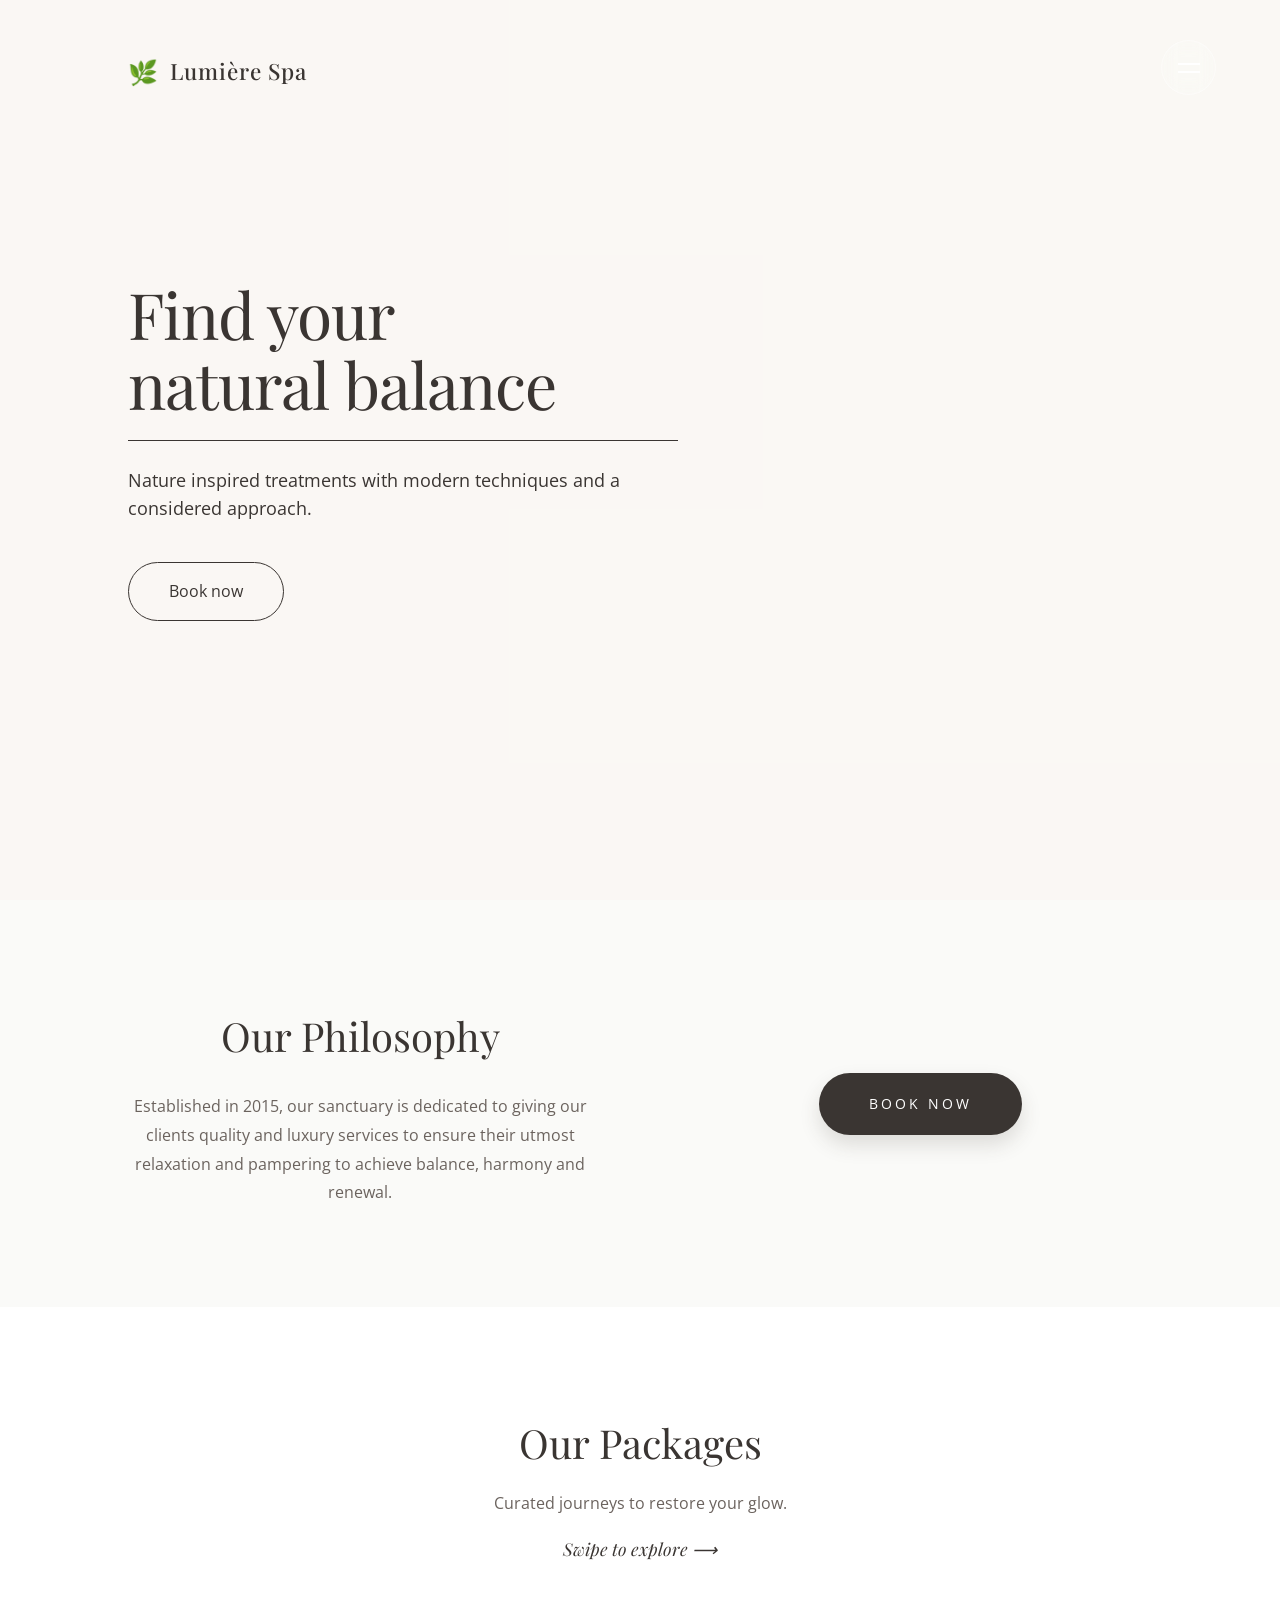
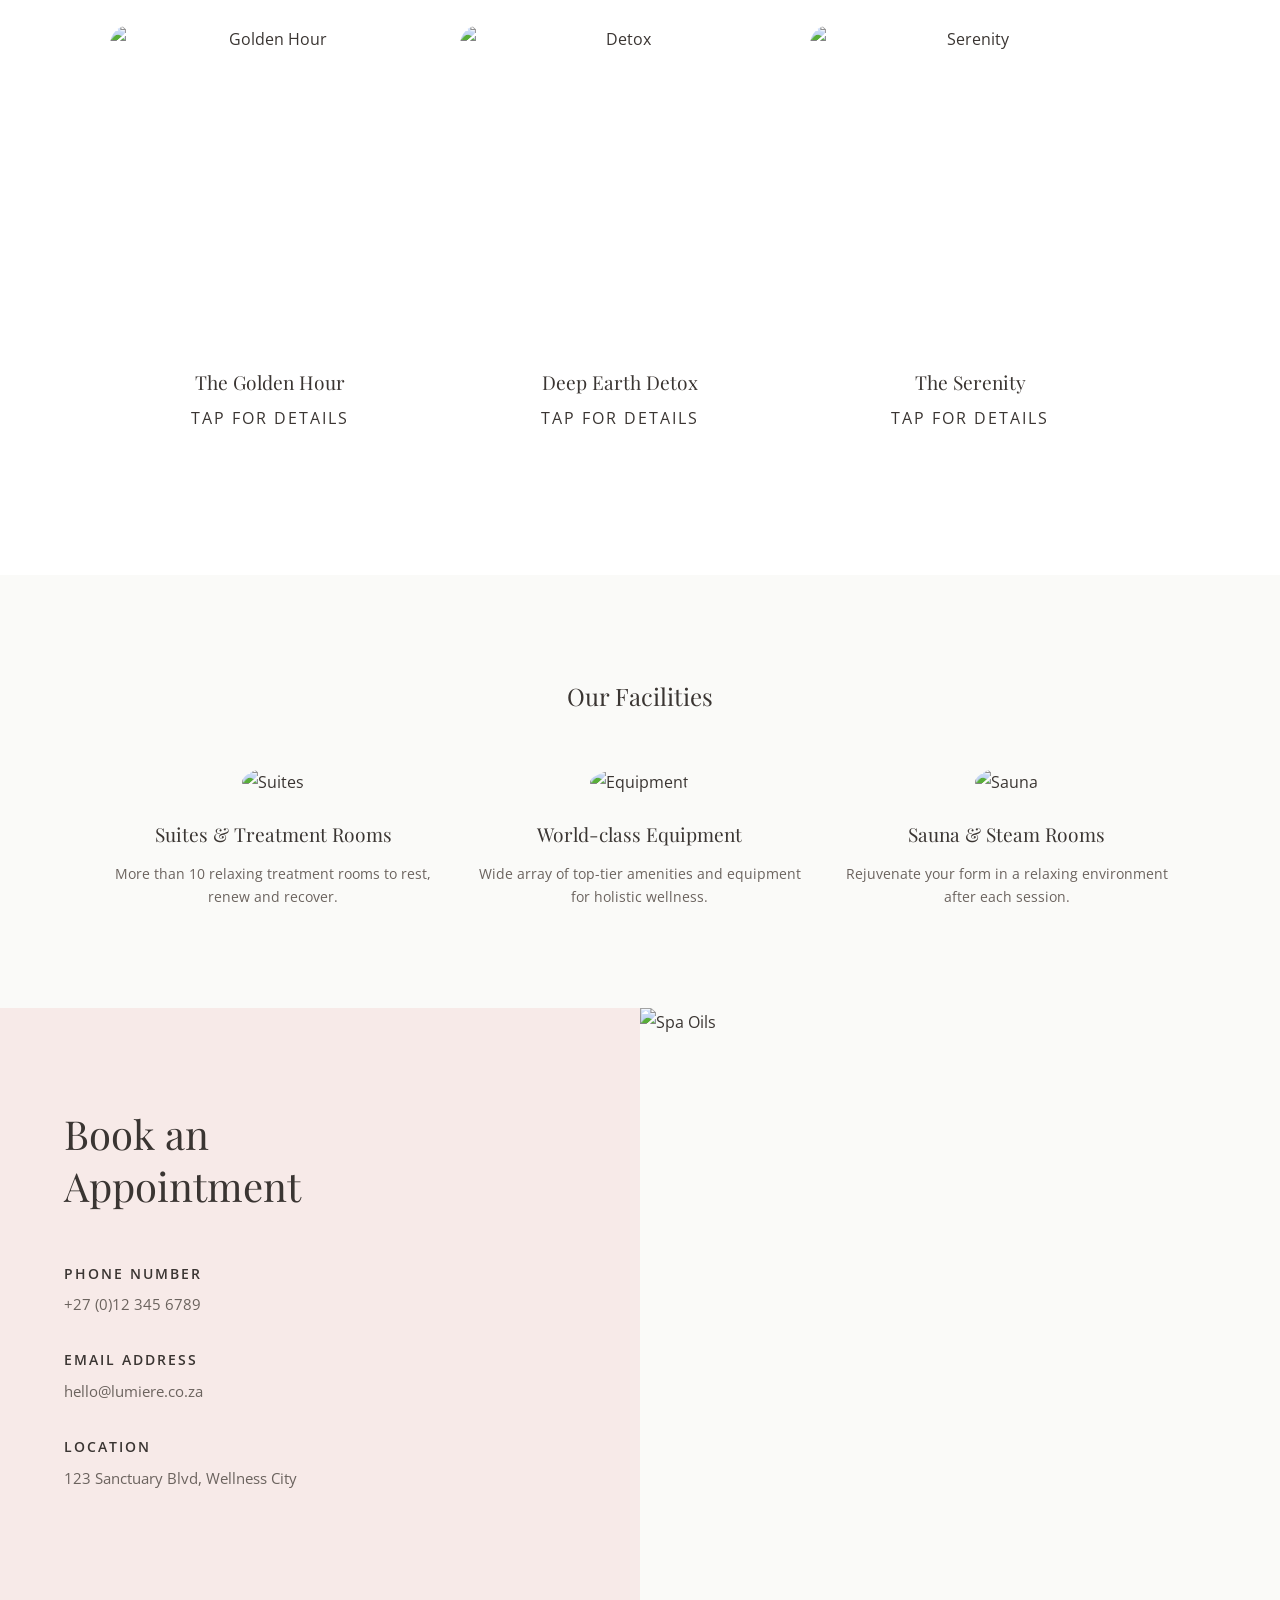
==== index.html @ f1520d2d "Update index.html" ====
<!DOCTYPE html>
<html lang="en">
<head>
    <meta charset="UTF-8">
    <meta name="viewport" content="width=device-width, initial-scale=1.0">
    <title>Modern Spa | Welcome</title>
    <link rel="stylesheet" href="globals.css">
</head>
<body>

    <button class="menu-toggle" id="menuToggle" aria-label="Open Menu">
        <span class="hamburger-line"></span>
        <span class="hamburger-line"></span>
    </button>

    <nav class="glass-sidebar" id="glassSidebar">
        <button class="close-menu" id="closeMenu" aria-label="Close Menu">&times;</button>
        
        <ul class="nav-links">
            <li><a href="index.html">Home</a></li>
            <li><a href="about.html">About</a></li>
            <li><a href="rituals.html">Rituals</a></li>
            <li><a href="rewards.html">Rewards</a></li>
            <li><a href="press.html">Press</a></li>
        </ul>
        
        <div class="sidebar-footer">
            <a href="#book" class="btn-pill" style="padding: 12px 30px; font-size: 0.8rem;">Book Now</a>
        </div>
    </nav>

    <header class="hero">
        <div class="hero-nav reveal-up">
            <span class="logo-icon">🌿</span>
            <span class="logo-text">Lumière Spa</span>
        </div>
        
        <div class="hero-content">
            <h1 class="reveal-up">Find your<br>natural balance</h1>
            <hr class="hero-divider reveal-up" style="transition-delay: 0.1s;">
            <p class="hero-subtext reveal-up" style="transition-delay: 0.2s;">Nature inspired treatments with modern techniques and a considered approach.</p>
            <a href="#book" class="btn-outline reveal-up" style="transition-delay: 0.3s;">Book now</a>
        </div>
    </header>

    <section class="philosophy">
        <div class="container philosophy-grid">
            <div class="philosophy-text reveal-up">
                <h2>Our Philosophy</h2>
                <p>Established in 2015, our sanctuary is dedicated to giving our clients quality and luxury services to ensure their utmost relaxation and pampering to achieve balance, harmony and renewal.</p>
            </div>
            <div class="philosophy-action reveal-up">
                <a href="#book" class="btn-pill">Book Now</a>
            </div>
        </div>
    </section>

    <section class="packages">
        <div class="container text-center">
            <h2 class="reveal-up">Our Packages</h2>
            <p class="subtitle reveal-up">Curated journeys to restore your glow.</p>
            
            <div class="scroll-indicator reveal-up">Swipe to explore <span>⟶</span></div>

            <div class="horizontal-scroll reveal-up">
                
                <div class="package-card" 
                     data-title="The Golden Hour" 
                     data-items="45 Min Back, Neck & Shoulder Massage|45 Min Luminous Glow Facial|Warm Foot Paraffin Dip|Spa Lunch & Herbal Tea" 
                     data-time="2 Hours 30 Mins" 
                     data-price="R 1,850">
                    <div class="image-wrapper">
                        <img src="https://vafzjdqepmuunwqhzunz.supabase.co/storage/v1/object/public/branding/Theme%20Image%20Website%202.jpg" alt="Golden Hour" class="square-img">
                    </div>
                    <h3>The Golden Hour</h3>
                    <p class="view-details">Tap for details</p>
                </div>

                <div class="package-card" 
                     data-title="Deep Earth Detox" 
                     data-items="60 Min Deep Tissue Massage|Himalayan Salt Scrub|Detoxifying Mud Wrap|Cold-Pressed Green Juice" 
                     data-time="2 Hours 15 Mins" 
                     data-price="R 1,600">
                    <div class="image-wrapper">
                        <img src="https://vafzjdqepmuunwqhzunz.supabase.co/storage/v1/object/public/branding/Theme%20Image%201.png" alt="Detox" class="square-img">
                    </div>
                    <h3>Deep Earth Detox</h3>
                    <p class="view-details">Tap for details</p>
                </div>

                <div class="package-card" 
                     data-title="The Serenity Escape" 
                     data-items="90 Min Aromatherapy Massage|30 Min Reflexology|Scalp Tension Release" 
                     data-time="2 Hours" 
                     data-price="R 1,450">
                    <div class="image-wrapper">
                        <img src="https://vafzjdqepmuunwqhzunz.supabase.co/storage/v1/object/public/branding/Social%20Media%204.png" alt="Serenity" class="square-img">
                    </div>
                    <h3>The Serenity</h3>
                    <p class="view-details">Tap for details</p>
                </div>

            </div>
        </div>
    </section>

    <section class="facilities">
        <div class="container text-center">
            <h2 class="reveal-up">Our Facilities</h2>

            <div class="grid-3">
                <div class="grid-item reveal-up">
                    <img src="https://vafzjdqepmuunwqhzunz.supabase.co/storage/v1/object/public/branding/Theme%20Image%20Website%202.jpg" alt="Suites" class="circle-img">
                    <h3>Suites & Treatment Rooms</h3>
                    <p>More than 10 relaxing treatment rooms to rest, renew and recover.</p>
                </div>
                <div class="grid-item reveal-up">
                    <img src="https://vafzjdqepmuunwqhzunz.supabase.co/storage/v1/object/public/branding/Spa%20image%203.png" alt="Equipment" class="circle-img">
                    <h3>World-class Equipment</h3>
                    <p>Wide array of top-tier amenities and equipment for holistic wellness.</p>
                </div>
                <div class="grid-item reveal-up">
                    <img src="https://vafzjdqepmuunwqhzunz.supabase.co/storage/v1/object/public/branding/Theme%20Image%201.png" alt="Sauna" class="circle-img">
                    <h3>Sauna & Steam Rooms</h3>
                    <p>Rejuvenate your form in a relaxing environment after each session.</p>
                </div>
            </div>
        </div>
    </section>

    <footer id="book" class="split-footer">
        <div class="footer-left reveal-up">
            <h2>Book an<br>Appointment</h2>

            <div class="contact-block">
                <h4>Phone Number</h4>
                <p>+27 (0)12 345 6789</p>
            </div>

            <div class="contact-block">
                <h4>Email Address</h4>
                <p>hello@lumiere.co.za</p>
            </div>

            <div class="contact-block">
                <h4>Location</h4>
                <p>123 Sanctuary Blvd, Wellness City</p>
            </div>
        </div>
        <div class="footer-right">
            <img src="https://vafzjdqepmuunwqhzunz.supabase.co/storage/v1/object/public/branding/Spa%20image%203.png" alt="Spa Oils">
        </div>
    </footer>

    <div class="dossier-modal" id="dossierModal">
        <div class="dossier-content">
            <button class="close-dossier" id="closeDossier">&times;</button>
            
            <h2 id="modalTitle">Package Name</h2>
            
            <ul class="dossier-list" id="modalList">
                </ul>
            
            <div class="dossier-meta">
                <span class="dossier-time" id="modalTime">Time</span>
                <span class="dossier-price" id="modalPrice">Price</span>
            </div>
            
            <div class="dossier-action">
                <a href="#book" class="btn-pill" onclick="document.getElementById('dossierModal').classList.remove('active');">Book Treatment</a>
            </div>
        </div>
    </div>

    <script>
        document.addEventListener("DOMContentLoaded", () => {
            
            // 1. CINEMATIC SCROLL REVEAL 
            const revealElements = document.querySelectorAll('.reveal-up');
            const revealOptions = { threshold: 0.15, rootMargin: "0px 0px -50px 0px" };
            const revealOnScroll = new IntersectionObserver(function(entries, observer) {
                entries.forEach(entry => {
                    if (entry.isIntersecting) {
                        entry.target.classList.add('active');
                        observer.unobserve(entry.target); 
                    }
                });
            }, revealOptions);

            revealElements.forEach(el => {
                revealOnScroll.observe(el);
                if (el.getBoundingClientRect().top < window.innerHeight) {
                    el.classList.add('active');
                }
            });

            // 2. GLASSMORPHIC SIDEBAR TOGGLE
            const menuToggle = document.getElementById('menuToggle');
            const closeMenu = document.getElementById('closeMenu');
            const glassSidebar = document.getElementById('glassSidebar');

            if(menuToggle && closeMenu && glassSidebar) {
                menuToggle.addEventListener('click', () => glassSidebar.classList.add('active'));
                closeMenu.addEventListener('click', () => glassSidebar.classList.remove('active'));
            }

            // 3. THE DOSSIER MODAL LOGIC
            const modal = document.getElementById('dossierModal');
            const closeDossier = document.getElementById('closeDossier');
            const packageCards = document.querySelectorAll('.package-card');
            
            packageCards.forEach(card => {
                card.addEventListener('click', () => {
                    document.getElementById('modalTitle').textContent = card.dataset.title;
                    document.getElementById('modalTime').textContent = card.dataset.time;
                    document.getElementById('modalPrice').textContent = card.dataset.price;
                    
                    const list = document.getElementById('modalList');
                    list.innerHTML = ''; 
                    const items = card.dataset.items.split('|'); 
                    
                    items.forEach((item, index) => {
                        const li = document.createElement('li');
                        li.textContent = item;
                        li.className = 'dossier-item';
                        li.style.transitionDelay = `${0.2 + (index * 0.15)}s`; 
                        list.appendChild(li);
                    });

                    modal.classList.add('active');
                    
                    setTimeout(() => {
                        document.querySelectorAll('.dossier-item').forEach(li => li.classList.add('show'));
                    }, 50);
                });
            });

            if(closeDossier) closeDossier.addEventListener('click', () => modal.classList.remove('active'));
            window.addEventListener('click', (e) => {
                if (e.target === modal) modal.classList.remove('active');
            });
        });
    </script>
</body>
</html>
---- globals.css ----
/* =========================================
   CLEAN SPA TEMPLATE - BLUSH & CREAM
   ========================================= */

@import url('https://fonts.googleapis.com/css2?family=Playfair+Display:wght@400;500&family=Open+Sans:wght@300;400;600&display=swap');

:root {
    --bg-canvas: #FAFAF8;      
    --text-dark: #3A3532;      
    --text-muted: #6B635E;     
    --blush-pink: #F7EAE8;     
}

* {
    box-sizing: border-box;
    margin: 0;
    padding: 0;
}

body {
    font-family: 'Open Sans', sans-serif;
    background-color: var(--bg-canvas);
    color: var(--text-dark);
    line-height: 1.8;
}

h1, h2, h3 {
    font-family: 'Playfair Display', serif;
    font-weight: 400;
    color: var(--text-dark);
}

.container {
    max-width: 1100px;
    margin: 0 auto;
    padding: 100px 20px;
}

.text-center {
    text-align: center;
}

/* =========================================
   GLASSMORPHIC SIDEBAR NAVIGATION
   ========================================= */
.menu-toggle {
    position: fixed;
    top: 40px;
    right: 5%; 
    z-index: 1000;
    background: rgba(255, 255, 255, 0.15); 
    backdrop-filter: blur(10px);
    -webkit-backdrop-filter: blur(10px);
    border: 1px solid rgba(255, 255, 255, 0.4);
    border-radius: 50%;
    width: 55px;
    height: 55px;
    cursor: pointer;
    display: flex;
    flex-direction: column;
    justify-content: center;
    align-items: center;
    gap: 6px; 
    transition: all 0.3s ease;
}

.menu-toggle:hover {
    background: rgba(255, 255, 255, 0.3);
    transform: scale(1.05);
}

.hamburger-line {
    width: 22px;
    height: 2px;
    background-color: #FFFFFF;
    transition: all 0.3s ease;
}

.glass-sidebar {
    position: fixed;
    top: 0;
    right: -100%; 
    width: 450px;
    max-width: 100vw;
    height: 100vh;
    background: rgba(250, 246, 242, 0.85); 
    backdrop-filter: blur(25px);
    -webkit-backdrop-filter: blur(25px);
    z-index: 1001; 
    padding: 100px 50px;
    display: flex;
    flex-direction: column;
    transition: right 0.7s cubic-bezier(0.25, 1, 0.5, 1); 
    border-left: 1px solid rgba(255, 255, 255, 0.5);
    box-shadow: -15px 0 40px rgba(58, 53, 50, 0.1);
}

.glass-sidebar.active { right: 0; }

.close-menu {
    position: absolute;
    top: 40px;
    right: 5%;
    width: 55px;
    height: 55px;
    background: transparent;
    border: none;
    font-size: 2.5rem;
    color: var(--text-dark);
    font-weight: 300;
    cursor: pointer;
    transition: transform 0.4s ease;
    display: flex;
    justify-content: center;
    align-items: center;
}

.close-menu:hover { transform: rotate(90deg); }

.nav-links {
    list-style: none;
    padding: 0;
    margin: 0 0 50px 0;
}

.nav-links li { margin-bottom: 25px; }

.nav-links a {
    text-decoration: none;
    font-family: 'Playfair Display', serif;
    font-size: 3rem;
    color: var(--text-dark);
    transition: color 0.3s ease;
    position: relative;
    display: inline-block;
}

.nav-links a::after {
    content: '';
    position: absolute;
    bottom: 5px; left: 0;
    width: 0;
    height: 1px;
    background-color: var(--text-dark);
    transition: width 0.4s ease;
}

.nav-links a:hover::after { width: 100%; }
.sidebar-footer { margin-top: auto; }


/* =========================================
   HERO SECTION (EDITORIAL STYLE)
   ========================================= */
.hero {
    position: relative;
    height: 100vh;
    background: url('https://vafzjdqepmuunwqhzunz.supabase.co/storage/v1/object/public/branding/Second%20Pink%20Image.jpg') center/cover no-repeat;
    display: flex;
    align-items: center;
    justify-content: flex-start; 
    text-align: left;
    padding-left: 10%; 
}

/* Add a light cream color overlay for readability without washing out the image */
.hero::before {
    content: '';
    position: absolute;
    top: 0; left: 0; width: 100%; height: 100%;
    background: rgba(250, 246, 242, 0.6);
}

.hero-nav {
    position: absolute;
    top: 50px;
    left: 10%;
    display: flex;
    align-items: center;
    gap: 12px;
    color: var(--text-dark); 
    z-index: 2;
}

.logo-icon { font-size: 1.5rem; }
.logo-text {
    font-family: 'Playfair Display', serif;
    font-size: 1.4rem;
    font-weight: 500;
    letter-spacing: 1px;
}

.hero-content { max-width: 550px; z-index: 1;}

/* FIXED: Reduced font scaling size for mobile text issue */
.hero-content h1 {
    font-size: clamp(2rem, 5vw, 4.5rem);
    color: var(--text-dark);
    margin-bottom: 20px;
    line-height: 1.1;
    letter-spacing: -1px; 
}

.hero-divider {
    border: 0;
    height: 1px;
    background-color: var(--text-dark);
    width: 100%;
    margin-bottom: 25px;
    opacity: 0.3;
}

.hero-subtext {
    font-size: 1.1rem;
    color: var(--text-dark);
    margin-bottom: 40px;
    line-height: 1.6;
}

.btn-outline {
    display: inline-block;
    padding: 14px 40px;
    border: 1px solid var(--text-dark);
    color: var(--text-dark);
    text-decoration: none;
    font-size: 1rem;
    border-radius: 50px; 
    transition: all 0.3s ease;
}

.btn-outline:hover {
    background: var(--text-dark);
    color: #FFFFFF;
}

/* =========================================
   PHILOSOPHY SECTION 
   ========================================= */
.philosophy { background-color: var(--bg-canvas); }

.philosophy-grid {
    display: grid;
    grid-template-columns: 1fr 1fr;
    gap: 60px;
    align-items: center;
}

.philosophy-text {
    text-align: center;
    padding: 0 20px;
}

.philosophy-text h2 {
    font-size: 2.5rem;
    margin-bottom: 20px;
}

.philosophy-text p { color: var(--text-muted); }

.philosophy-action {
    display: flex;
    justify-content: center;
}

.btn-pill {
    display: inline-block;
    padding: 18px 50px;
    background-color: var(--text-dark);
    color: #FFFFFF;
    text-decoration: none;
    text-transform: uppercase;
    letter-spacing: 3px;
    font-size: 0.9rem;
    border-radius: 50px;
    box-shadow: 0 10px 20px rgba(58, 53, 50, 0.15);
    transition: all 0.3s ease;
    cursor: pointer;
    border: none;
}

.btn-pill:hover {
    background-color: var(--text-muted);
    transform: translateY(-3px);
    box-shadow: 0 15px 25px rgba(58, 53, 50, 0.2);
}

/* =========================================
   PACKAGES HORIZONTAL SCROLL (Theme Pink)
   ========================================= */
.packages {
    background-color: #FFFFFF;
}

.packages h2 {
    font-size: 2.5rem;
    margin-bottom: 10px;
}

.subtitle {
    color: var(--text-muted);
    margin-bottom: 15px;
}

.scroll-indicator {
    font-family: 'Playfair Display', serif;
    font-style: italic;
    color: var(--text-dark);
    font-size: 1.1rem;
    margin-bottom: 40px;
    opacity: 0.7;
}

.scroll-indicator span {
    display: inline-block;
    animation: drift 1.5s infinite alternate ease-in-out;
}

@keyframes drift {
    from { transform: translateX(0); }
    to { transform: translateX(8px); }
}

.horizontal-scroll {
    display: flex;
    gap: 30px;
    overflow-x: auto;
    padding: 20px 0 40px 0;
    scroll-snap-type: x mandatory;
    -webkit-overflow-scrolling: touch;
    scrollbar-width: none; 
}

.horizontal-scroll::-webkit-scrollbar {
    display: none; 
}

/* FIXED: Re-styled card to a clean row with only "TAP FOR DETAILS" */
.package-card {
    min-width: 320px; 
    flex: 0 0 auto;
    scroll-snap-align: center;
    cursor: pointer;
    transition: transform 0.3s ease;
    display: flex;
    flex-direction: column;
}

.package-card:hover {
    transform: translateY(-5px);
}

.package-card h3 {
    font-size: 1.2rem;
    margin: 20px 0 5px 0;
}

/* FIXED: Simplifed details text to hide card data and match reference row style */
.view-details {
    font-size: 1rem;
    text-transform: uppercase;
    letter-spacing: 2px;
    color: var(--text-dark);
    display: inline-block;
    padding-bottom: 2px;
}

/* Interactive Image Soft Corners */
.image-wrapper {
    position: relative;
    overflow: hidden; 
    border-radius: 20px; /* Applied soft corners here too */
}

.square-img {
    width: 100%;
    aspect-ratio: 1 / 1;
    object-fit: cover;
    display: block;
    transition: transform 0.8s cubic-bezier(0.25, 1, 0.5, 1); 
}

.image-wrapper::after {
    content: 'View Package';
    position: absolute;
    top: 0; left: 0; right: 0; bottom: 0;
    background: rgba(247, 234, 232, 0.85); 
    display: flex;
    align-items: center;
    justify-content: center;
    opacity: 0;
    font-family: 'Playfair Display', serif;
    font-size: 1.2rem;
    color: var(--text-dark);
    letter-spacing: 2px;
    transition: opacity 0.5s ease;
}

.package-card:hover .square-img,
.package-card:active .square-img {
    transform: scale(1.08); 
}

.package-card:hover .image-wrapper::after,
.package-card:active .image-wrapper::after {
    opacity: 1; 
}

/* Keeping circle images static with soft corners as requested by user turn 8 */
.circle-img {
    width: 100%;
    aspect-ratio: 1 / 1;
    object-fit: cover;
    border-radius: 50%;
}

/* =========================================
   THE DOSSIER MODAL (CREAM-MONOCHROMATIC)
   ========================================= */
.dossier-modal {
    position: fixed;
    top: 0; left: 0; width: 100%; height: 100%;
    background: rgba(0, 0, 0, 0.6); 
    backdrop-filter: blur(5px);
    -webkit-backdrop-filter: blur(5px);
    z-index: 2000;
    display: flex;
    align-items: center;
    justify-content: center;
    opacity: 0;
    pointer-events: none;
    transition: opacity 0.4s ease;
    padding: 20px;
}

.dossier-modal.active {
    opacity: 1;
    pointer-events: auto;
}

/* FIXED: Reduced modal content area size, updated tint to cream monochromatic */
.dossier-content {
    /* Beautiful monochromatic cream tinted background based on user reference and code */
    background: linear-gradient(rgba(250, 246, 242, 0.95), rgba(250, 246, 242, 0.95)), url('https://vafzjdqepmuunwqhzunz.supabase.co/storage/v1/object/public/branding/Pink%20Image.jpg') center/cover no-repeat;
    width: 100%;
    max-width: 400px; /* Scaled down the box as requested */
    border-radius: 30px; 
    padding: 30px 25px; /* Reduced padding for smaller feel */
    position: relative;
    box-shadow: 0 20px 50px rgba(0,0,0,0.2);
    transform: scale(0.95);
    transition: transform 0.4s cubic-bezier(0.25, 1, 0.5, 1);
}

.dossier-modal.active .dossier-content {
    transform: scale(1);
}

.close-dossier {
    position: absolute;
    top: 20px; right: 25px;
    background: transparent;
    border: none;
    font-size: 2rem;
    color: var(--text-dark);
    cursor: pointer;
    transition: transform 0.3s;
}

.close-dossier:hover {
    transform: rotate(90deg);
}

/* Scaled down modal title too */
.dossier-content h2 {
    font-size: 1.8rem;
    text-align: center;
    margin-bottom: 30px;
    color: var(--text-dark);
}

/* Staggered Treatment List */
.dossier-list {
    list-style: none;
    padding: 0;
    margin: 0 0 30px 0;
}

.dossier-item {
    font-size: 0.95rem;
    color: var(--text-dark);
    padding: 12px 0;
    border-bottom: 1px solid rgba(58, 53, 50, 0.1);
    
    opacity: 0;
    transform: translateY(15px);
    transition: all 0.4s ease;
}

.dossier-item.show {
    opacity: 1;
    transform: translateY(0);
}

/* Time & Price Bottom Bar */
.dossier-meta {
    display: flex;
    justify-content: space-between;
    align-items: center;
    margin-bottom: 30px;
    font-family: 'Playfair Display', serif;
    font-size: 1.1rem;
    color: var(--text-dark);
}

.dossier-action {
    text-align: center;
}

/* =========================================
   FACILITIES GRID (Retained from original)
   ========================================= */
.facilities { background-color: var(--bg-canvas); }

.grid-3 {
    display: grid;
    grid-template-columns: repeat(3, 1fr);
    gap: 40px;
    margin-top: 50px;
}

.grid-item h3 {
    font-size: 1.2rem;
    margin: 20px 0 10px 0;
}

.grid-item p {
    font-size: 0.9rem;
    color: var(--text-muted);
    line-height: 1.6;
}

/* =========================================
   SPLIT FOOTER BOOKING SECTION
   ========================================= */
.split-footer {
    display: grid;
    grid-template-columns: 1fr 1fr;
    min-height: 600px;
}

.footer-left {
    background-color: var(--blush-pink);
    padding: 100px 10%;
    display: flex;
    flex-direction: column;
    justify-content: center;
}

.footer-left h2 {
    font-size: 2.5rem;
    margin-bottom: 50px;
    line-height: 1.3;
}

.contact-block { margin-bottom: 30px; }

.contact-block h4 {
    font-family: 'Open Sans', sans-serif;
    font-weight: 600;
    font-size: 0.85rem;
    text-transform: uppercase;
    letter-spacing: 2px;
    margin-bottom: 5px;
    color: var(--text-dark);
}

.contact-block p {
    color: var(--text-muted);
    font-size: 0.95rem;
}

.footer-right img {
    width: 100%;
    height: 100%;
    object-fit: cover;
    display: block;
}

/* =========================================
   CINEMATIC SCROLL REVEALS
   ========================================= */
.reveal-up {
    opacity: 0;
    transform: translateY(40px); 
    transition: all 0.8s cubic-bezier(0.25, 1, 0.5, 1);
}

.reveal-up.active {
    opacity: 1;
    transform: translateY(0); 
}

.grid-item:nth-child(1).reveal-up { transition-delay: 0.1s; }
.grid-item:nth-child(2).reveal-up { transition-delay: 0.25s; }
.grid-item:nth-child(3).reveal-up { transition-delay: 0.4s; }

/* =========================================
   MOBILE RESPONSIVENESS (Refined to address size issues)
   ========================================= */
@media (max-width: 768px) {
    .philosophy-grid, .grid-3, .split-footer {
        grid-template-columns: 1fr;
    }

    .container { padding: 60px 20px; }
    
    /* Left-align mobile fixes */
    .hero {
        padding-left: 5%;
        padding-right: 5%;
    }
    
    .hero-nav {
        left: 5%;
        top: 30px;
    }

    /* FIXED: Drastically reduced mobile hero font size to fit naturally like screenshot */
    .hero-content h1 {
        font-size: 2.2rem; /* Reduced from clamp scaling as it was too large on phone */
        margin-bottom: 15px;
    }

    .philosophy-action { margin-top: 20px; }

    .footer-left {
        padding: 60px 20px;
        text-align: center;
    }

    .footer-right img { height: 350px; }

    .reveal-up { transform: translateY(20px); }

    .glass-sidebar { width: 100vw; padding: 100px 30px; }
    .nav-links a { font-size: 2.2rem; }

    /* FIXED: Mobile modal meta alignment and padding */
    .dossier-content { padding: 40px 25px; max-width: 380px; } /* Slightly reduce box width to be safe on small phones */
    .dossier-meta { flex-direction: column; gap: 10px; text-align: center; }
}
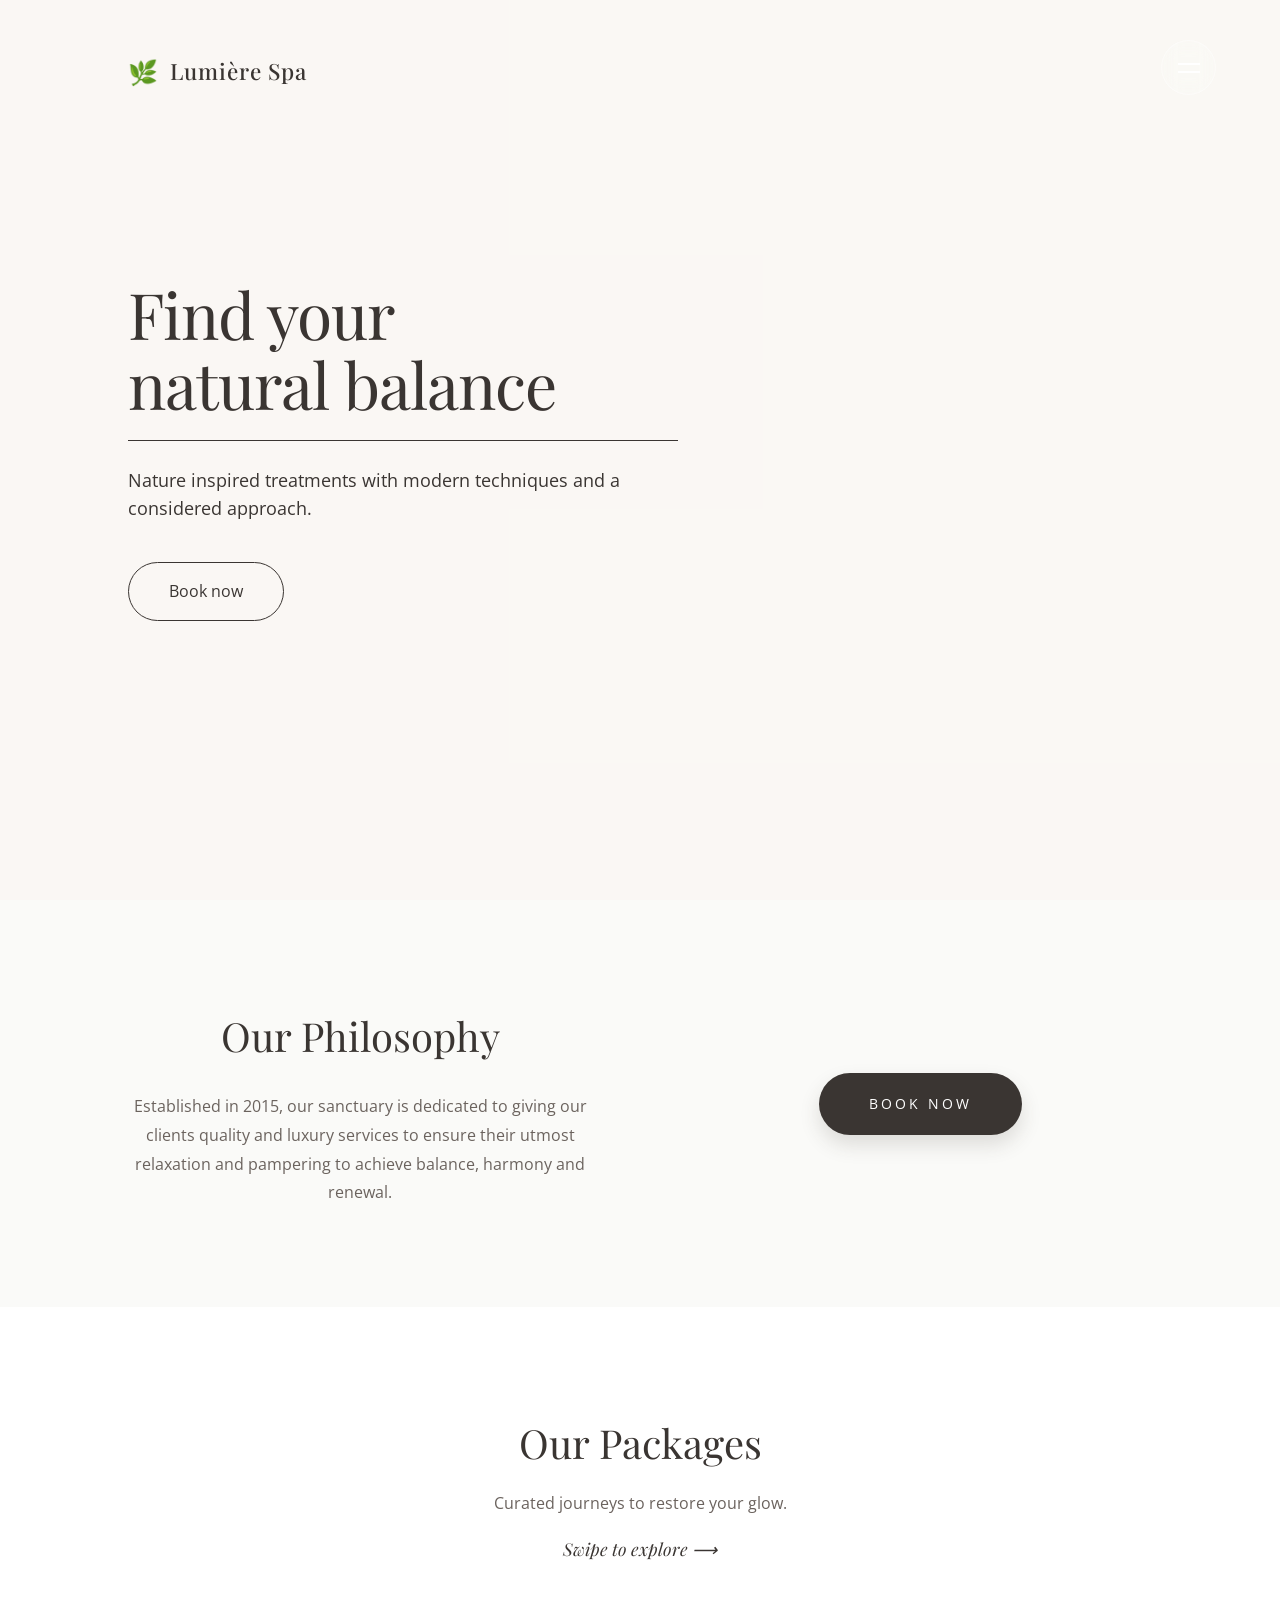
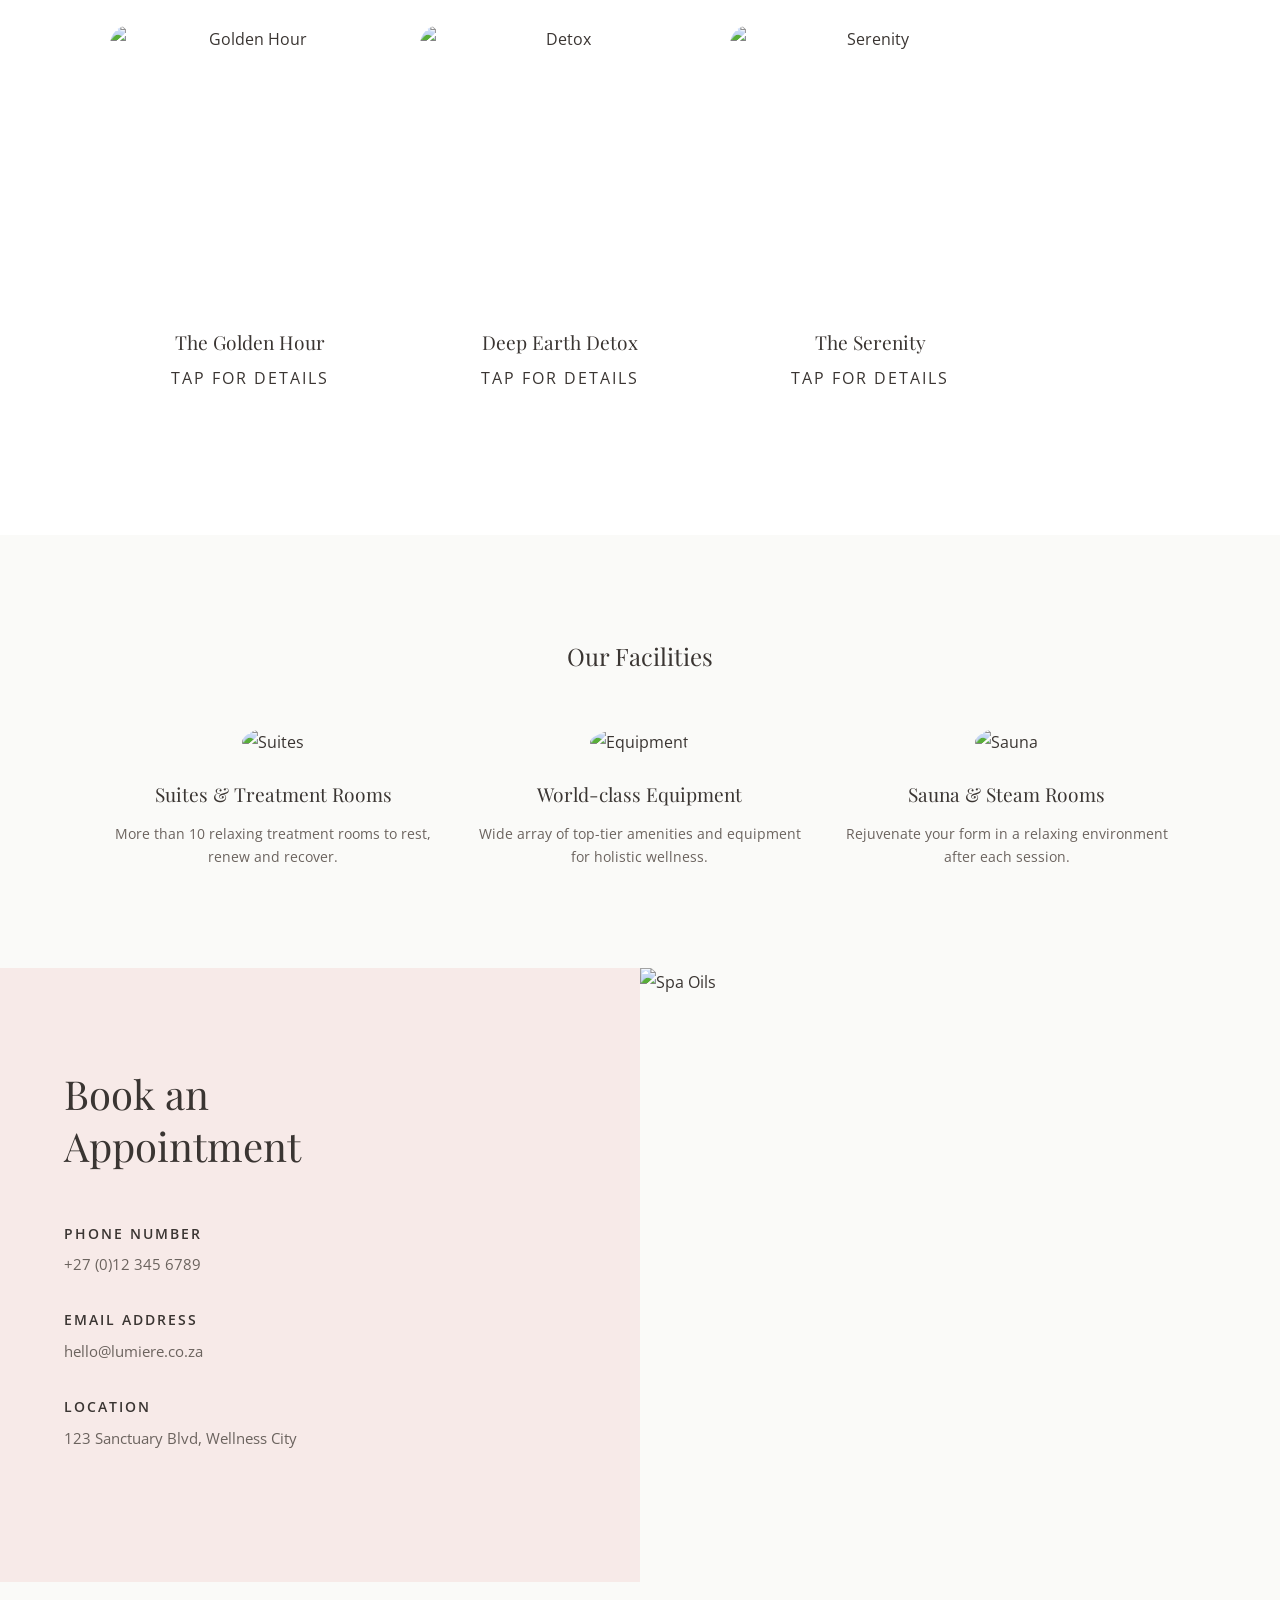
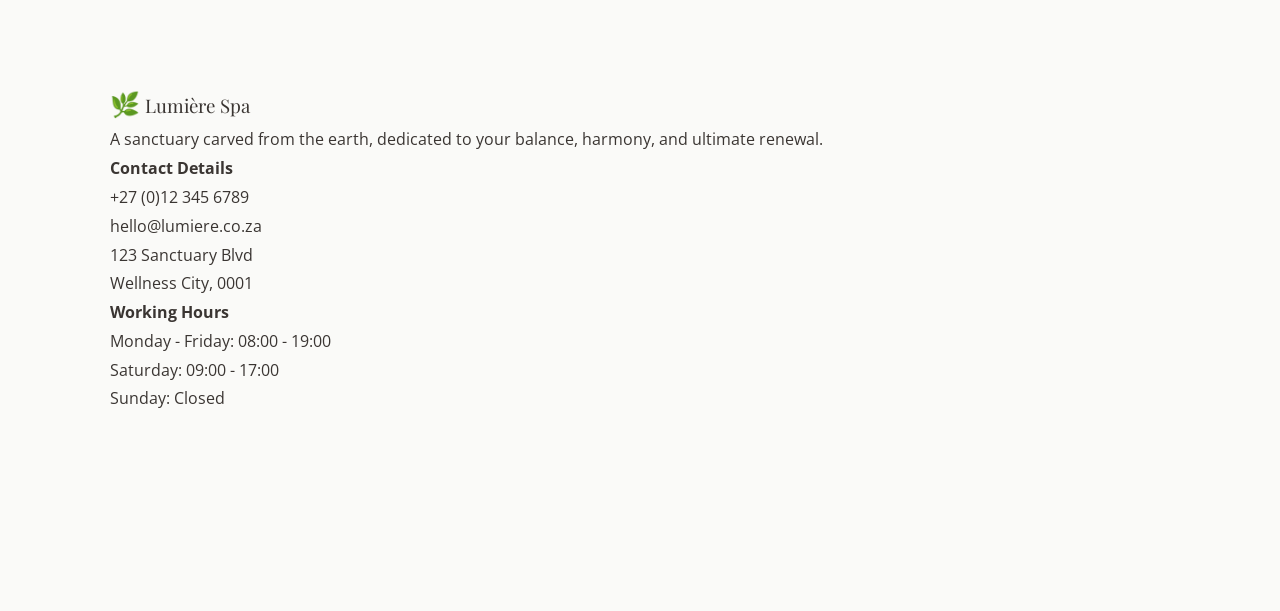
==== commit daa0e9f0: "Update index.html" ====
--- a/index.html
+++ b/index.html
@@ -128,7 +128,7 @@
         </div>
     </section>
 
-    <footer id="book" class="split-footer">
+    <section id="book" class="split-footer">
         <div class="footer-left reveal-up">
             <h2>Book an<br>Appointment</h2>
 
@@ -149,6 +149,38 @@
         </div>
         <div class="footer-right">
             <img src="https://vafzjdqepmuunwqhzunz.supabase.co/storage/v1/object/public/branding/Spa%20image%203.png" alt="Spa Oils">
+        </div>
+    </section>
+
+    <footer class="site-footer">
+        <div class="container footer-grid">
+            <div class="footer-col reveal-up">
+                <h3 class="footer-logo"><span class="logo-icon">🌿</span> Lumière Spa</h3>
+                <p>A sanctuary carved from the earth, dedicated to your balance, harmony, and ultimate renewal.</p>
+            </div>
+            
+            <div class="footer-col reveal-up" style="transition-delay: 0.1s;">
+                <h4>Contact Details</h4>
+                <p>+27 (0)12 345 6789</p>
+                <p>hello@lumiere.co.za</p>
+                <p>123 Sanctuary Blvd<br>Wellness City, 0001</p>
+            </div>
+            
+            <div class="footer-col reveal-up" style="transition-delay: 0.2s;">
+                <h4>Working Hours</h4>
+                <p>Monday - Friday: 08:00 - 19:00</p>
+                <p>Saturday: 09:00 - 17:00</p>
+                <p>Sunday: Closed</p>
+            </div>
+        </div>
+        
+        <div class="footer-bottom reveal-up" style="transition-delay: 0.3s;">
+            <div class="footer-legal">
+                <a href="#">Terms & Conditions</a>
+                <span class="divider">|</span>
+                <a href="#">Privacy Policy</a>
+            </div>
+            <p class="powered-by">Powered by MediLoop Websites</p>
         </div>
     </footer>
 
--- a/globals.css
+++ b/globals.css
@@ -163,7 +163,6 @@
     padding-left: 10%; 
 }
 
-/* Add a light cream color overlay for readability without washing out the image */
 .hero::before {
     content: '';
     position: absolute;
@@ -192,7 +191,6 @@
 
 .hero-content { max-width: 550px; z-index: 1;}
 
-/* FIXED: Reduced font scaling size for mobile text issue */
 .hero-content h1 {
     font-size: clamp(2rem, 5vw, 4.5rem);
     color: var(--text-dark);
@@ -334,10 +332,10 @@
     display: none; 
 }
 
-/* FIXED: Re-styled card to a clean row with only "TAP FOR DETAILS" */
+/* FIXED: Re-styled card to a strict width so images CANNOT stretch */
 .package-card {
-    min-width: 320px; 
-    flex: 0 0 auto;
+    width: 280px; 
+    flex: 0 0 280px; /* This explicitly locks the width! */
     scroll-snap-align: center;
     cursor: pointer;
     transition: transform 0.3s ease;
@@ -354,7 +352,6 @@
     margin: 20px 0 5px 0;
 }
 
-/* FIXED: Simplifed details text to hide card data and match reference row style */
 .view-details {
     font-size: 1rem;
     text-transform: uppercase;
@@ -368,12 +365,14 @@
 .image-wrapper {
     position: relative;
     overflow: hidden; 
-    border-radius: 20px; /* Applied soft corners here too */
+    border-radius: 20px; 
+    width: 100%;
+    aspect-ratio: 1 / 1; /* Forces the box to stay perfectly square */
 }
 
 .square-img {
     width: 100%;
-    aspect-ratio: 1 / 1;
+    height: 100%;
     object-fit: cover;
     display: block;
     transition: transform 0.8s cubic-bezier(0.25, 1, 0.5, 1); 
@@ -405,7 +404,6 @@
     opacity: 1; 
 }
 
-/* Keeping circle images static with soft corners as requested by user turn 8 */
 .circle-img {
     width: 100%;
     aspect-ratio: 1 / 1;
@@ -437,14 +435,13 @@
     pointer-events: auto;
 }
 
-/* FIXED: Reduced modal content area size, updated tint to cream monochromatic */
+/* RESTORED: Beautiful spacious modal size! */
 .dossier-content {
-    /* Beautiful monochromatic cream tinted background based on user reference and code */
     background: linear-gradient(rgba(250, 246, 242, 0.95), rgba(250, 246, 242, 0.95)), url('https://vafzjdqepmuunwqhzunz.supabase.co/storage/v1/object/public/branding/Pink%20Image.jpg') center/cover no-repeat;
     width: 100%;
-    max-width: 400px; /* Scaled down the box as requested */
+    max-width: 500px; /* Restored back to the spacious size */
     border-radius: 30px; 
-    padding: 30px 25px; /* Reduced padding for smaller feel */
+    padding: 50px 40px; /* Restored padding */
     position: relative;
     box-shadow: 0 20px 50px rgba(0,0,0,0.2);
     transform: scale(0.95);
@@ -470,9 +467,9 @@
     transform: rotate(90deg);
 }
 
-/* Scaled down modal title too */
+/* Restored title size */
 .dossier-content h2 {
-    font-size: 1.8rem;
+    font-size: 2rem; 
     text-align: center;
     margin-bottom: 30px;
     color: var(--text-dark);
@@ -517,7 +514,7 @@
 }
 
 /* =========================================
-   FACILITIES GRID (Retained from original)
+   FACILITIES GRID
    ========================================= */
 .facilities { background-color: var(--bg-canvas); }
 
@@ -605,7 +602,7 @@
 .grid-item:nth-child(3).reveal-up { transition-delay: 0.4s; }
 
 /* =========================================
-   MOBILE RESPONSIVENESS (Refined to address size issues)
+   MOBILE RESPONSIVENESS
    ========================================= */
 @media (max-width: 768px) {
     .philosophy-grid, .grid-3, .split-footer {
@@ -614,7 +611,6 @@
 
     .container { padding: 60px 20px; }
     
-    /* Left-align mobile fixes */
     .hero {
         padding-left: 5%;
         padding-right: 5%;
@@ -625,13 +621,18 @@
         top: 30px;
     }
 
-    /* FIXED: Drastically reduced mobile hero font size to fit naturally like screenshot */
     .hero-content h1 {
-        font-size: 2.2rem; /* Reduced from clamp scaling as it was too large on phone */
+        font-size: 2.2rem; 
         margin-bottom: 15px;
     }
 
     .philosophy-action { margin-top: 20px; }
+
+    /* Shrink the package cards a tiny bit more for mobile screens */
+    .package-card {
+        width: 250px;
+        flex: 0 0 250px;
+    }
 
     .footer-left {
         padding: 60px 20px;
@@ -645,7 +646,6 @@
     .glass-sidebar { width: 100vw; padding: 100px 30px; }
     .nav-links a { font-size: 2.2rem; }
 
-    /* FIXED: Mobile modal meta alignment and padding */
-    .dossier-content { padding: 40px 25px; max-width: 380px; } /* Slightly reduce box width to be safe on small phones */
+    .dossier-content { padding: 40px 25px; }
     .dossier-meta { flex-direction: column; gap: 10px; text-align: center; }
 }
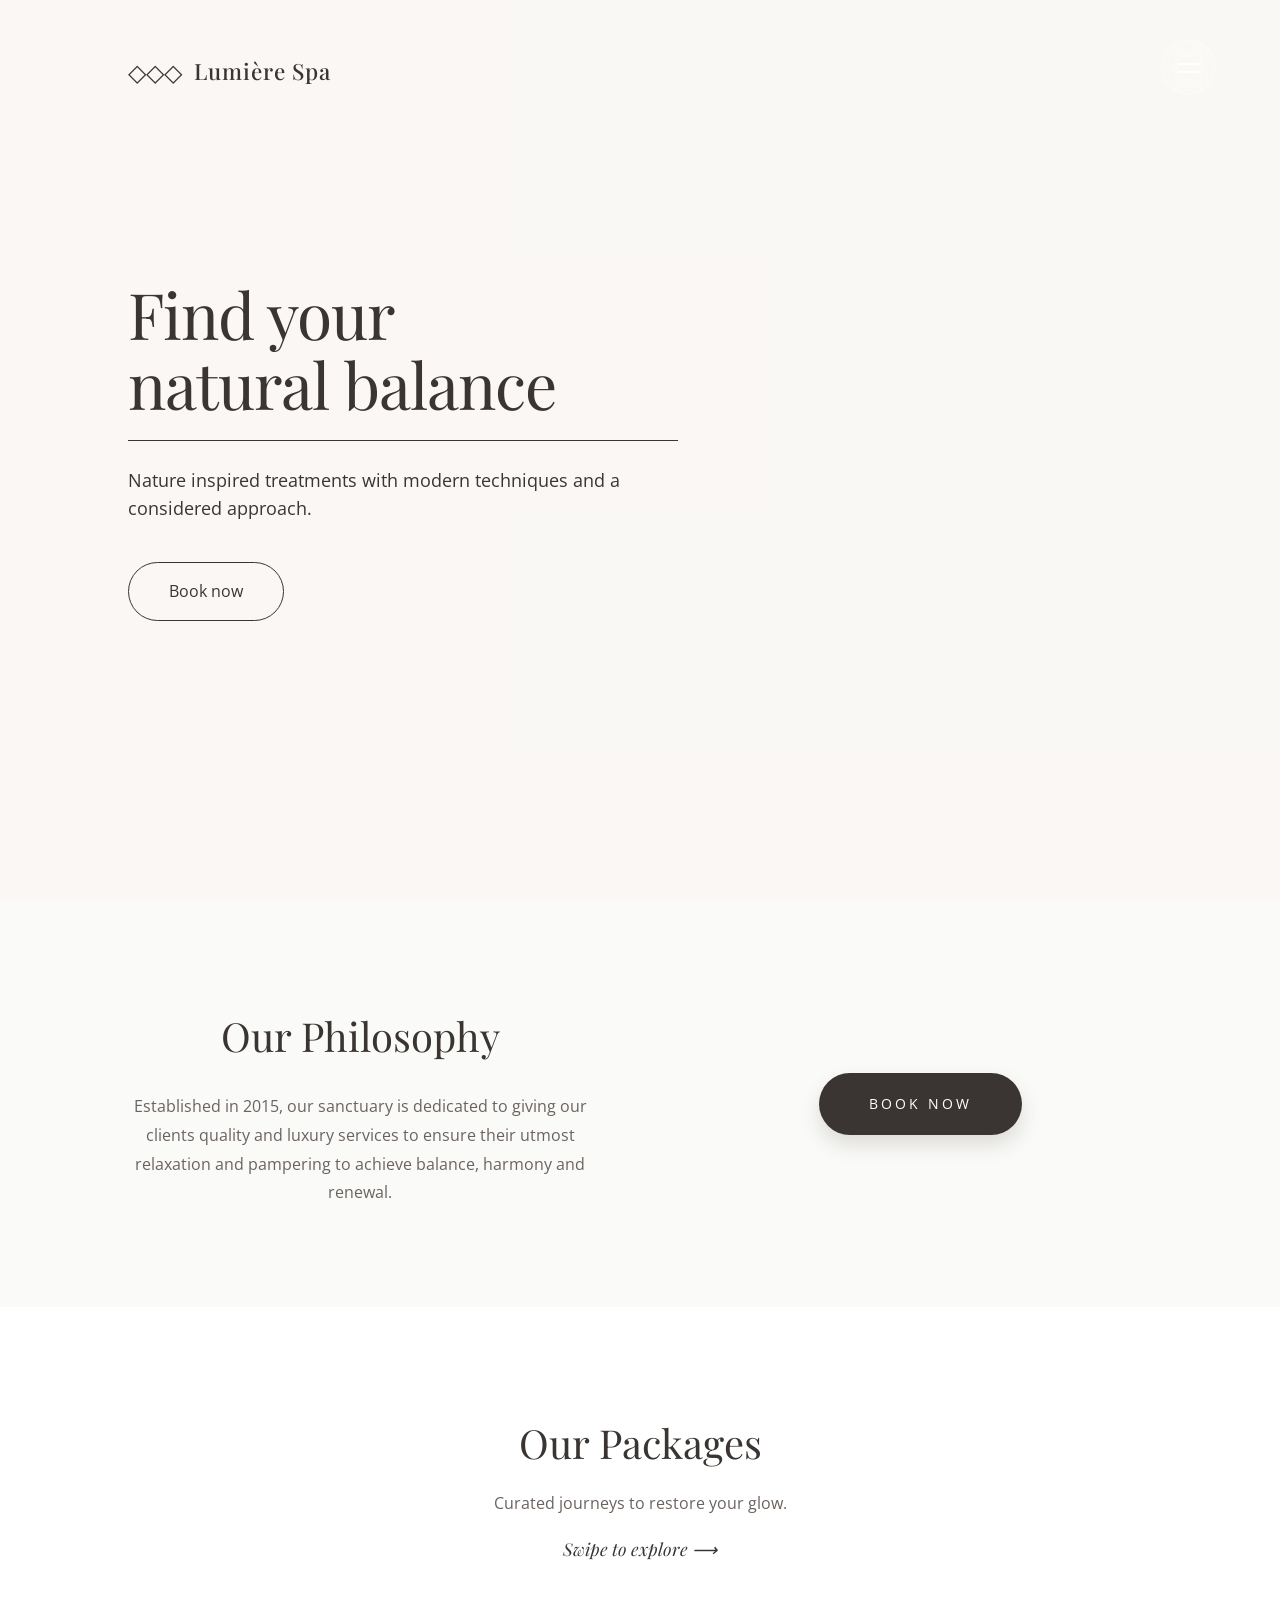
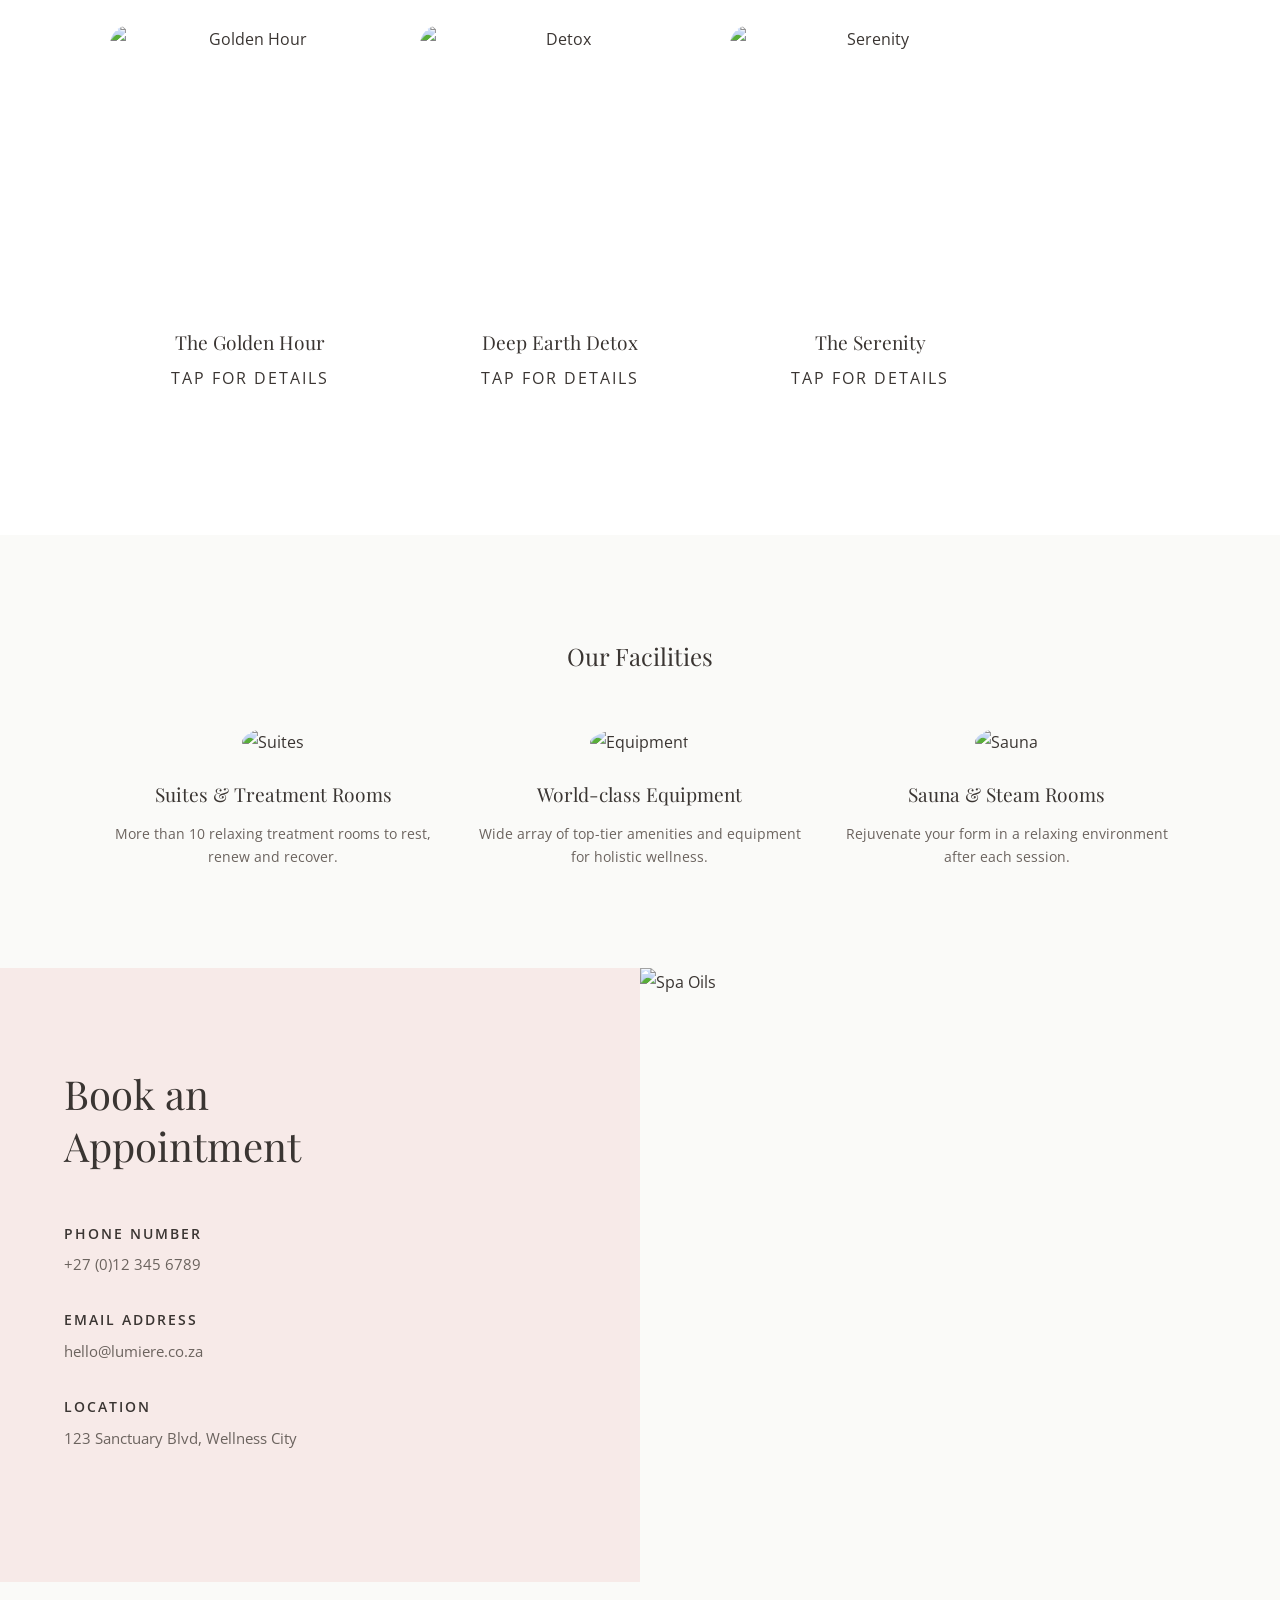
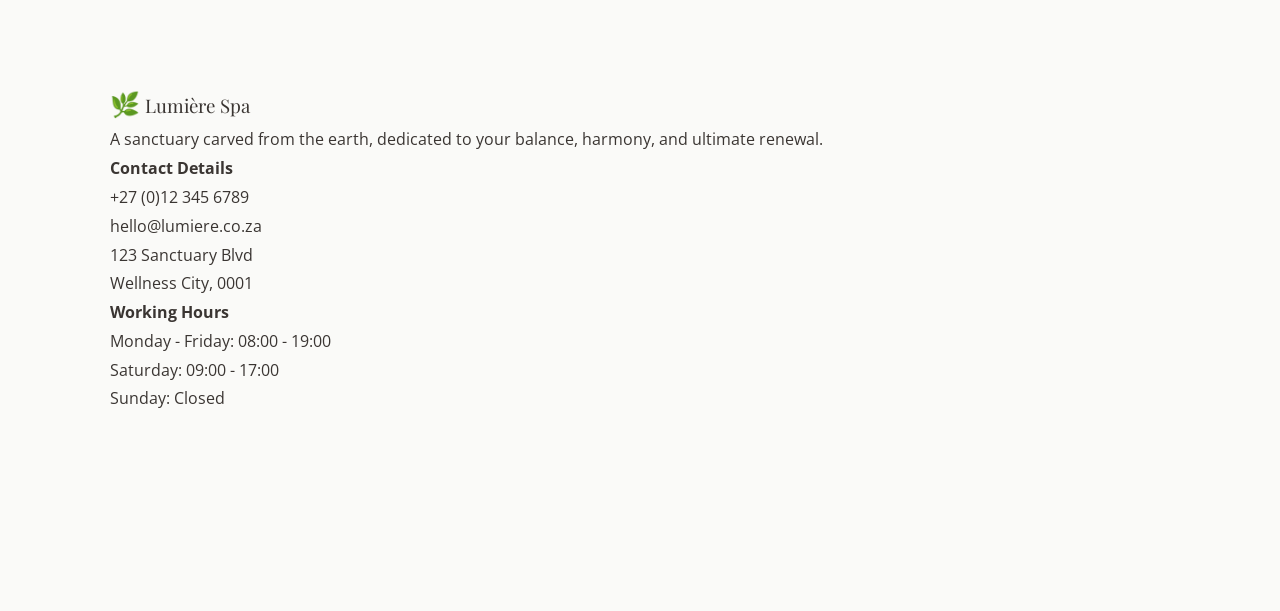
==== commit f96e4146: "Update index.html" ====
--- a/index.html
+++ b/index.html
@@ -31,7 +31,7 @@
 
     <header class="hero">
         <div class="hero-nav reveal-up">
-            <span class="logo-icon">🌿</span>
+            <span class="logo-icon">◇◇◇</span>
             <span class="logo-text">Lumière Spa</span>
         </div>
         
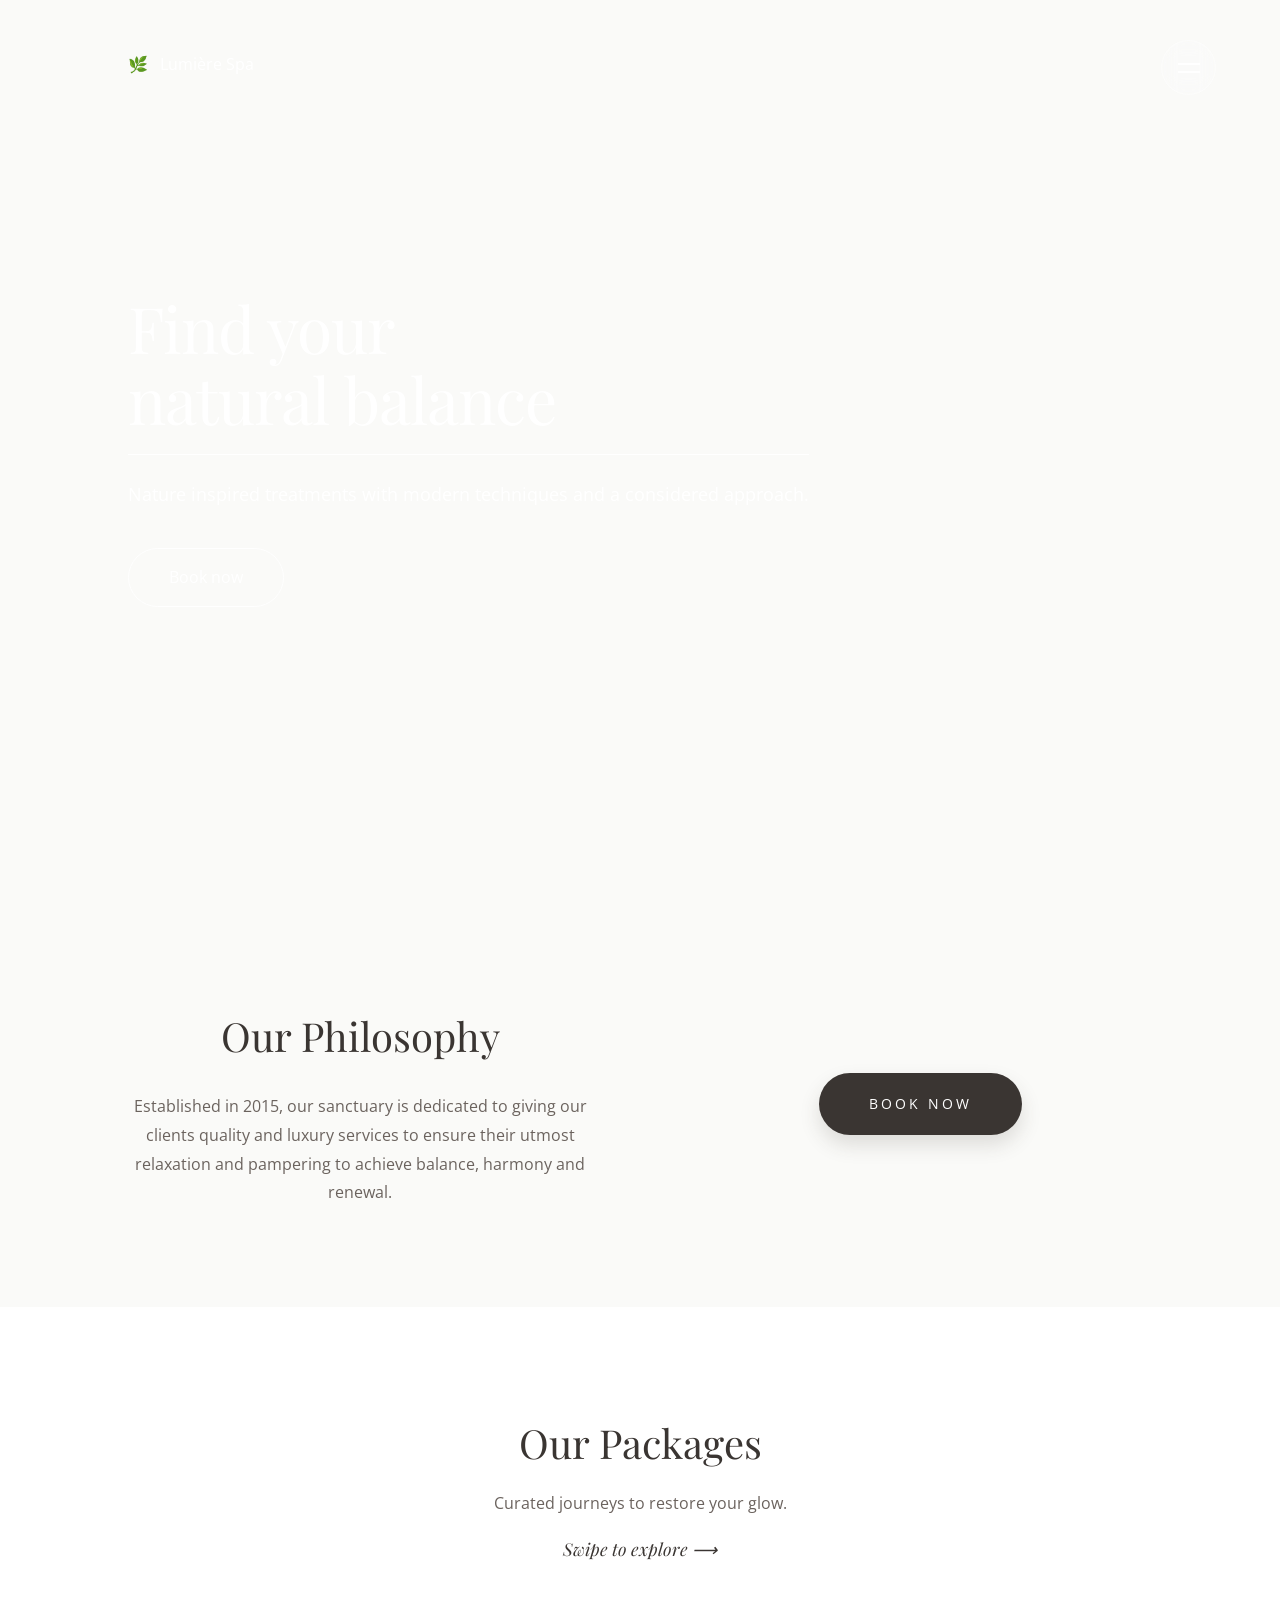
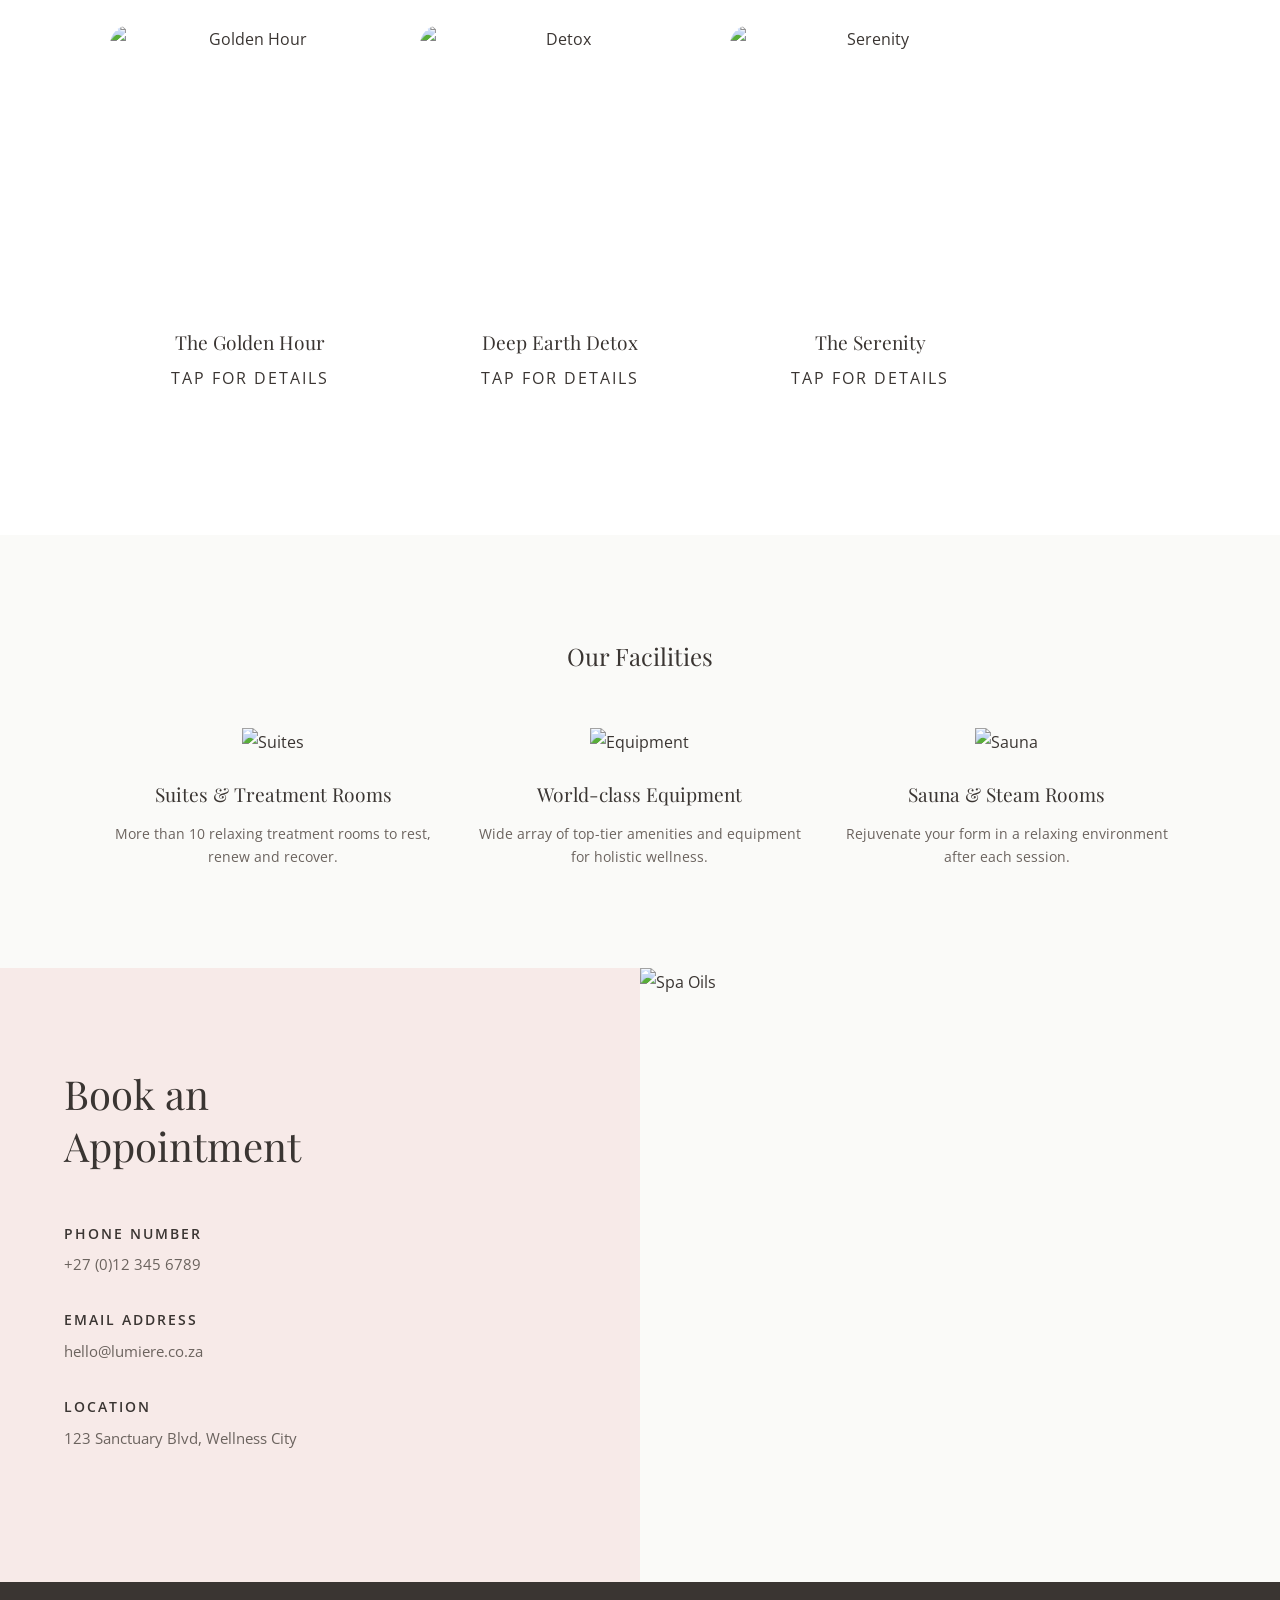
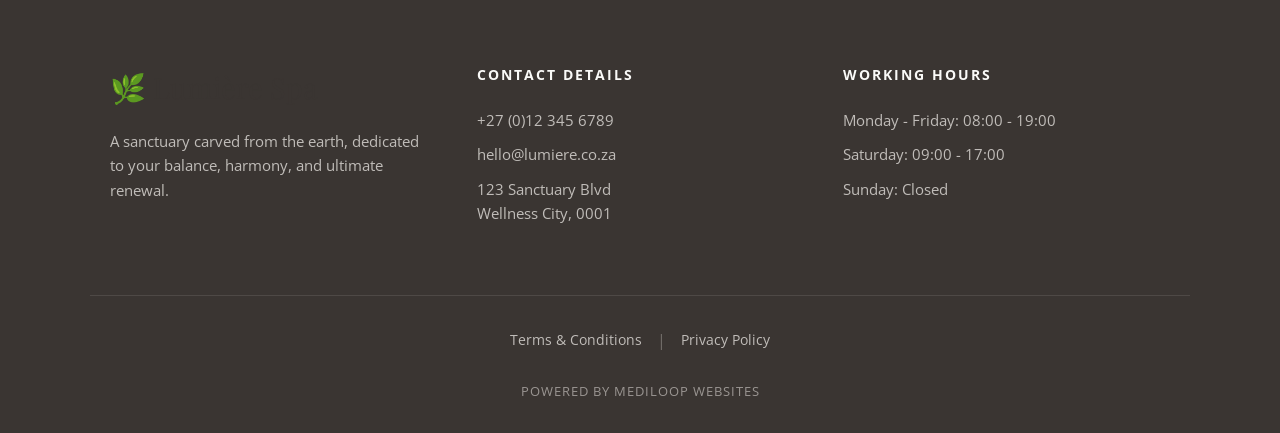
==== commit df67672a: "Update index.html" ====
--- a/index.html
+++ b/index.html
@@ -31,7 +31,7 @@
 
     <header class="hero">
         <div class="hero-nav reveal-up">
-            <span class="logo-icon">◇◇◇</span>
+            <span class="logo-icon">🌿</span>
             <span class="logo-text">Lumière Spa</span>
         </div>
         
@@ -110,17 +110,17 @@
 
             <div class="grid-3">
                 <div class="grid-item reveal-up">
-                    <img src="https://vafzjdqepmuunwqhzunz.supabase.co/storage/v1/object/public/branding/Theme%20Image%20Website%202.jpg" alt="Suites" class="circle-img">
+                    <img src="https://vafzjdqepmuunwqhzunz.supabase.co/storage/v1/object/public/branding/Theme%20Image%20Website%202.jpg" alt="Suites" class="archway-img">
                     <h3>Suites & Treatment Rooms</h3>
                     <p>More than 10 relaxing treatment rooms to rest, renew and recover.</p>
                 </div>
                 <div class="grid-item reveal-up">
-                    <img src="https://vafzjdqepmuunwqhzunz.supabase.co/storage/v1/object/public/branding/Spa%20image%203.png" alt="Equipment" class="circle-img">
+                    <img src="https://vafzjdqepmuunwqhzunz.supabase.co/storage/v1/object/public/branding/Spa%20image%203.png" alt="Equipment" class="archway-img">
                     <h3>World-class Equipment</h3>
                     <p>Wide array of top-tier amenities and equipment for holistic wellness.</p>
                 </div>
                 <div class="grid-item reveal-up">
-                    <img src="https://vafzjdqepmuunwqhzunz.supabase.co/storage/v1/object/public/branding/Theme%20Image%201.png" alt="Sauna" class="circle-img">
+                    <img src="https://vafzjdqepmuunwqhzunz.supabase.co/storage/v1/object/public/branding/Theme%20Image%201.png" alt="Sauna" class="archway-img">
                     <h3>Sauna & Steam Rooms</h3>
                     <p>Rejuvenate your form in a relaxing environment after each session.</p>
                 </div>
--- a/globals.css
+++ b/globals.css
@@ -150,7 +150,7 @@
 
 
 /* =========================================
-   HERO SECTION (EDITORIAL STYLE)
+   HERO SECTION (NO TINT)
    ========================================= */
 .hero {
     position: relative;
@@ -163,13 +163,7 @@
     padding-left: 10%; 
 }
 
-.hero::before {
-    content: '';
-    position: absolute;
-    top: 0; left: 0; width: 100%; height: 100%;
-    background: rgba(250, 246, 242, 0.6);
-}
-
+/* The Logo Bar */
 .hero-nav {
     position: absolute;
     top: 50px;
@@ -177,49 +171,43 @@
     display: flex;
     align-items: center;
     gap: 12px;
-    color: var(--text-dark); 
+    color: #FFFFFF; /* Switched to White */
     z-index: 2;
 }
 
-.logo-icon { font-size: 1.5rem; }
-.logo-text {
-    font-family: 'Playfair Display', serif;
-    font-size: 1.4rem;
-    font-weight: 500;
-    letter-spacing: 1px;
-}
-
-.hero-content { max-width: 550px; z-index: 1;}
-
+/* The Main Heading */
 .hero-content h1 {
     font-size: clamp(2rem, 5vw, 4.5rem);
-    color: var(--text-dark);
+    color: #FFFFFF; /* Switched to White */
     margin-bottom: 20px;
     line-height: 1.1;
     letter-spacing: -1px; 
 }
 
+/* The Dividing Line */
 .hero-divider {
     border: 0;
     height: 1px;
-    background-color: var(--text-dark);
+    background-color: #FFFFFF; /* Switched to White */
     width: 100%;
     margin-bottom: 25px;
-    opacity: 0.3;
-}
-
+    opacity: 0.5; /* Made slightly more opaque so it stands out */
+}
+
+/* The Paragraph Text */
 .hero-subtext {
     font-size: 1.1rem;
-    color: var(--text-dark);
+    color: #FFFFFF; /* Switched to White */
     margin-bottom: 40px;
     line-height: 1.6;
 }
 
+/* The Button */
 .btn-outline {
     display: inline-block;
     padding: 14px 40px;
-    border: 1px solid var(--text-dark);
-    color: var(--text-dark);
+    border: 1px solid #FFFFFF; /* Switched to White */
+    color: #FFFFFF; /* Switched to White */
     text-decoration: none;
     font-size: 1rem;
     border-radius: 50px; 
@@ -227,8 +215,8 @@
 }
 
 .btn-outline:hover {
-    background: var(--text-dark);
-    color: #FFFFFF;
+    background: #FFFFFF; /* Turns solid white on hover */
+    color: var(--text-dark); /* Keeps text readable when hovered */
 }
 
 /* =========================================
@@ -283,7 +271,7 @@
 }
 
 /* =========================================
-   PACKAGES HORIZONTAL SCROLL (Theme Pink)
+   PACKAGES HORIZONTAL SCROLL
    ========================================= */
 .packages {
     background-color: #FFFFFF;
@@ -332,10 +320,9 @@
     display: none; 
 }
 
-/* FIXED: Re-styled card to a strict width so images CANNOT stretch */
 .package-card {
     width: 280px; 
-    flex: 0 0 280px; /* This explicitly locks the width! */
+    flex: 0 0 280px; 
     scroll-snap-align: center;
     cursor: pointer;
     transition: transform 0.3s ease;
@@ -361,13 +348,12 @@
     padding-bottom: 2px;
 }
 
-/* Interactive Image Soft Corners */
 .image-wrapper {
     position: relative;
     overflow: hidden; 
     border-radius: 20px; 
     width: 100%;
-    aspect-ratio: 1 / 1; /* Forces the box to stay perfectly square */
+    aspect-ratio: 1 / 1; 
 }
 
 .square-img {
@@ -412,7 +398,7 @@
 }
 
 /* =========================================
-   THE DOSSIER MODAL (CREAM-MONOCHROMATIC)
+   THE DOSSIER MODAL
    ========================================= */
 .dossier-modal {
     position: fixed;
@@ -435,13 +421,12 @@
     pointer-events: auto;
 }
 
-/* RESTORED: Beautiful spacious modal size! */
 .dossier-content {
     background: linear-gradient(rgba(250, 246, 242, 0.95), rgba(250, 246, 242, 0.95)), url('https://vafzjdqepmuunwqhzunz.supabase.co/storage/v1/object/public/branding/Pink%20Image.jpg') center/cover no-repeat;
     width: 100%;
-    max-width: 500px; /* Restored back to the spacious size */
+    max-width: 500px; 
     border-radius: 30px; 
-    padding: 50px 40px; /* Restored padding */
+    padding: 50px 40px; 
     position: relative;
     box-shadow: 0 20px 50px rgba(0,0,0,0.2);
     transform: scale(0.95);
@@ -467,7 +452,6 @@
     transform: rotate(90deg);
 }
 
-/* Restored title size */
 .dossier-content h2 {
     font-size: 2rem; 
     text-align: center;
@@ -475,7 +459,6 @@
     color: var(--text-dark);
 }
 
-/* Staggered Treatment List */
 .dossier-list {
     list-style: none;
     padding: 0;
@@ -487,7 +470,6 @@
     color: var(--text-dark);
     padding: 12px 0;
     border-bottom: 1px solid rgba(58, 53, 50, 0.1);
-    
     opacity: 0;
     transform: translateY(15px);
     transition: all 0.4s ease;
@@ -498,7 +480,6 @@
     transform: translateY(0);
 }
 
-/* Time & Price Bottom Bar */
 .dossier-meta {
     display: flex;
     justify-content: space-between;
@@ -537,7 +518,7 @@
 }
 
 /* =========================================
-   SPLIT FOOTER BOOKING SECTION
+   SPLIT BOOKING SECTION
    ========================================= */
 .split-footer {
     display: grid;
@@ -584,6 +565,87 @@
 }
 
 /* =========================================
+   MAIN SITE FOOTER
+   ========================================= */
+.site-footer {
+    background-color: var(--text-dark);
+    color: var(--bg-canvas);
+    padding: 80px 20px 30px 20px;
+}
+
+.footer-grid {
+    display: grid;
+    grid-template-columns: repeat(3, 1fr);
+    gap: 40px;
+    padding-bottom: 60px;
+    border-bottom: 1px solid rgba(250, 246, 242, 0.1);
+    padding-top: 0;
+}
+
+.footer-col h4 {
+    font-family: 'Open Sans', sans-serif;
+    font-size: 0.9rem;
+    text-transform: uppercase;
+    letter-spacing: 2px;
+    margin-bottom: 20px;
+    color: var(--bg-canvas);
+}
+
+.footer-logo {
+    font-family: 'Playfair Display', serif;
+    font-size: 1.8rem;
+    font-weight: 400;
+    margin-bottom: 15px;
+}
+
+.footer-col p {
+    color: rgba(250, 246, 242, 0.7);
+    font-size: 0.95rem;
+    margin-bottom: 10px;
+    line-height: 1.6;
+}
+
+.footer-bottom {
+    max-width: 1100px;
+    margin: 0 auto;
+    padding-top: 30px;
+    display: flex;
+    flex-direction: column;
+    align-items: center;
+    gap: 15px;
+    text-align: center;
+}
+
+.footer-legal {
+    display: flex;
+    align-items: center;
+    gap: 15px;
+}
+
+.footer-legal a {
+    color: rgba(250, 246, 242, 0.7);
+    text-decoration: none;
+    font-size: 0.85rem;
+    transition: color 0.3s ease;
+}
+
+.footer-legal .divider {
+    color: rgba(250, 246, 242, 0.3);
+}
+
+.footer-legal a:hover {
+    color: var(--bg-canvas);
+}
+
+.powered-by {
+    font-size: 0.8rem;
+    color: rgba(250, 246, 242, 0.5);
+    letter-spacing: 1px;
+    text-transform: uppercase;
+    margin-top: 10px;
+}
+
+/* =========================================
    CINEMATIC SCROLL REVEALS
    ========================================= */
 .reveal-up {
@@ -605,7 +667,7 @@
    MOBILE RESPONSIVENESS
    ========================================= */
 @media (max-width: 768px) {
-    .philosophy-grid, .grid-3, .split-footer {
+    .philosophy-grid, .grid-3, .split-footer, .footer-grid {
         grid-template-columns: 1fr;
     }
 
@@ -628,7 +690,6 @@
 
     .philosophy-action { margin-top: 20px; }
 
-    /* Shrink the package cards a tiny bit more for mobile screens */
     .package-card {
         width: 250px;
         flex: 0 0 250px;
@@ -641,6 +702,16 @@
 
     .footer-right img { height: 350px; }
 
+    .site-footer {
+        padding: 60px 20px 30px 20px;
+        text-align: center;
+    }
+    
+    .footer-grid {
+        gap: 40px;
+        padding-bottom: 40px;
+    }
+
     .reveal-up { transform: translateY(20px); }
 
     .glass-sidebar { width: 100vw; padding: 100px 30px; }
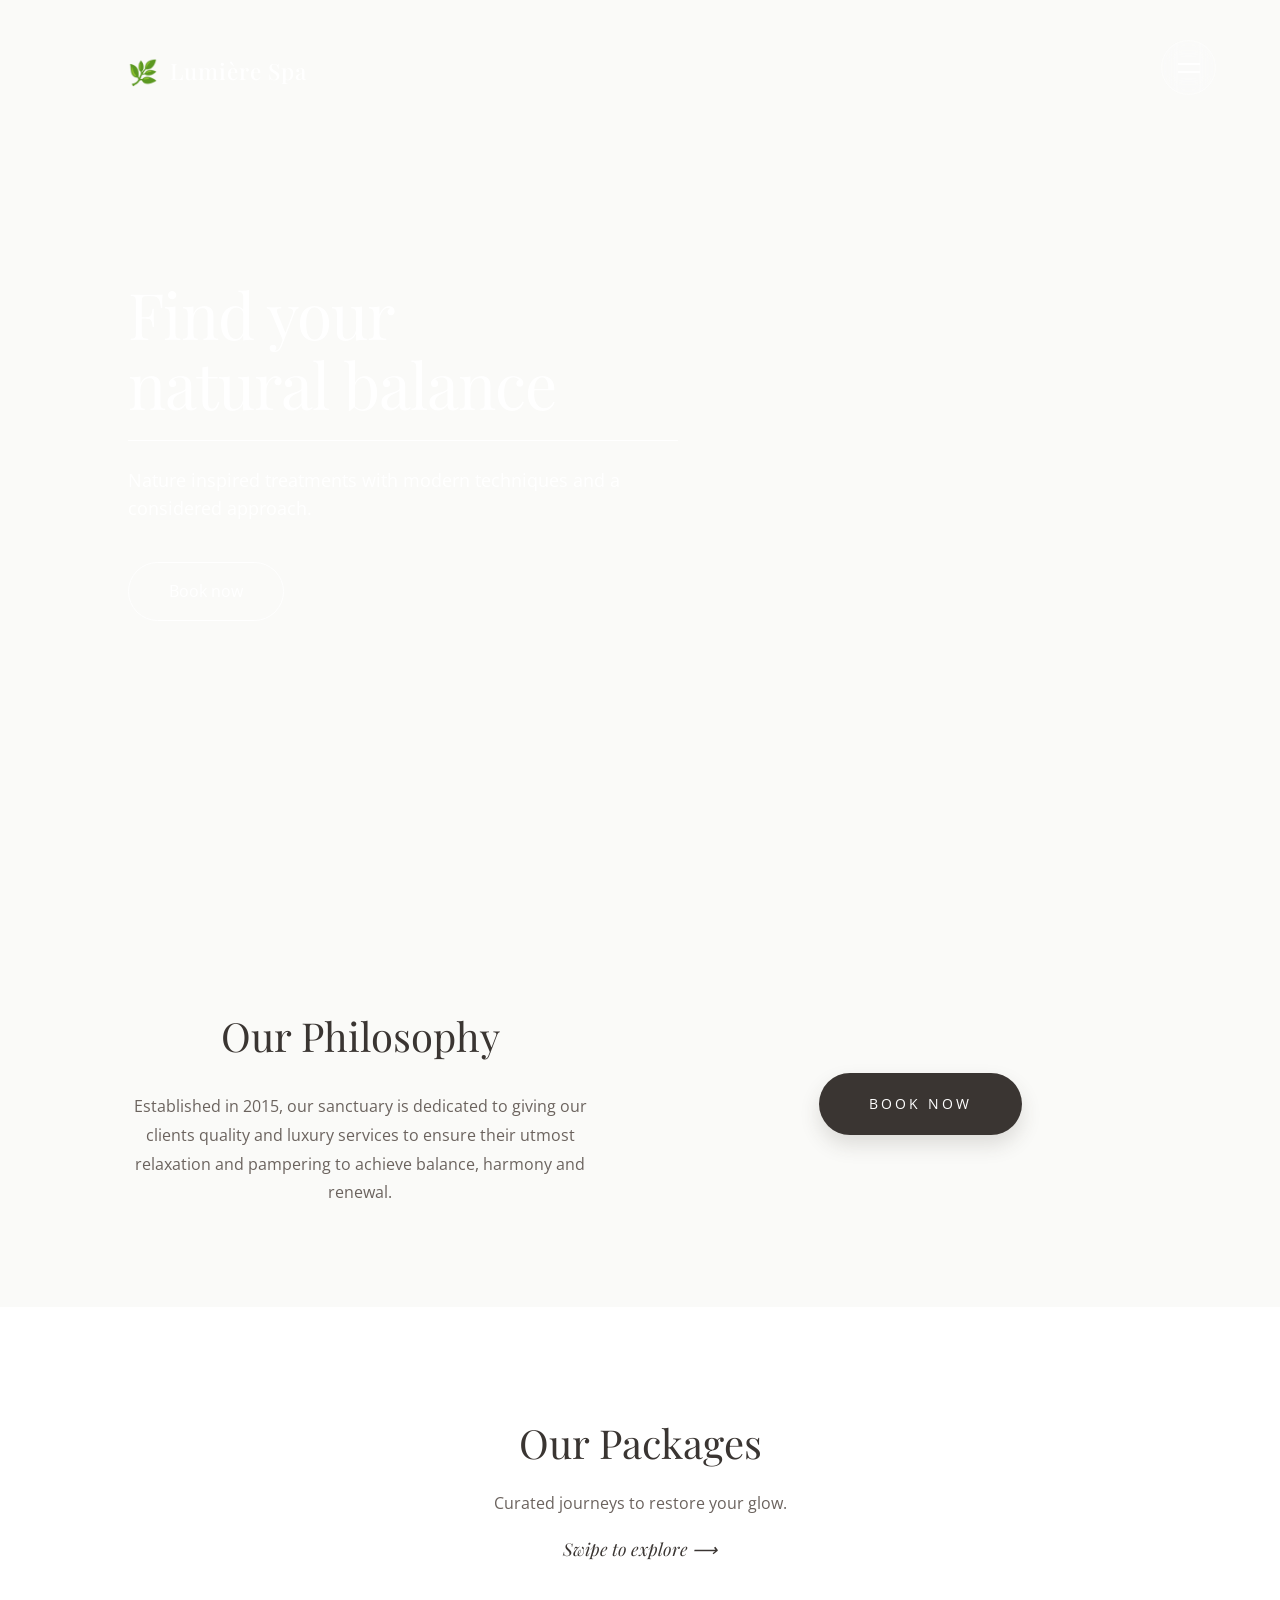
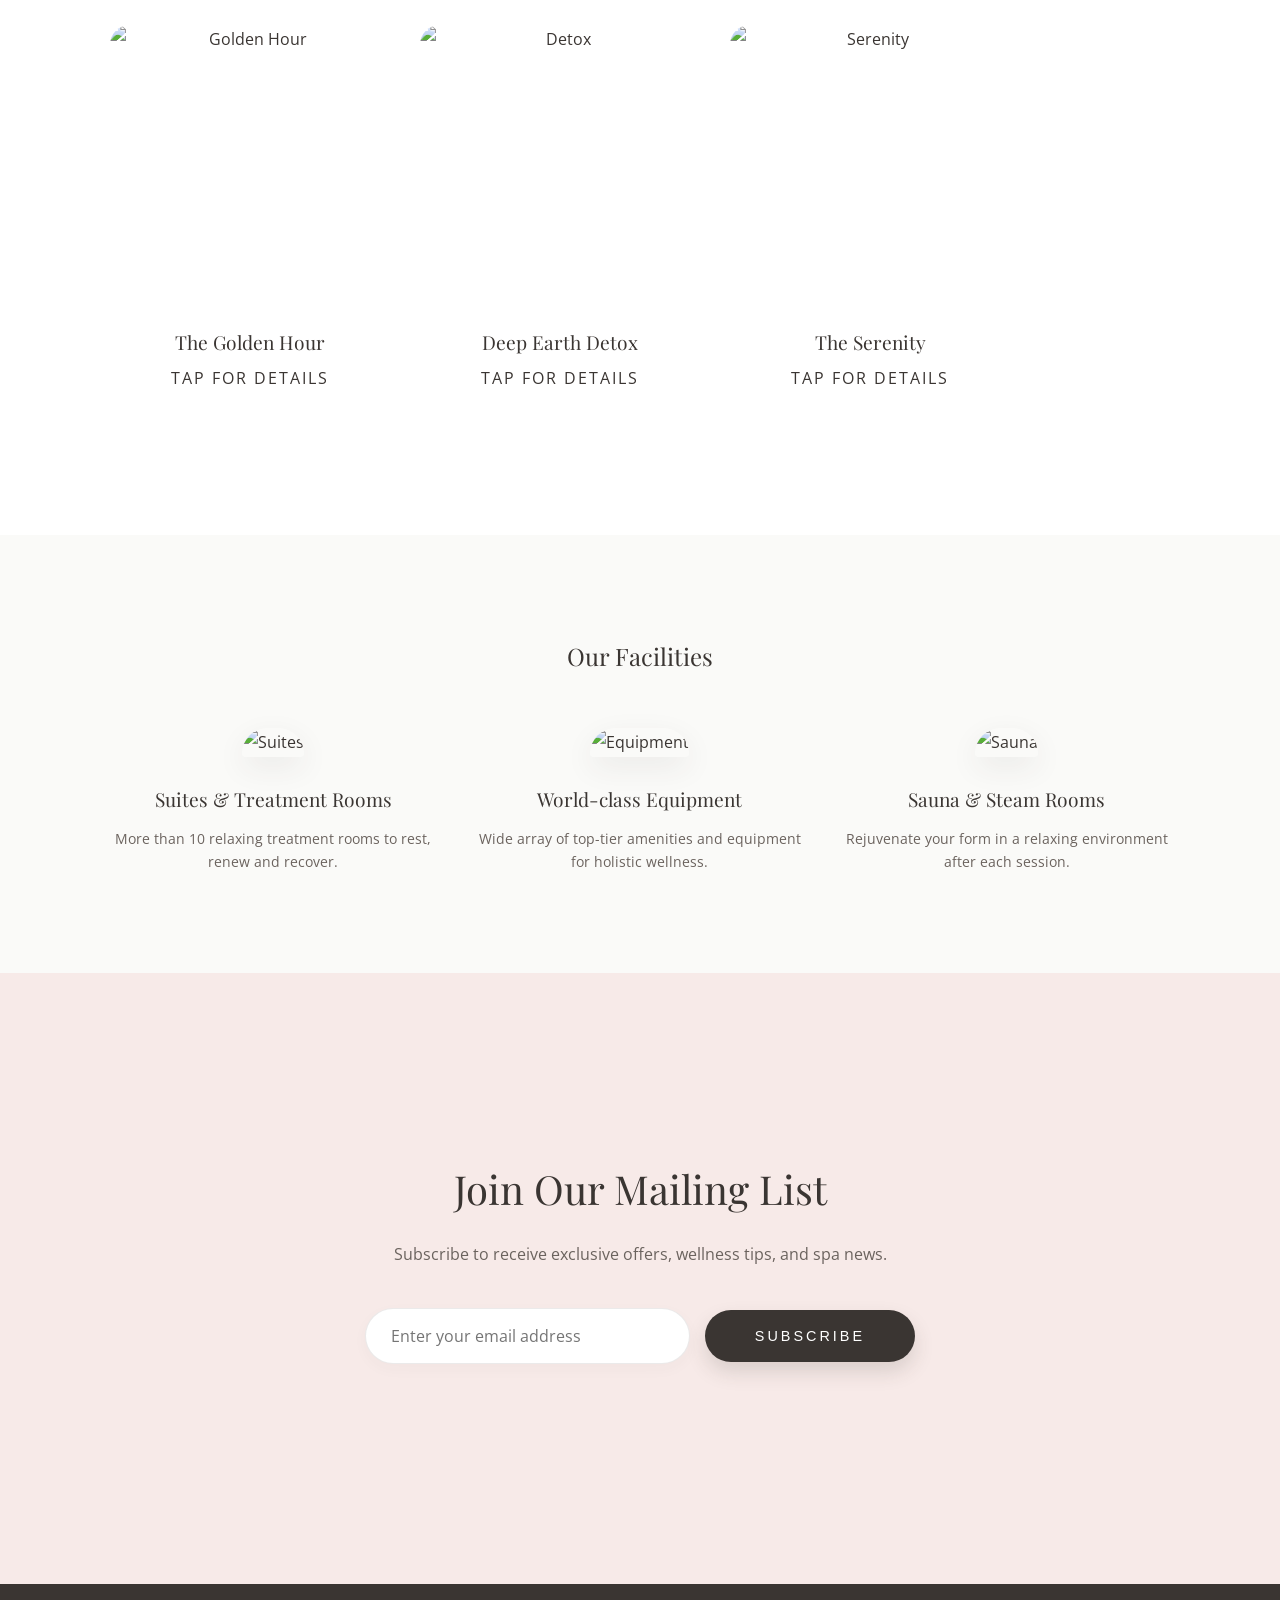
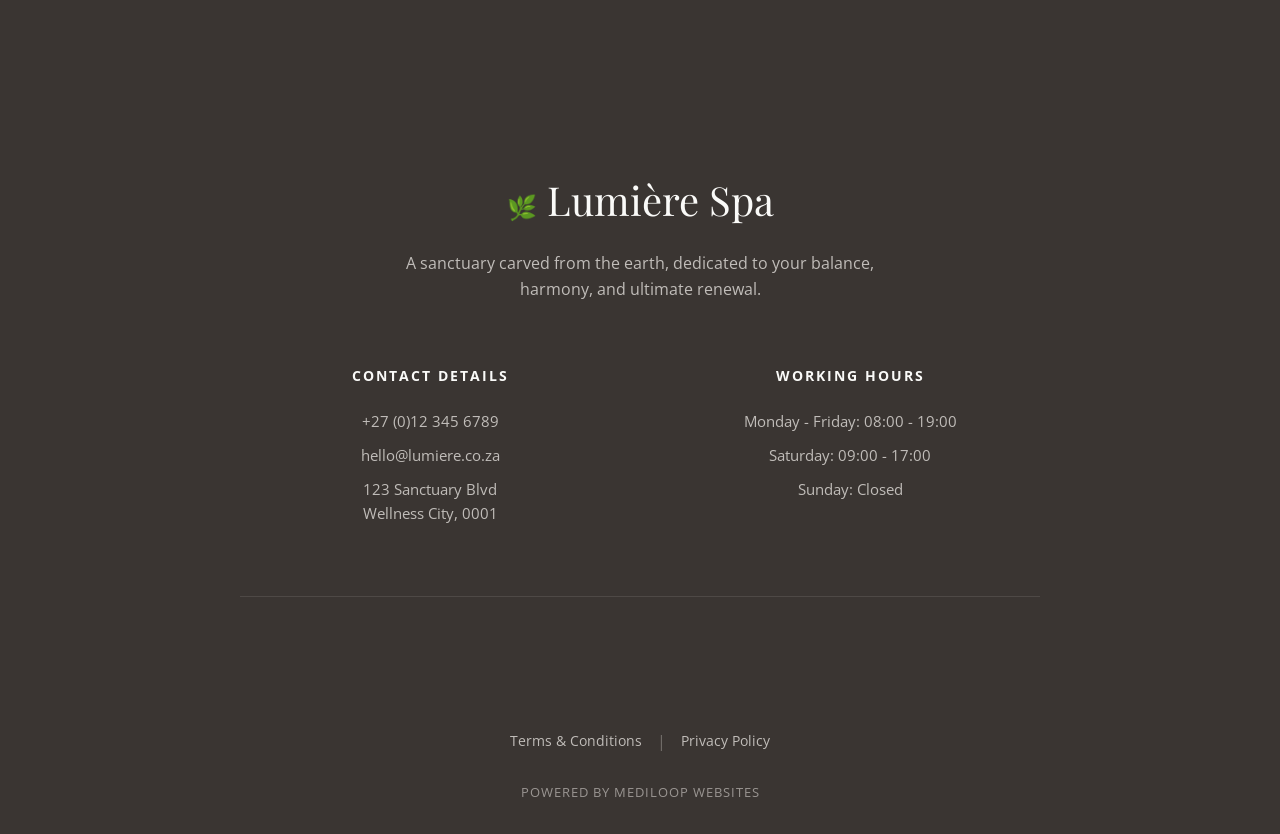
==== commit c5f6c208: "Update index.html" ====
--- a/index.html
+++ b/index.html
@@ -128,49 +128,40 @@
         </div>
     </section>
 
-    <section id="book" class="split-footer">
-        <div class="footer-left reveal-up">
-            <h2>Book an<br>Appointment</h2>
-
-            <div class="contact-block">
-                <h4>Phone Number</h4>
-                <p>+27 (0)12 345 6789</p>
-            </div>
-
-            <div class="contact-block">
-                <h4>Email Address</h4>
-                <p>hello@lumiere.co.za</p>
-            </div>
-
-            <div class="contact-block">
-                <h4>Location</h4>
-                <p>123 Sanctuary Blvd, Wellness City</p>
-            </div>
-        </div>
-        <div class="footer-right">
-            <img src="https://vafzjdqepmuunwqhzunz.supabase.co/storage/v1/object/public/branding/Spa%20image%203.png" alt="Spa Oils">
+    <section class="newsletter reveal-up">
+        <div class="container text-center">
+            <h2>Join Our Mailing List</h2>
+            <p class="subtitle">Subscribe to receive exclusive offers, wellness tips, and spa news.</p>
+            
+            <form id="newsletterForm" class="newsletter-form">
+                <input type="email" id="emailInput" placeholder="Enter your email address" required>
+                <button type="submit" class="btn-pill" id="subscribeBtn">Subscribe</button>
+            </form>
+            <p id="formMessage" class="form-message"></p>
         </div>
     </section>
 
     <footer class="site-footer">
-        <div class="container footer-grid">
-            <div class="footer-col reveal-up">
+        <div class="container">
+            <div class="footer-top reveal-up">
                 <h3 class="footer-logo"><span class="logo-icon">🌿</span> Lumière Spa</h3>
                 <p>A sanctuary carved from the earth, dedicated to your balance, harmony, and ultimate renewal.</p>
             </div>
             
-            <div class="footer-col reveal-up" style="transition-delay: 0.1s;">
-                <h4>Contact Details</h4>
-                <p>+27 (0)12 345 6789</p>
-                <p>hello@lumiere.co.za</p>
-                <p>123 Sanctuary Blvd<br>Wellness City, 0001</p>
-            </div>
-            
-            <div class="footer-col reveal-up" style="transition-delay: 0.2s;">
-                <h4>Working Hours</h4>
-                <p>Monday - Friday: 08:00 - 19:00</p>
-                <p>Saturday: 09:00 - 17:00</p>
-                <p>Sunday: Closed</p>
+            <div class="footer-grid">
+                <div class="footer-col reveal-up" style="transition-delay: 0.1s;">
+                    <h4>Contact Details</h4>
+                    <p>+27 (0)12 345 6789</p>
+                    <p>hello@lumiere.co.za</p>
+                    <p>123 Sanctuary Blvd<br>Wellness City, 0001</p>
+                </div>
+                
+                <div class="footer-col reveal-up" style="transition-delay: 0.2s;">
+                    <h4>Working Hours</h4>
+                    <p>Monday - Friday: 08:00 - 19:00</p>
+                    <p>Saturday: 09:00 - 17:00</p>
+                    <p>Sunday: Closed</p>
+                </div>
             </div>
         </div>
         
@@ -271,6 +262,54 @@
             window.addEventListener('click', (e) => {
                 if (e.target === modal) modal.classList.remove('active');
             });
+
+            // 4. SUPABASE NEWSLETTER INTEGRATION
+            const newsletterForm = document.getElementById('newsletterForm');
+            const formMessage = document.getElementById('formMessage');
+
+            if(newsletterForm) {
+                newsletterForm.addEventListener('submit', async (e) => {
+                    e.preventDefault();
+                    const email = document.getElementById('emailInput').value;
+                    const subscribeBtn = document.getElementById('subscribeBtn');
+                    
+                    // Button Loading State
+                    subscribeBtn.textContent = 'Subscribing...';
+                    subscribeBtn.disabled = true;
+
+                    // ⚠️ PASTE YOUR ANON KEY HERE BETWEEN THE QUOTES ⚠️
+                    const SUPABASE_ANON_KEY = 'YOUR_ANON_KEY_HERE'; 
+                    const SUPABASE_URL = 'https://vafzjdqepmuunwqhzunz.supabase.co/rest/v1/mailing_list';
+
+                    try {
+                        const response = await fetch(SUPABASE_URL, {
+                            method: 'POST',
+                            headers: {
+                                'Content-Type': 'application/json',
+                                'apikey': SUPABASE_ANON_KEY,
+                                'Authorization': `Bearer ${SUPABASE_ANON_KEY}`,
+                                'Prefer': 'return=minimal'
+                            },
+                            // Sends email to the exact column in your Supabase table
+                            body: JSON.stringify({ email_address: email })
+                        });
+
+                        if (response.ok) {
+                            formMessage.textContent = 'Thank you! You have been successfully subscribed.';
+                            formMessage.style.color = 'var(--text-dark)';
+                            newsletterForm.reset();
+                        } else {
+                            throw new Error('Network response was not ok.');
+                        }
+                    } catch (error) {
+                        formMessage.textContent = 'Oops! Something went wrong. Please try again.';
+                        formMessage.style.color = '#B35C3B'; // Red-ish tone for errors
+                    } finally {
+                        subscribeBtn.textContent = 'Subscribe';
+                        subscribeBtn.disabled = false;
+                    }
+                });
+            }
         });
     </script>
 </body>
--- a/globals.css
+++ b/globals.css
@@ -150,7 +150,7 @@
 
 
 /* =========================================
-   HERO SECTION (NO TINT)
+   HERO SECTION (WHITE TYPOGRAPHY)
    ========================================= */
 .hero {
     position: relative;
@@ -163,7 +163,6 @@
     padding-left: 10%; 
 }
 
-/* The Logo Bar */
 .hero-nav {
     position: absolute;
     top: 50px;
@@ -171,43 +170,49 @@
     display: flex;
     align-items: center;
     gap: 12px;
-    color: #FFFFFF; /* Switched to White */
+    color: #FFFFFF; 
     z-index: 2;
 }
 
-/* The Main Heading */
+.logo-icon { font-size: 1.5rem; }
+.logo-text {
+    font-family: 'Playfair Display', serif;
+    font-size: 1.4rem;
+    font-weight: 500;
+    letter-spacing: 1px;
+}
+
+.hero-content { max-width: 550px; z-index: 1;}
+
 .hero-content h1 {
     font-size: clamp(2rem, 5vw, 4.5rem);
-    color: #FFFFFF; /* Switched to White */
+    color: #FFFFFF; 
     margin-bottom: 20px;
     line-height: 1.1;
     letter-spacing: -1px; 
 }
 
-/* The Dividing Line */
 .hero-divider {
     border: 0;
     height: 1px;
-    background-color: #FFFFFF; /* Switched to White */
+    background-color: #FFFFFF; 
     width: 100%;
     margin-bottom: 25px;
-    opacity: 0.5; /* Made slightly more opaque so it stands out */
-}
-
-/* The Paragraph Text */
+    opacity: 0.5; 
+}
+
 .hero-subtext {
     font-size: 1.1rem;
-    color: #FFFFFF; /* Switched to White */
+    color: #FFFFFF; 
     margin-bottom: 40px;
     line-height: 1.6;
 }
 
-/* The Button */
 .btn-outline {
     display: inline-block;
     padding: 14px 40px;
-    border: 1px solid #FFFFFF; /* Switched to White */
-    color: #FFFFFF; /* Switched to White */
+    border: 1px solid #FFFFFF; 
+    color: #FFFFFF; 
     text-decoration: none;
     font-size: 1rem;
     border-radius: 50px; 
@@ -215,8 +220,8 @@
 }
 
 .btn-outline:hover {
-    background: #FFFFFF; /* Turns solid white on hover */
-    color: var(--text-dark); /* Keeps text readable when hovered */
+    background: #FFFFFF; 
+    color: var(--text-dark); 
 }
 
 /* =========================================
@@ -390,13 +395,6 @@
     opacity: 1; 
 }
 
-.circle-img {
-    width: 100%;
-    aspect-ratio: 1 / 1;
-    object-fit: cover;
-    border-radius: 50%;
-}
-
 /* =========================================
    THE DOSSIER MODAL
    ========================================= */
@@ -495,7 +493,7 @@
 }
 
 /* =========================================
-   FACILITIES GRID
+   FACILITIES GRID (ARCHWAY LAYOUT)
    ========================================= */
 .facilities { background-color: var(--bg-canvas); }
 
@@ -506,9 +504,28 @@
     margin-top: 50px;
 }
 
+.grid-item {
+    cursor: pointer;
+}
+
+.archway-img {
+    width: 100%;
+    aspect-ratio: 3 / 4; 
+    object-fit: cover;
+    border-radius: 150px 150px 20px 20px; 
+    box-shadow: 0 10px 30px rgba(58, 53, 50, 0.08);
+    transition: transform 0.5s cubic-bezier(0.25, 1, 0.5, 1), box-shadow 0.5s ease;
+}
+
+.grid-item:hover .archway-img {
+    transform: translateY(-15px);
+    box-shadow: 0 20px 40px rgba(58, 53, 50, 0.15);
+}
+
 .grid-item h3 {
     font-size: 1.2rem;
-    margin: 20px 0 10px 0;
+    margin: 25px 0 10px 0;
+    transition: color 0.3s ease;
 }
 
 .grid-item p {
@@ -518,54 +535,56 @@
 }
 
 /* =========================================
-   SPLIT BOOKING SECTION
-   ========================================= */
-.split-footer {
-    display: grid;
-    grid-template-columns: 1fr 1fr;
-    min-height: 600px;
-}
-
-.footer-left {
-    background-color: var(--blush-pink);
-    padding: 100px 10%;
-    display: flex;
-    flex-direction: column;
+   NEWSLETTER SIGN UP SECTION
+   ========================================= */
+.newsletter {
+    background-color: var(--blush-pink); /* Gorgeous soft background to break the page */
+    padding: 80px 20px;
+}
+
+.newsletter h2 {
+    font-size: 2.5rem;
+    margin-bottom: 15px;
+}
+
+.newsletter .subtitle {
+    margin-bottom: 40px;
+    color: var(--text-muted);
+}
+
+.newsletter-form {
+    display: flex;
     justify-content: center;
-}
-
-.footer-left h2 {
-    font-size: 2.5rem;
-    margin-bottom: 50px;
-    line-height: 1.3;
-}
-
-.contact-block { margin-bottom: 30px; }
-
-.contact-block h4 {
+    align-items: center;
+    max-width: 550px;
+    margin: 0 auto;
+    gap: 15px;
+}
+
+.newsletter-form input {
+    flex: 1;
+    padding: 16px 25px;
+    border: 1px solid rgba(58, 53, 50, 0.1);
+    border-radius: 50px; /* Soft pill shape input */
     font-family: 'Open Sans', sans-serif;
-    font-weight: 600;
-    font-size: 0.85rem;
-    text-transform: uppercase;
-    letter-spacing: 2px;
-    margin-bottom: 5px;
-    color: var(--text-dark);
-}
-
-.contact-block p {
-    color: var(--text-muted);
+    font-size: 1rem;
+    outline: none;
+    box-shadow: 0 5px 15px rgba(58, 53, 50, 0.03);
+    transition: border 0.3s ease;
+}
+
+.newsletter-form input:focus {
+    border: 1px solid var(--text-dark);
+}
+
+.form-message {
+    margin-top: 20px;
     font-size: 0.95rem;
-}
-
-.footer-right img {
-    width: 100%;
-    height: 100%;
-    object-fit: cover;
-    display: block;
-}
-
-/* =========================================
-   MAIN SITE FOOTER
+    height: 20px; /* Prevents layout jump when text appears */
+}
+
+/* =========================================
+   MAIN SITE FOOTER (CENTERED)
    ========================================= */
 .site-footer {
     background-color: var(--text-dark);
@@ -573,13 +592,37 @@
     padding: 80px 20px 30px 20px;
 }
 
+/* The centered logo anchor */
+.footer-top {
+    text-align: center;
+    margin-bottom: 60px;
+}
+
+.footer-logo {
+    font-family: 'Playfair Display', serif;
+    font-size: 2.5rem; /* Larger, editorial logo text */
+    font-weight: 400;
+    margin-bottom: 15px;
+    color: var(--bg-canvas);
+}
+
+.footer-top p {
+    max-width: 500px;
+    margin: 0 auto;
+    color: rgba(250, 246, 242, 0.7);
+    line-height: 1.6;
+}
+
+/* Details stacked nicely under the logo */
 .footer-grid {
     display: grid;
-    grid-template-columns: repeat(3, 1fr);
+    grid-template-columns: 1fr 1fr;
     gap: 40px;
     padding-bottom: 60px;
     border-bottom: 1px solid rgba(250, 246, 242, 0.1);
-    padding-top: 0;
+    max-width: 800px;
+    margin: 0 auto;
+    text-align: center; /* Ensures the columns text aligns nicely */
 }
 
 .footer-col h4 {
@@ -591,13 +634,6 @@
     color: var(--bg-canvas);
 }
 
-.footer-logo {
-    font-family: 'Playfair Display', serif;
-    font-size: 1.8rem;
-    font-weight: 400;
-    margin-bottom: 15px;
-}
-
 .footer-col p {
     color: rgba(250, 246, 242, 0.7);
     font-size: 0.95rem;
@@ -667,7 +703,7 @@
    MOBILE RESPONSIVENESS
    ========================================= */
 @media (max-width: 768px) {
-    .philosophy-grid, .grid-3, .split-footer, .footer-grid {
+    .philosophy-grid, .grid-3, .footer-grid {
         grid-template-columns: 1fr;
     }
 
@@ -695,18 +731,20 @@
         flex: 0 0 250px;
     }
 
-    .footer-left {
-        padding: 60px 20px;
-        text-align: center;
-    }
-
-    .footer-right img { height: 350px; }
-
-    .site-footer {
-        padding: 60px 20px 30px 20px;
-        text-align: center;
-    }
-    
+    .archway-img {
+        width: 80%;
+        margin: 0 auto;
+    }
+
+    /* Newsletter form stacks beautifully on mobile */
+    .newsletter-form {
+        flex-direction: column;
+        gap: 15px;
+    }
+    .newsletter-form input, .newsletter-form button {
+        width: 100%;
+    }
+
     .footer-grid {
         gap: 40px;
         padding-bottom: 40px;
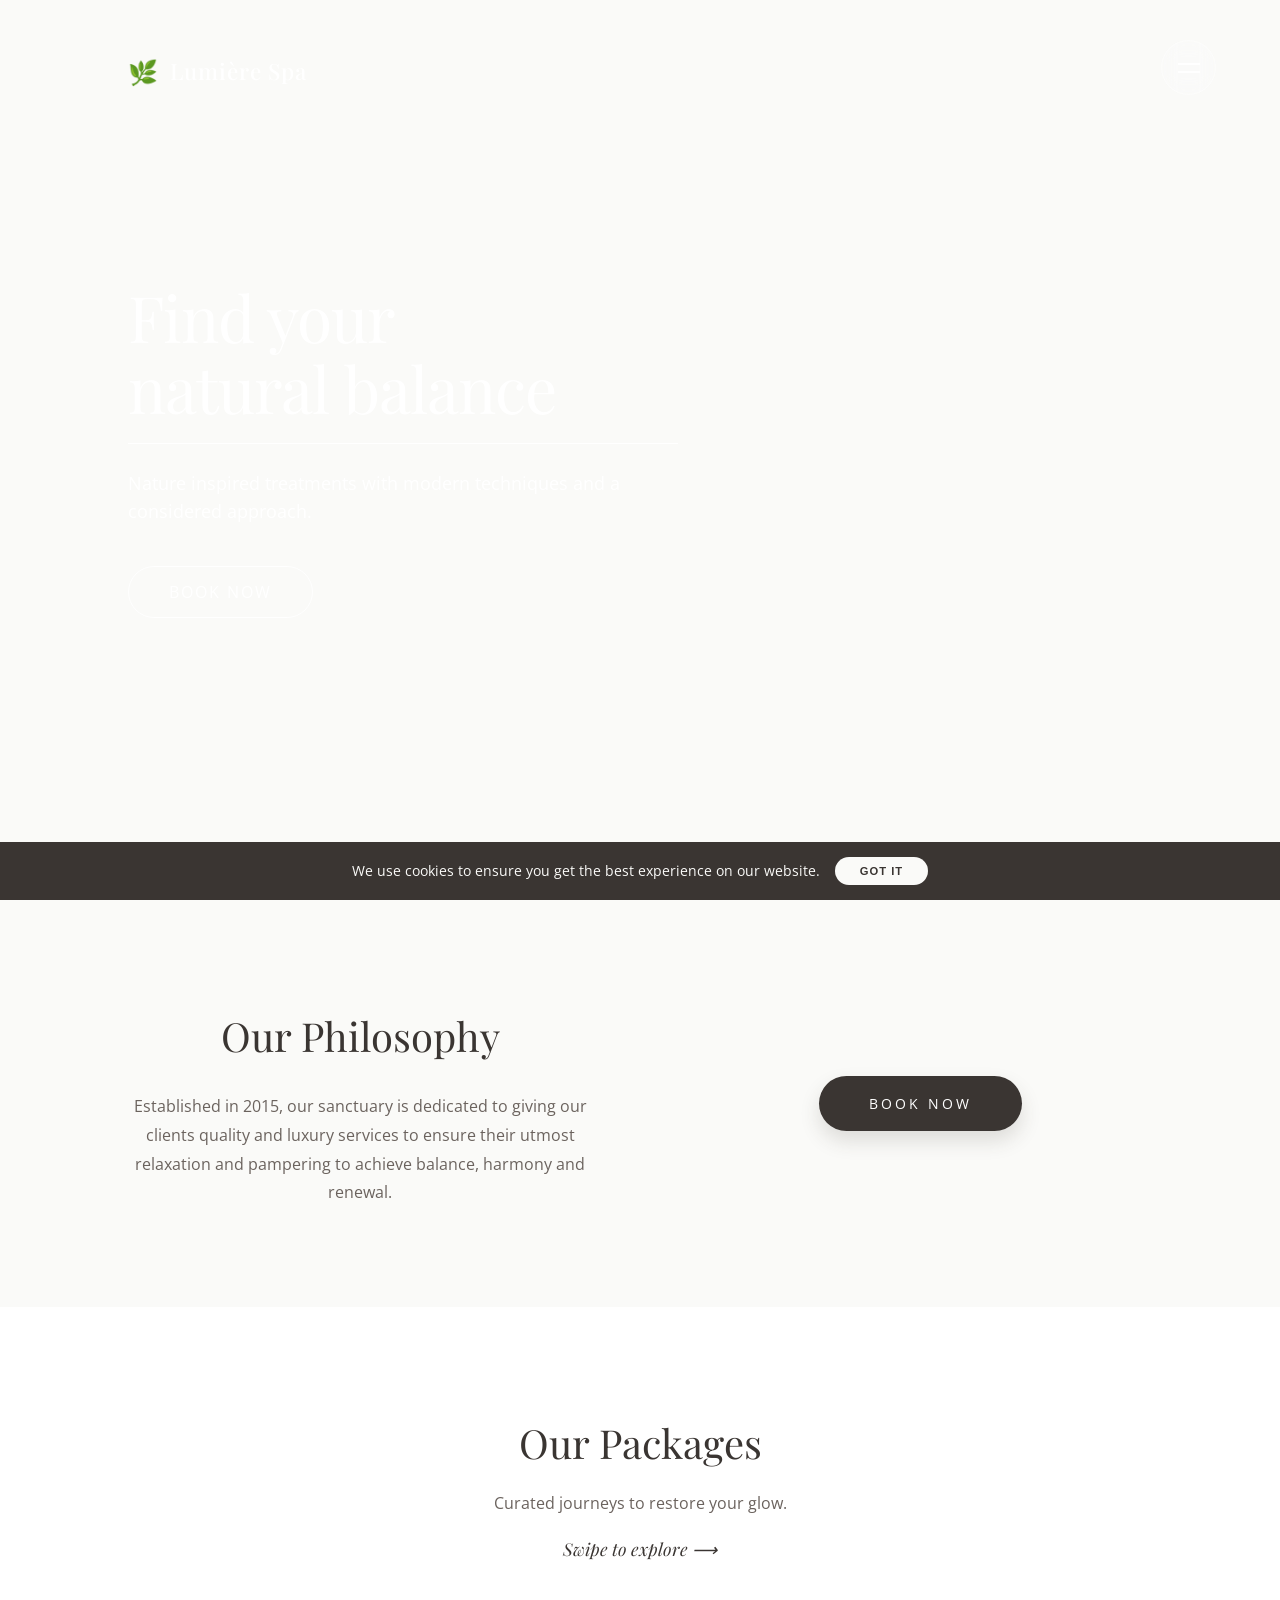
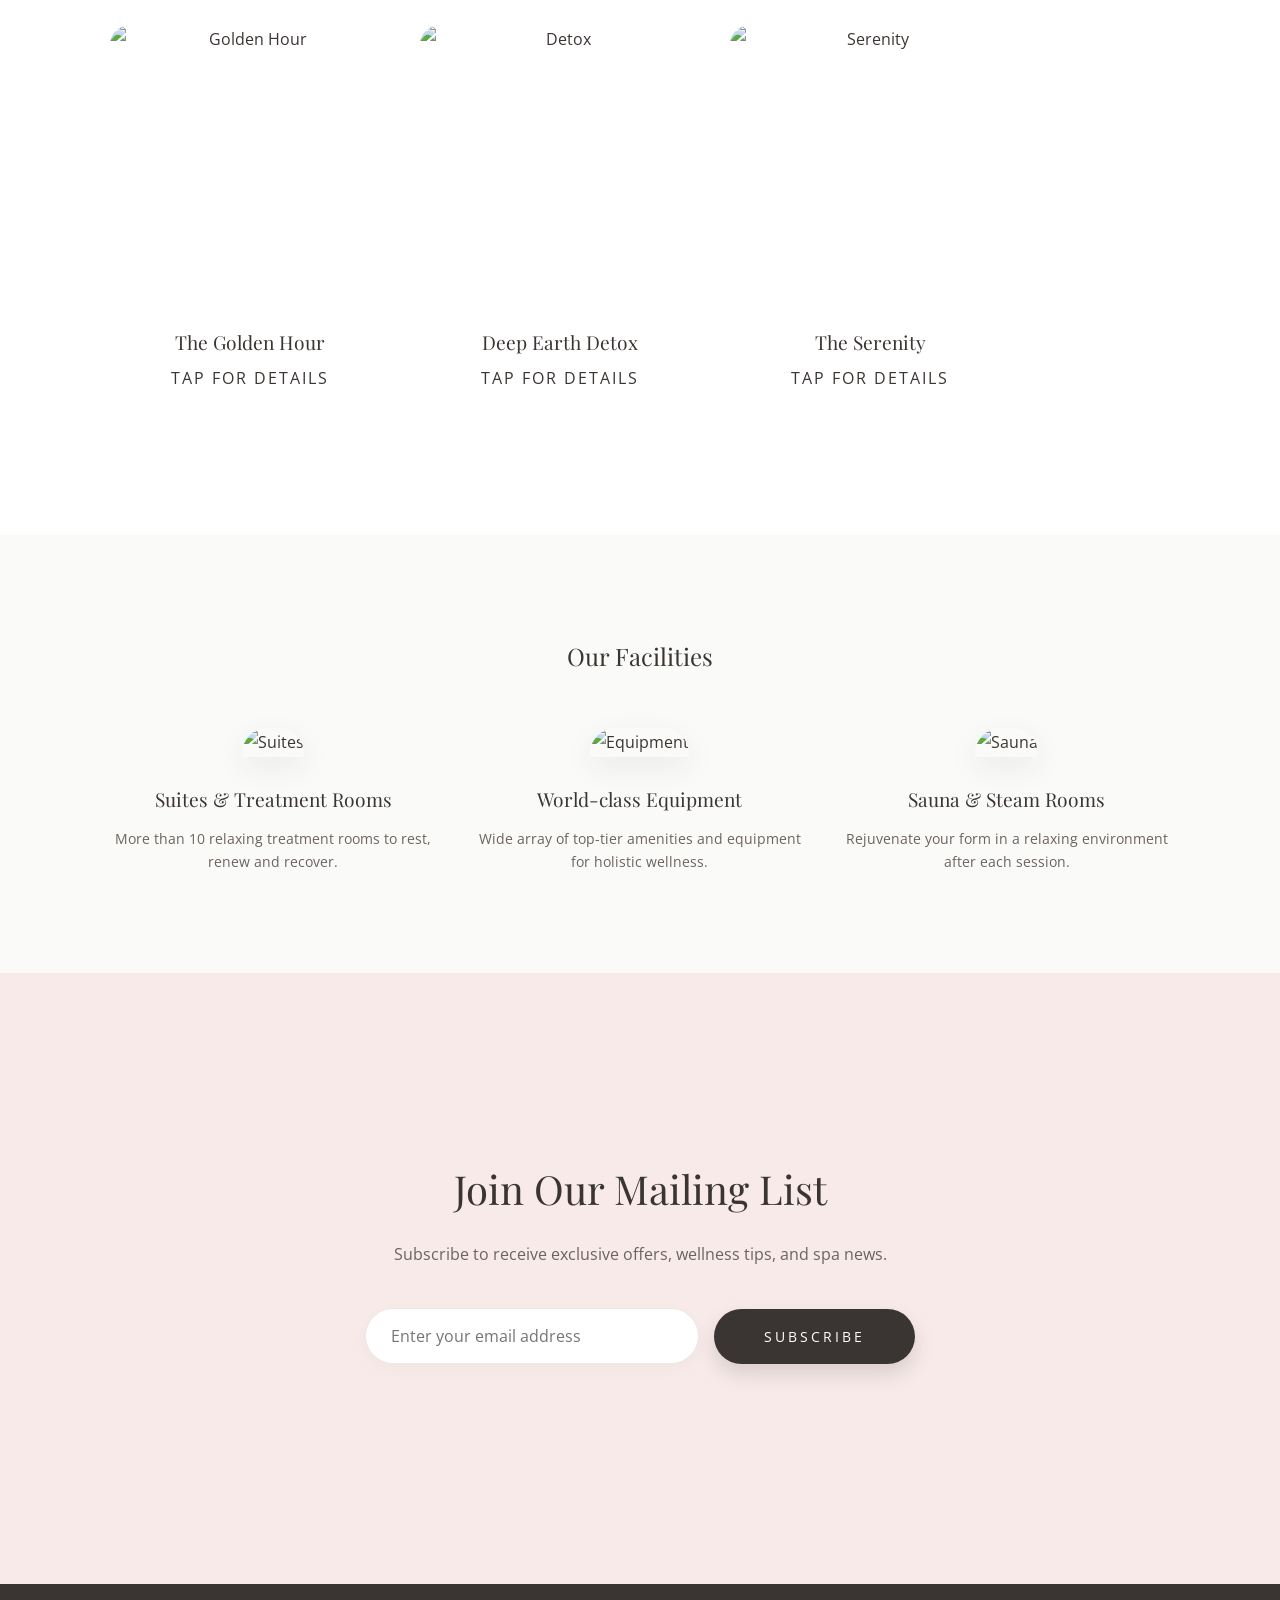
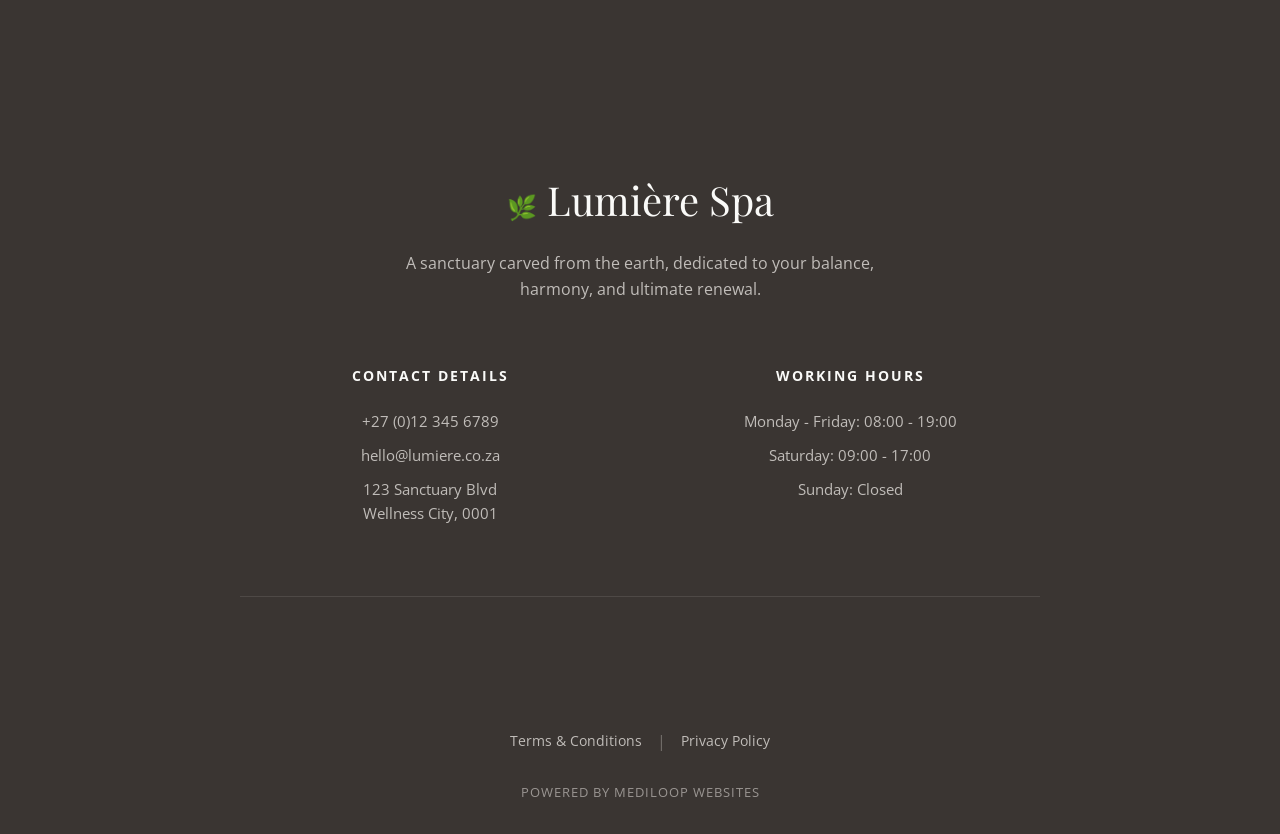
==== commit 5557aac2: "Update index.html" ====
--- a/index.html
+++ b/index.html
@@ -15,7 +15,6 @@
 
     <nav class="glass-sidebar" id="glassSidebar">
         <button class="close-menu" id="closeMenu" aria-label="Close Menu">&times;</button>
-        
         <ul class="nav-links">
             <li><a href="index.html">Home</a></li>
             <li><a href="about.html">About</a></li>
@@ -23,9 +22,8 @@
             <li><a href="rewards.html">Rewards</a></li>
             <li><a href="press.html">Press</a></li>
         </ul>
-        
         <div class="sidebar-footer">
-            <a href="#book" class="btn-pill" style="padding: 12px 30px; font-size: 0.8rem;">Book Now</a>
+            <button class="btn-pill open-booking" style="padding: 12px 30px; font-size: 0.8rem; width: 100%;">Book Now</button>
         </div>
     </nav>
 
@@ -39,7 +37,7 @@
             <h1 class="reveal-up">Find your<br>natural balance</h1>
             <hr class="hero-divider reveal-up" style="transition-delay: 0.1s;">
             <p class="hero-subtext reveal-up" style="transition-delay: 0.2s;">Nature inspired treatments with modern techniques and a considered approach.</p>
-            <a href="#book" class="btn-outline reveal-up" style="transition-delay: 0.3s;">Book now</a>
+            <button class="btn-outline open-booking reveal-up" style="transition-delay: 0.3s;">Book now</button>
         </div>
     </header>
 
@@ -50,7 +48,7 @@
                 <p>Established in 2015, our sanctuary is dedicated to giving our clients quality and luxury services to ensure their utmost relaxation and pampering to achieve balance, harmony and renewal.</p>
             </div>
             <div class="philosophy-action reveal-up">
-                <a href="#book" class="btn-pill">Book Now</a>
+                <button class="btn-pill open-booking">Book Now</button>
             </div>
         </div>
     </section>
@@ -175,14 +173,25 @@
         </div>
     </footer>
 
+    <div class="booking-modal" id="bookingModal">
+        <div class="booking-content">
+            <button class="close-booking" id="closeBooking">&times;</button>
+            <h2>Book Your Visit</h2>
+            <p>How would you like to schedule your sanctuary experience?</p>
+            <div class="booking-options">
+                <a href="https://wa.me/27123456789" target="_blank" class="btn-whatsapp">Book via WhatsApp</a>
+                <a href="https://www.fresha.com/" target="_blank" class="btn-fresha">Book via Portal</a>
+            </div>
+        </div>
+    </div>
+
     <div class="dossier-modal" id="dossierModal">
         <div class="dossier-content">
             <button class="close-dossier" id="closeDossier">&times;</button>
             
             <h2 id="modalTitle">Package Name</h2>
             
-            <ul class="dossier-list" id="modalList">
-                </ul>
+            <ul class="dossier-list" id="modalList"></ul>
             
             <div class="dossier-meta">
                 <span class="dossier-time" id="modalTime">Time</span>
@@ -190,9 +199,14 @@
             </div>
             
             <div class="dossier-action">
-                <a href="#book" class="btn-pill" onclick="document.getElementById('dossierModal').classList.remove('active');">Book Treatment</a>
-            </div>
-        </div>
+                <button class="btn-pill open-booking" id="dossierBookBtn">Book Treatment</button>
+            </div>
+        </div>
+    </div>
+
+    <div class="cookie-banner" id="cookieBanner">
+        <span>We use cookies to ensure you get the best experience on our website.</span>
+        <button class="btn-cookie" id="acceptCookiesBtn">Got it</button>
     </div>
 
     <script>
@@ -212,9 +226,7 @@
 
             revealElements.forEach(el => {
                 revealOnScroll.observe(el);
-                if (el.getBoundingClientRect().top < window.innerHeight) {
-                    el.classList.add('active');
-                }
+                if (el.getBoundingClientRect().top < window.innerHeight) el.classList.add('active');
             });
 
             // 2. GLASSMORPHIC SIDEBAR TOGGLE
@@ -273,11 +285,10 @@
                     const email = document.getElementById('emailInput').value;
                     const subscribeBtn = document.getElementById('subscribeBtn');
                     
-                    // Button Loading State
                     subscribeBtn.textContent = 'Subscribing...';
                     subscribeBtn.disabled = true;
 
-                    // ⚠️ PASTE YOUR ANON KEY HERE BETWEEN THE QUOTES ⚠️
+                    // ⚠️ PASTE YOUR ANON KEY HERE ⚠️
                     const SUPABASE_ANON_KEY = 'YOUR_ANON_KEY_HERE'; 
                     const SUPABASE_URL = 'https://vafzjdqepmuunwqhzunz.supabase.co/rest/v1/mailing_list';
 
@@ -290,7 +301,6 @@
                                 'Authorization': `Bearer ${SUPABASE_ANON_KEY}`,
                                 'Prefer': 'return=minimal'
                             },
-                            // Sends email to the exact column in your Supabase table
                             body: JSON.stringify({ email_address: email })
                         });
 
@@ -303,13 +313,61 @@
                         }
                     } catch (error) {
                         formMessage.textContent = 'Oops! Something went wrong. Please try again.';
-                        formMessage.style.color = '#B35C3B'; // Red-ish tone for errors
+                        formMessage.style.color = '#B35C3B'; 
                     } finally {
                         subscribeBtn.textContent = 'Subscribe';
                         subscribeBtn.disabled = false;
                     }
                 });
             }
+
+            // 5. COOKIE BANNER LOGIC
+            const cookieBanner = document.getElementById('cookieBanner');
+            const acceptCookiesBtn = document.getElementById('acceptCookiesBtn');
+
+            if (cookieBanner && acceptCookiesBtn) {
+                if (localStorage.getItem('cookiesAccepted') === 'true') {
+                    cookieBanner.style.display = 'none';
+                }
+
+                acceptCookiesBtn.addEventListener('click', () => {
+                    cookieBanner.style.display = 'none';
+                    localStorage.setItem('cookiesAccepted', 'true');
+                });
+            }
+
+            // 6. BOOKING CHOICE MODAL LOGIC
+            const bookingModal = document.getElementById('bookingModal');
+            const closeBooking = document.getElementById('closeBooking');
+            const openBookingBtns = document.querySelectorAll('.open-booking');
+
+            openBookingBtns.forEach(btn => {
+                btn.addEventListener('click', (e) => {
+                    e.preventDefault();
+                    // Close sidebar if open
+                    if (glassSidebar && glassSidebar.classList.contains('active')) {
+                        glassSidebar.classList.remove('active');
+                    }
+                    // Close dossier if open
+                    if (modal && modal.classList.contains('active')) {
+                        modal.classList.remove('active');
+                    }
+                    bookingModal.classList.add('active');
+                });
+            });
+
+            if (closeBooking) {
+                closeBooking.addEventListener('click', () => {
+                    bookingModal.classList.remove('active');
+                });
+            }
+
+            window.addEventListener('click', (e) => {
+                if (e.target === bookingModal) {
+                    bookingModal.classList.remove('active');
+                }
+            });
+
         });
     </script>
 </body>
--- a/globals.css
+++ b/globals.css
@@ -2,7 +2,7 @@
    CLEAN SPA TEMPLATE - BLUSH & CREAM
    ========================================= */
 
-@import url('https://fonts.googleapis.com/css2?family=Playfair+Display:wght@400;500&family=Open+Sans:wght@300;400;600&display=swap');
+@import url('https://fonts.googleapis.com/css2?family=Playfair+Display:ital,wght@0,400;0,500;1,400&family=Open+Sans:wght@300;400;600&display=swap');
 
 :root {
     --bg-canvas: #FAFAF8;      
@@ -146,11 +146,12 @@
 }
 
 .nav-links a:hover::after { width: 100%; }
+
 .sidebar-footer { margin-top: auto; }
-
-
-/* =========================================
-   HERO SECTION (WHITE TYPOGRAPHY)
+.sidebar-footer button { width: 100%; }
+
+/* =========================================
+   HERO SECTION (INDEX & SUBPAGES)
    ========================================= */
 .hero {
     position: relative;
@@ -161,6 +162,16 @@
     justify-content: flex-start; 
     text-align: left;
     padding-left: 10%; 
+}
+
+.hero-sub {
+    position: relative;
+    height: 60vh; 
+    background: url('https://vafzjdqepmuunwqhzunz.supabase.co/storage/v1/object/public/branding/Second%20Pink%20Image.jpg') center/cover no-repeat;
+    display: flex;
+    align-items: center;
+    justify-content: center; 
+    text-align: center;
 }
 
 .hero-nav {
@@ -208,14 +219,26 @@
     line-height: 1.6;
 }
 
+.italic-quote {
+    font-family: 'Playfair Display', serif;
+    font-style: italic;
+    font-size: 1.3rem;
+    opacity: 0.9;
+}
+
 .btn-outline {
     display: inline-block;
     padding: 14px 40px;
     border: 1px solid #FFFFFF; 
+    background: transparent;
     color: #FFFFFF; 
     text-decoration: none;
     font-size: 1rem;
+    font-family: 'Open Sans', sans-serif;
+    text-transform: uppercase;
+    letter-spacing: 2px;
     border-radius: 50px; 
+    cursor: pointer;
     transition: all 0.3s ease;
 }
 
@@ -224,33 +247,27 @@
     color: var(--text-dark); 
 }
 
-/* =========================================
-   PHILOSOPHY SECTION 
-   ========================================= */
-.philosophy { background-color: var(--bg-canvas); }
-
-.philosophy-grid {
-    display: grid;
-    grid-template-columns: 1fr 1fr;
-    gap: 60px;
-    align-items: center;
-}
-
-.philosophy-text {
-    text-align: center;
-    padding: 0 20px;
-}
-
-.philosophy-text h2 {
-    font-size: 2.5rem;
-    margin-bottom: 20px;
-}
-
-.philosophy-text p { color: var(--text-muted); }
-
-.philosophy-action {
-    display: flex;
-    justify-content: center;
+.btn-glass {
+    display: inline-block;
+    padding: 16px 45px;
+    background: rgba(255, 255, 255, 0.15); 
+    backdrop-filter: blur(12px);
+    -webkit-backdrop-filter: blur(12px);
+    border: 1px solid rgba(255, 255, 255, 0.5);
+    color: #FFFFFF;
+    text-decoration: none;
+    text-transform: uppercase;
+    font-family: 'Open Sans', sans-serif;
+    letter-spacing: 2px;
+    font-size: 0.9rem;
+    border-radius: 50px;
+    cursor: pointer;
+    transition: all 0.3s ease;
+}
+
+.btn-glass:hover {
+    background: rgba(255, 255, 255, 0.3);
+    transform: translateY(-3px);
 }
 
 .btn-pill {
@@ -262,6 +279,7 @@
     text-transform: uppercase;
     letter-spacing: 3px;
     font-size: 0.9rem;
+    font-family: 'Open Sans', sans-serif;
     border-radius: 50px;
     box-shadow: 0 10px 20px rgba(58, 53, 50, 0.15);
     transition: all 0.3s ease;
@@ -276,21 +294,307 @@
 }
 
 /* =========================================
-   PACKAGES HORIZONTAL SCROLL
-   ========================================= */
-.packages {
-    background-color: #FFFFFF;
-}
-
-.packages h2 {
-    font-size: 2.5rem;
-    margin-bottom: 10px;
-}
-
-.subtitle {
+   ABOUT PAGE - EDITORIAL ZIG-ZAG
+   ========================================= */
+.welcome-intro { padding: 100px 20px 40px 20px; }
+.zig-zag-section { padding-bottom: 100px; }
+
+.zig-zag-row {
+    display: flex;
+    align-items: center;
+    gap: 80px;
+    margin-bottom: 100px;
+}
+
+.zig-zag-row.reverse { flex-direction: row-reverse; }
+
+.zz-image, .zz-text { flex: 1; }
+
+.zz-image img {
+    width: 100%;
+    aspect-ratio: 4 / 3;
+    object-fit: cover;
+    border-radius: 20px;
+    box-shadow: 0 20px 50px rgba(58, 53, 50, 0.1);
+}
+
+.zz-text { padding: 0 20px; }
+.zz-text h2 { font-size: 2.5rem; margin-bottom: 20px; }
+.zz-text p { color: var(--text-muted); font-size: 1.05rem; }
+
+.vertical-title {
+    font-family: 'Open Sans', sans-serif;
+    text-transform: uppercase;
+    letter-spacing: 4px;
+    font-size: 0.8rem;
     color: var(--text-muted);
     margin-bottom: 15px;
-}
+    border-bottom: 1px solid var(--text-muted);
+    display: inline-block;
+    padding-bottom: 5px;
+}
+
+/* =========================================
+   PRESS & GALLERY PAGE
+   ========================================= */
+.gallery-section { padding-bottom: 100px; }
+
+.editorial-gallery {
+    display: grid;
+    grid-template-columns: repeat(4, 1fr);
+    grid-auto-rows: 250px;
+    gap: 20px;
+    max-width: 1200px;
+    margin: 0 auto;
+    padding: 0 20px;
+}
+
+.gal-img {
+    border-radius: 20px;
+    overflow: hidden;
+    position: relative;
+    box-shadow: 0 10px 30px rgba(58, 53, 50, 0.1);
+    transition: transform 0.4s ease;
+}
+
+.gal-img img {
+    width: 100%;
+    height: 100%;
+    object-fit: cover;
+    display: block;
+    transition: transform 0.8s ease;
+}
+
+.gal-img:hover { transform: translateY(-5px); }
+.gal-img:hover img { transform: scale(1.05); }
+
+.feat-large { grid-column: span 2; grid-row: span 2; }
+.feat-tall { grid-row: span 2; }
+.feat-wide { grid-column: span 2; }
+
+.press-parallax {
+    position: relative;
+    background: linear-gradient(rgba(58, 53, 50, 0.5), rgba(58, 53, 50, 0.5)), url('https://vafzjdqepmuunwqhzunz.supabase.co/storage/v1/object/public/branding/Theme%20Image%201.png') center/cover no-repeat;
+    background-attachment: fixed; 
+    padding: 100px 0;
+}
+
+.review-card {
+    width: 400px; 
+    flex: 0 0 400px; 
+    scroll-snap-align: center;
+    background: rgba(250, 246, 242, 0.2); 
+    backdrop-filter: blur(25px);
+    -webkit-backdrop-filter: blur(25px);
+    border: 1px solid rgba(255, 255, 255, 0.3);
+    border-radius: 20px;
+    padding: 50px 40px;
+    text-align: center;
+    box-shadow: 0 20px 40px rgba(0,0,0,0.15);
+}
+
+.stars {
+    color: #FFFFFF;
+    font-size: 1.5rem;
+    letter-spacing: 5px;
+    margin-bottom: 20px;
+}
+
+.quote {
+    font-family: 'Playfair Display', serif;
+    font-size: 1.2rem;
+    color: #FFFFFF;
+    font-style: italic;
+    line-height: 1.6;
+    margin-bottom: 30px;
+}
+
+.review-line {
+    border: 0;
+    height: 1px;
+    background-color: #FFFFFF;
+    width: 40px;
+    margin: 0 auto 20px auto;
+    opacity: 0.5;
+}
+
+.review-card h4 {
+    font-size: 1rem;
+    color: #FFFFFF;
+    text-transform: uppercase;
+    letter-spacing: 2px;
+}
+
+.verified {
+    display: block;
+    font-size: 0.75rem;
+    color: rgba(255, 255, 255, 0.7);
+    margin-top: 5px;
+}
+
+/* =========================================
+   REWARDS PAGE - VIP SPOTLIGHT & TIERS
+   ========================================= */
+.spotlight-section {
+    padding: 60px 20px 100px 20px;
+    background-color: var(--bg-canvas);
+}
+
+.spotlight-wrapper {
+    position: relative;
+    max-width: 1000px;
+    margin: 0 auto;
+    display: flex;
+    align-items: center;
+}
+
+.spotlight-img {
+    width: 65%;
+    border-radius: 20px;
+    object-fit: cover;
+    aspect-ratio: 16 / 9;
+    box-shadow: 0 20px 40px rgba(58, 53, 50, 0.1);
+}
+
+.spotlight-glass {
+    position: absolute;
+    left: 50%; 
+    width: 50%;
+    background: rgba(250, 246, 242, 0.75); 
+    backdrop-filter: blur(25px);
+    -webkit-backdrop-filter: blur(25px);
+    padding: 50px 40px;
+    border-radius: 20px;
+    border: 1px solid rgba(255, 255, 255, 0.8);
+    box-shadow: -10px 20px 50px rgba(58, 53, 50, 0.1);
+}
+
+.spotlight-glass h2 {
+    font-size: 2.5rem;
+    margin-bottom: 15px;
+    line-height: 1.2;
+}
+
+.spotlight-glass p {
+    color: var(--text-muted);
+    font-size: 1rem;
+    line-height: 1.7;
+    margin-bottom: 25px;
+}
+
+.spotlight-price {
+    display: flex;
+    align-items: center;
+    gap: 15px;
+    margin-bottom: 30px;
+}
+
+.old-price {
+    text-decoration: line-through;
+    color: var(--text-muted);
+    font-size: 0.9rem;
+}
+
+.new-price {
+    font-family: 'Playfair Display', serif;
+    font-size: 1.3rem;
+    color: var(--text-dark);
+    font-weight: 500;
+}
+
+.tiers-section {
+    padding: 80px 20px 120px 20px;
+    background-color: #FFFFFF;
+}
+
+.tier-card {
+    background-color: var(--blush-pink);
+    padding: 50px 30px;
+    border-radius: 20px;
+    transition: transform 0.4s ease, box-shadow 0.4s ease;
+    border: 1px solid rgba(255, 255, 255, 0.5);
+    height: 100%;
+    display: flex;
+    flex-direction: column;
+}
+
+.tier-card:hover {
+    transform: translateY(-10px);
+    box-shadow: 0 20px 40px rgba(58, 53, 50, 0.08);
+}
+
+.tier-card.highlight {
+    background-color: var(--text-dark);
+    color: #FFFFFF;
+}
+
+.tier-card.highlight h3, .tier-card.highlight .tier-req {
+    color: #FFFFFF;
+}
+
+.tier-icon {
+    font-size: 2.5rem;
+    margin-bottom: 20px;
+}
+
+.tier-card h3 {
+    font-size: 1.8rem;
+    margin-bottom: 5px;
+}
+
+.tier-req {
+    font-size: 0.85rem;
+    text-transform: uppercase;
+    letter-spacing: 2px;
+    color: var(--text-muted);
+    margin-bottom: 30px;
+    border-bottom: 1px solid rgba(58, 53, 50, 0.1);
+    padding-bottom: 10px;
+}
+
+.tier-benefits {
+    list-style: none;
+    text-align: left;
+    margin-top: auto; 
+}
+
+.tier-benefits li {
+    margin-bottom: 15px;
+    font-size: 0.95rem;
+    position: relative;
+    padding-left: 25px;
+}
+
+.tier-benefits li::before {
+    content: '✓';
+    position: absolute;
+    left: 0;
+    font-family: sans-serif;
+}
+
+/* =========================================
+   PHILOSOPHY SECTION 
+   ========================================= */
+.philosophy { background-color: var(--bg-canvas); }
+
+.philosophy-grid {
+    display: grid;
+    grid-template-columns: 1fr 1fr;
+    gap: 60px;
+    align-items: center;
+}
+
+.philosophy-text { text-align: center; padding: 0 20px; }
+.philosophy-text h2 { font-size: 2.5rem; margin-bottom: 20px; }
+.philosophy-text p { color: var(--text-muted); }
+.philosophy-action { display: flex; justify-content: center; }
+
+/* =========================================
+   PACKAGES HORIZONTAL SCROLL
+   ========================================= */
+.packages { background-color: #FFFFFF; }
+.packages h2 { font-size: 2.5rem; margin-bottom: 10px; }
+.subtitle { color: var(--text-muted); margin-bottom: 15px; }
 
 .scroll-indicator {
     font-family: 'Playfair Display', serif;
@@ -321,9 +625,7 @@
     scrollbar-width: none; 
 }
 
-.horizontal-scroll::-webkit-scrollbar {
-    display: none; 
-}
+.horizontal-scroll::-webkit-scrollbar { display: none; }
 
 .package-card {
     width: 280px; 
@@ -335,14 +637,8 @@
     flex-direction: column;
 }
 
-.package-card:hover {
-    transform: translateY(-5px);
-}
-
-.package-card h3 {
-    font-size: 1.2rem;
-    margin: 20px 0 5px 0;
-}
+.package-card:hover { transform: translateY(-5px); }
+.package-card h3 { font-size: 1.2rem; margin: 20px 0 5px 0; }
 
 .view-details {
     font-size: 1rem;
@@ -386,14 +682,10 @@
 }
 
 .package-card:hover .square-img,
-.package-card:active .square-img {
-    transform: scale(1.08); 
-}
+.package-card:active .square-img { transform: scale(1.08); }
 
 .package-card:hover .image-wrapper::after,
-.package-card:active .image-wrapper::after {
-    opacity: 1; 
-}
+.package-card:active .image-wrapper::after { opacity: 1; }
 
 /* =========================================
    THE DOSSIER MODAL
@@ -414,10 +706,7 @@
     padding: 20px;
 }
 
-.dossier-modal.active {
-    opacity: 1;
-    pointer-events: auto;
-}
+.dossier-modal.active { opacity: 1; pointer-events: auto; }
 
 .dossier-content {
     background: linear-gradient(rgba(250, 246, 242, 0.95), rgba(250, 246, 242, 0.95)), url('https://vafzjdqepmuunwqhzunz.supabase.co/storage/v1/object/public/branding/Pink%20Image.jpg') center/cover no-repeat;
@@ -431,9 +720,7 @@
     transition: transform 0.4s cubic-bezier(0.25, 1, 0.5, 1);
 }
 
-.dossier-modal.active .dossier-content {
-    transform: scale(1);
-}
+.dossier-modal.active .dossier-content { transform: scale(1); }
 
 .close-dossier {
     position: absolute;
@@ -446,9 +733,7 @@
     transition: transform 0.3s;
 }
 
-.close-dossier:hover {
-    transform: rotate(90deg);
-}
+.close-dossier:hover { transform: rotate(90deg); }
 
 .dossier-content h2 {
     font-size: 2rem; 
@@ -473,10 +758,7 @@
     transition: all 0.4s ease;
 }
 
-.dossier-item.show {
-    opacity: 1;
-    transform: translateY(0);
-}
+.dossier-item.show { opacity: 1; transform: translateY(0); }
 
 .dossier-meta {
     display: flex;
@@ -488,8 +770,116 @@
     color: var(--text-dark);
 }
 
-.dossier-action {
+.dossier-action { text-align: center; }
+
+/* =========================================
+   NEW: BOOKING CHOICE MODAL
+   ========================================= */
+.booking-modal {
+    position: fixed;
+    top: 0; left: 0; width: 100%; height: 100%;
+    background: rgba(0, 0, 0, 0.7);
+    backdrop-filter: blur(8px);
+    -webkit-backdrop-filter: blur(8px);
+    z-index: 3000; 
+    display: flex;
+    align-items: center;
+    justify-content: center;
+    opacity: 0;
+    pointer-events: none;
+    transition: opacity 0.4s ease;
+    padding: 20px;
+}
+
+.booking-modal.active {
+    opacity: 1;
+    pointer-events: auto;
+}
+
+.booking-content {
+    background: var(--bg-canvas);
+    width: 100%;
+    max-width: 400px;
+    border-radius: 30px;
+    padding: 50px 40px;
+    position: relative;
     text-align: center;
+    box-shadow: 0 20px 50px rgba(0,0,0,0.2);
+    transform: scale(0.95);
+    transition: transform 0.4s cubic-bezier(0.25, 1, 0.5, 1);
+}
+
+.booking-modal.active .booking-content { transform: scale(1); }
+
+.close-booking {
+    position: absolute;
+    top: 20px; right: 25px;
+    background: transparent;
+    border: none;
+    font-size: 2rem;
+    color: var(--text-dark);
+    cursor: pointer;
+    transition: transform 0.3s;
+}
+
+.close-booking:hover { transform: rotate(90deg); }
+
+.booking-content h2 {
+    font-size: 1.8rem;
+    margin-bottom: 10px;
+}
+
+.booking-content p {
+    color: var(--text-muted);
+    margin-bottom: 30px;
+    font-size: 0.95rem;
+}
+
+.booking-options {
+    display: flex;
+    flex-direction: column;
+    gap: 15px;
+}
+
+.btn-whatsapp {
+    display: block;
+    padding: 16px;
+    background-color: #25D366; 
+    color: #FFFFFF;
+    text-decoration: none;
+    text-transform: uppercase;
+    letter-spacing: 2px;
+    font-size: 0.85rem;
+    border-radius: 50px;
+    font-family: 'Open Sans', sans-serif;
+    font-weight: 600;
+    transition: transform 0.3s, box-shadow 0.3s;
+}
+
+.btn-whatsapp:hover {
+    transform: translateY(-3px);
+    box-shadow: 0 10px 20px rgba(37, 211, 102, 0.3);
+}
+
+.btn-fresha {
+    display: block;
+    padding: 16px;
+    background-color: var(--text-dark);
+    color: #FFFFFF;
+    text-decoration: none;
+    text-transform: uppercase;
+    letter-spacing: 2px;
+    font-size: 0.85rem;
+    border-radius: 50px;
+    font-family: 'Open Sans', sans-serif;
+    font-weight: 600;
+    transition: transform 0.3s, box-shadow 0.3s;
+}
+
+.btn-fresha:hover {
+    background-color: var(--text-muted);
+    transform: translateY(-3px);
+    box-shadow: 0 10px 20px rgba(58, 53, 50, 0.2);
 }
 
 /* =========================================
@@ -504,9 +894,7 @@
     margin-top: 50px;
 }
 
-.grid-item {
-    cursor: pointer;
-}
+.grid-item { cursor: pointer; }
 
 .archway-img {
     width: 100%;
@@ -535,10 +923,198 @@
 }
 
 /* =========================================
+   RITUALS PAGE COMPONENTS 
+   ========================================= */
+.treatment-category {
+    padding: 80px 0 100px 0;
+    position: relative;
+    background-size: cover;
+    background-position: center;
+    background-attachment: fixed; 
+}
+
+.tint-1 { background-image: linear-gradient(rgba(224, 187, 187, 0.9), rgba(224, 187, 187, 0.9)), url('https://vafzjdqepmuunwqhzunz.supabase.co/storage/v1/object/public/branding/Pink%20Image.jpg'); }
+.tint-2 { background-image: linear-gradient(rgba(247, 234, 232, 0.9), rgba(247, 234, 232, 0.9)), url('https://vafzjdqepmuunwqhzunz.supabase.co/storage/v1/object/public/branding/Second%20Pink%20Image.jpg'); }
+.tint-3 { background-image: linear-gradient(rgba(248, 240, 237, 0.9), rgba(248, 240, 237, 0.9)), url('https://vafzjdqepmuunwqhzunz.supabase.co/storage/v1/object/public/branding/Spa%20image%203.png'); }
+.tint-4 { background-image: linear-gradient(rgba(250, 246, 242, 0.9), rgba(250, 246, 242, 0.9)), url('https://vafzjdqepmuunwqhzunz.supabase.co/storage/v1/object/public/branding/Theme%20Image%20Website%202.jpg'); }
+
+.category-header h2 { font-size: 2.8rem; margin-bottom: 10px; }
+
+.scroll-ltr { direction: ltr; } 
+.scroll-rtl { direction: rtl; } 
+.ltr-content { direction: ltr; }
+
+.treatment-card {
+    width: 300px;
+    height: 380px;
+    flex: 0 0 300px;
+    scroll-snap-align: center;
+    position: relative;
+    border-radius: 20px;
+    overflow: hidden;
+    box-shadow: 0 15px 35px rgba(58, 53, 50, 0.1);
+    cursor: pointer;
+    background-color: var(--bg-canvas); 
+}
+
+.t-img {
+    width: 100%;
+    height: 60%;
+    object-fit: cover;
+    display: block;
+    transition: transform 0.6s ease;
+}
+
+.t-glass-info {
+    position: absolute;
+    bottom: 0; left: 0; width: 100%;
+    height: 40%;
+    background: rgba(250, 246, 242, 0.85); 
+    backdrop-filter: blur(15px);
+    -webkit-backdrop-filter: blur(15px);
+    padding: 20px;
+    display: flex;
+    flex-direction: column;
+    justify-content: center;
+    align-items: center;
+    text-align: center;
+    transition: transform 0.4s ease;
+}
+
+.t-glass-info h4 {
+    font-family: 'Playfair Display', serif;
+    font-size: 1.3rem;
+    margin-bottom: 5px;
+    color: var(--text-dark);
+}
+
+.t-glass-info p {
+    font-size: 0.85rem;
+    text-transform: uppercase;
+    letter-spacing: 2px;
+    color: var(--text-muted);
+}
+
+.t-book-overlay {
+    position: absolute;
+    bottom: 0; left: 0; width: 100%;
+    height: 40%;
+    background: var(--text-dark); 
+    display: flex;
+    align-items: center;
+    justify-content: center;
+    transform: translateY(100%); 
+    transition: transform 0.4s cubic-bezier(0.25, 1, 0.5, 1);
+    z-index: 2;
+}
+
+.treatment-card:hover .t-img,
+.treatment-card.active .t-img { transform: scale(1.08); }
+
+.treatment-card:hover .t-book-overlay,
+.treatment-card.active .t-book-overlay { transform: translateY(0); }
+
+/* =========================================
+   SPA ETIQUETTE
+   ========================================= */
+.spa-etiquette {
+    padding: 100px 20px;
+    background-color: var(--bg-canvas);
+}
+
+.etiquette-grid {
+    display: grid;
+    grid-template-columns: 1fr 2fr; 
+    gap: 60px;
+    max-width: 900px;
+    margin: 0 auto;
+}
+
+.etiquette-title h2 {
+    font-size: 3rem;
+    line-height: 1.1;
+    border-left: 2px solid var(--text-dark);
+    padding-left: 20px;
+}
+
+.e-block { margin-bottom: 40px; }
+
+.e-block h4 {
+    font-family: 'Open Sans', sans-serif;
+    text-transform: uppercase;
+    letter-spacing: 2px;
+    font-size: 0.9rem;
+    margin-bottom: 10px;
+    color: var(--text-dark);
+}
+
+.e-block p {
+    color: var(--text-muted);
+    font-size: 1rem;
+    line-height: 1.7;
+}
+
+/* =========================================
+   ASYMMETRICAL GIFT CARD SECTION
+   ========================================= */
+.gift-card-section {
+    padding: 80px 20px 120px 20px;
+    background-color: #FFFFFF;
+}
+
+.gift-container {
+    position: relative;
+    max-width: 1000px;
+    margin: 0 auto;
+    display: flex;
+    align-items: center;
+}
+
+.gift-image {
+    width: 65%;
+    border-radius: 20px;
+    overflow: hidden;
+    box-shadow: 0 30px 60px rgba(58, 53, 50, 0.15);
+}
+
+.gift-image img {
+    width: 100%;
+    aspect-ratio: 4 / 3;
+    object-fit: cover;
+    display: block;
+}
+
+.gift-glass-box {
+    position: absolute;
+    right: 5%; 
+    width: 45%;
+    background: rgba(250, 246, 242, 0.7); 
+    backdrop-filter: blur(20px);
+    -webkit-backdrop-filter: blur(20px);
+    padding: 60px 40px;
+    border-radius: 20px;
+    border: 1px solid rgba(255, 255, 255, 0.6);
+    box-shadow: 0 20px 50px rgba(58, 53, 50, 0.1);
+    text-align: left;
+}
+
+.gift-glass-box h2 {
+    font-size: 2.8rem;
+    margin-bottom: 15px;
+    line-height: 1.1;
+}
+
+.gift-glass-box p {
+    color: var(--text-muted);
+    margin-bottom: 30px;
+    font-size: 1.05rem;
+}
+
+/* =========================================
    NEWSLETTER SIGN UP SECTION
    ========================================= */
 .newsletter {
-    background-color: var(--blush-pink); /* Gorgeous soft background to break the page */
+    background-color: var(--blush-pink);
     padding: 80px 20px;
 }
 
@@ -565,7 +1141,7 @@
     flex: 1;
     padding: 16px 25px;
     border: 1px solid rgba(58, 53, 50, 0.1);
-    border-radius: 50px; /* Soft pill shape input */
+    border-radius: 50px; 
     font-family: 'Open Sans', sans-serif;
     font-size: 1rem;
     outline: none;
@@ -573,14 +1149,12 @@
     transition: border 0.3s ease;
 }
 
-.newsletter-form input:focus {
-    border: 1px solid var(--text-dark);
-}
+.newsletter-form input:focus { border: 1px solid var(--text-dark); }
 
 .form-message {
     margin-top: 20px;
     font-size: 0.95rem;
-    height: 20px; /* Prevents layout jump when text appears */
+    height: 20px; 
 }
 
 /* =========================================
@@ -592,7 +1166,6 @@
     padding: 80px 20px 30px 20px;
 }
 
-/* The centered logo anchor */
 .footer-top {
     text-align: center;
     margin-bottom: 60px;
@@ -600,7 +1173,7 @@
 
 .footer-logo {
     font-family: 'Playfair Display', serif;
-    font-size: 2.5rem; /* Larger, editorial logo text */
+    font-size: 2.5rem; 
     font-weight: 400;
     margin-bottom: 15px;
     color: var(--bg-canvas);
@@ -613,7 +1186,6 @@
     line-height: 1.6;
 }
 
-/* Details stacked nicely under the logo */
 .footer-grid {
     display: grid;
     grid-template-columns: 1fr 1fr;
@@ -622,7 +1194,7 @@
     border-bottom: 1px solid rgba(250, 246, 242, 0.1);
     max-width: 800px;
     margin: 0 auto;
-    text-align: center; /* Ensures the columns text aligns nicely */
+    text-align: center; 
 }
 
 .footer-col h4 {
@@ -665,13 +1237,8 @@
     transition: color 0.3s ease;
 }
 
-.footer-legal .divider {
-    color: rgba(250, 246, 242, 0.3);
-}
-
-.footer-legal a:hover {
-    color: var(--bg-canvas);
-}
+.footer-legal .divider { color: rgba(250, 246, 242, 0.3); }
+.footer-legal a:hover { color: var(--bg-canvas); }
 
 .powered-by {
     font-size: 0.8rem;
@@ -682,6 +1249,44 @@
 }
 
 /* =========================================
+   NEW: COOKIE CONSENT BANNER
+   ========================================= */
+.cookie-banner {
+    position: fixed;
+    bottom: 0;
+    left: 0;
+    width: 100%;
+    background: var(--text-dark);
+    color: var(--bg-canvas);
+    padding: 15px 20px;
+    text-align: center;
+    z-index: 9999;
+    font-family: 'Open Sans', sans-serif;
+    font-size: 0.85rem;
+    display: flex;
+    justify-content: center;
+    align-items: center;
+    gap: 15px;
+    flex-wrap: wrap;
+}
+
+.btn-cookie {
+    padding: 8px 25px;
+    background: var(--bg-canvas);
+    color: var(--text-dark);
+    border: none;
+    border-radius: 50px;
+    cursor: pointer;
+    font-weight: 600;
+    text-transform: uppercase;
+    letter-spacing: 1px;
+    font-size: 0.7rem;
+    transition: transform 0.3s;
+}
+
+.btn-cookie:hover { transform: translateY(-2px); }
+
+/* =========================================
    CINEMATIC SCROLL REVEALS
    ========================================= */
 .reveal-up {
@@ -700,61 +1305,97 @@
 .grid-item:nth-child(3).reveal-up { transition-delay: 0.4s; }
 
 /* =========================================
-   MOBILE RESPONSIVENESS
+   MOBILE RESPONSIVENESS (FULLY MERGED & SAFE)
    ========================================= */
 @media (max-width: 768px) {
-    .philosophy-grid, .grid-3, .footer-grid {
+    /* Grids */
+    .philosophy-grid, .grid-3, .footer-grid, .etiquette-grid {
         grid-template-columns: 1fr;
     }
 
     .container { padding: 60px 20px; }
     
-    .hero {
-        padding-left: 5%;
-        padding-right: 5%;
+    /* Hero */
+    .hero { padding-left: 5%; padding-right: 5%; }
+    .hero-nav { left: 5%; top: 30px; }
+    .hero-content h1 { font-size: 2.2rem; margin-bottom: 15px; }
+    .hero-sub { height: 70vh; }
+
+    /* About Page Zig-Zag */
+    .zig-zag-row, .zig-zag-row.reverse {
+        flex-direction: column;
+        gap: 30px;
+        text-align: center;
+        margin-bottom: 60px;
     }
-    
-    .hero-nav {
-        left: 5%;
-        top: 30px;
+    .zz-text { padding: 0; }
+
+    /* Press & Gallery Page */
+    .editorial-gallery {
+        grid-template-columns: 1fr 1fr; 
+        grid-auto-rows: 150px;
+        gap: 10px;
     }
-
-    .hero-content h1 {
-        font-size: 2.2rem; 
-        margin-bottom: 15px;
+    .feat-large { grid-column: span 2; grid-row: span 2; }
+    .feat-tall { grid-row: span 2; }
+    .feat-wide { grid-column: span 2; }
+
+    .review-card {
+        width: 300px;
+        flex: 0 0 300px;
+        padding: 40px 25px;
     }
-
+    .quote { font-size: 1.05rem; }
+
+    /* Rewards / VIP Spotlight */
+    .spotlight-wrapper { flex-direction: column; }
+    .spotlight-img { width: 100%; aspect-ratio: 4 / 3; }
+    .spotlight-glass {
+        position: relative;
+        left: 0; width: 90%;
+        margin-top: -60px; 
+        padding: 40px 20px;
+        text-align: center;
+    }
+    .spotlight-price { flex-direction: column; gap: 5px; }
+
+    /* Treatments / Packages */
     .philosophy-action { margin-top: 20px; }
-
-    .package-card {
-        width: 250px;
-        flex: 0 0 250px;
+    .package-card, .treatment-card {
+        width: 250px; flex: 0 0 250px;
     }
-
-    .archway-img {
-        width: 80%;
-        margin: 0 auto;
-    }
-
-    /* Newsletter form stacks beautifully on mobile */
-    .newsletter-form {
-        flex-direction: column;
-        gap: 15px;
-    }
-    .newsletter-form input, .newsletter-form button {
-        width: 100%;
-    }
-
-    .footer-grid {
-        gap: 40px;
-        padding-bottom: 40px;
-    }
-
+    .archway-img { width: 80%; margin: 0 auto; }
+
+    /* Newsletter & Footer */
+    .newsletter-form { flex-direction: column; gap: 15px; }
+    .newsletter-form input, .newsletter-form button { width: 100%; }
+
+    .footer-grid { gap: 40px; padding-bottom: 40px; }
+    .footer-left { padding: 60px 20px; text-align: center; }
+    .footer-right img { height: 350px; }
+    .site-footer { padding: 60px 20px 30px 20px; text-align: center; }
+
+    /* Sidebar & Modals */
     .reveal-up { transform: translateY(20px); }
-
     .glass-sidebar { width: 100vw; padding: 100px 30px; }
     .nav-links a { font-size: 2.2rem; }
-
+    
     .dossier-content { padding: 40px 25px; }
     .dossier-meta { flex-direction: column; gap: 10px; text-align: center; }
-}
+
+    .booking-content { padding: 40px 25px; }
+
+    /* Etiquette & Gift Card */
+    .etiquette-grid { gap: 30px; }
+    .etiquette-title h2 {
+        border-left: none; padding-left: 0;
+        border-bottom: 2px solid var(--text-dark);
+        padding-bottom: 20px;
+    }
+    .gift-container { flex-direction: column; }
+    .gift-image { width: 100%; }
+    .gift-glass-box {
+        position: relative; right: 0; width: 90%;
+        margin-top: -50px; padding: 40px 20px; text-align: center;
+    }
+}
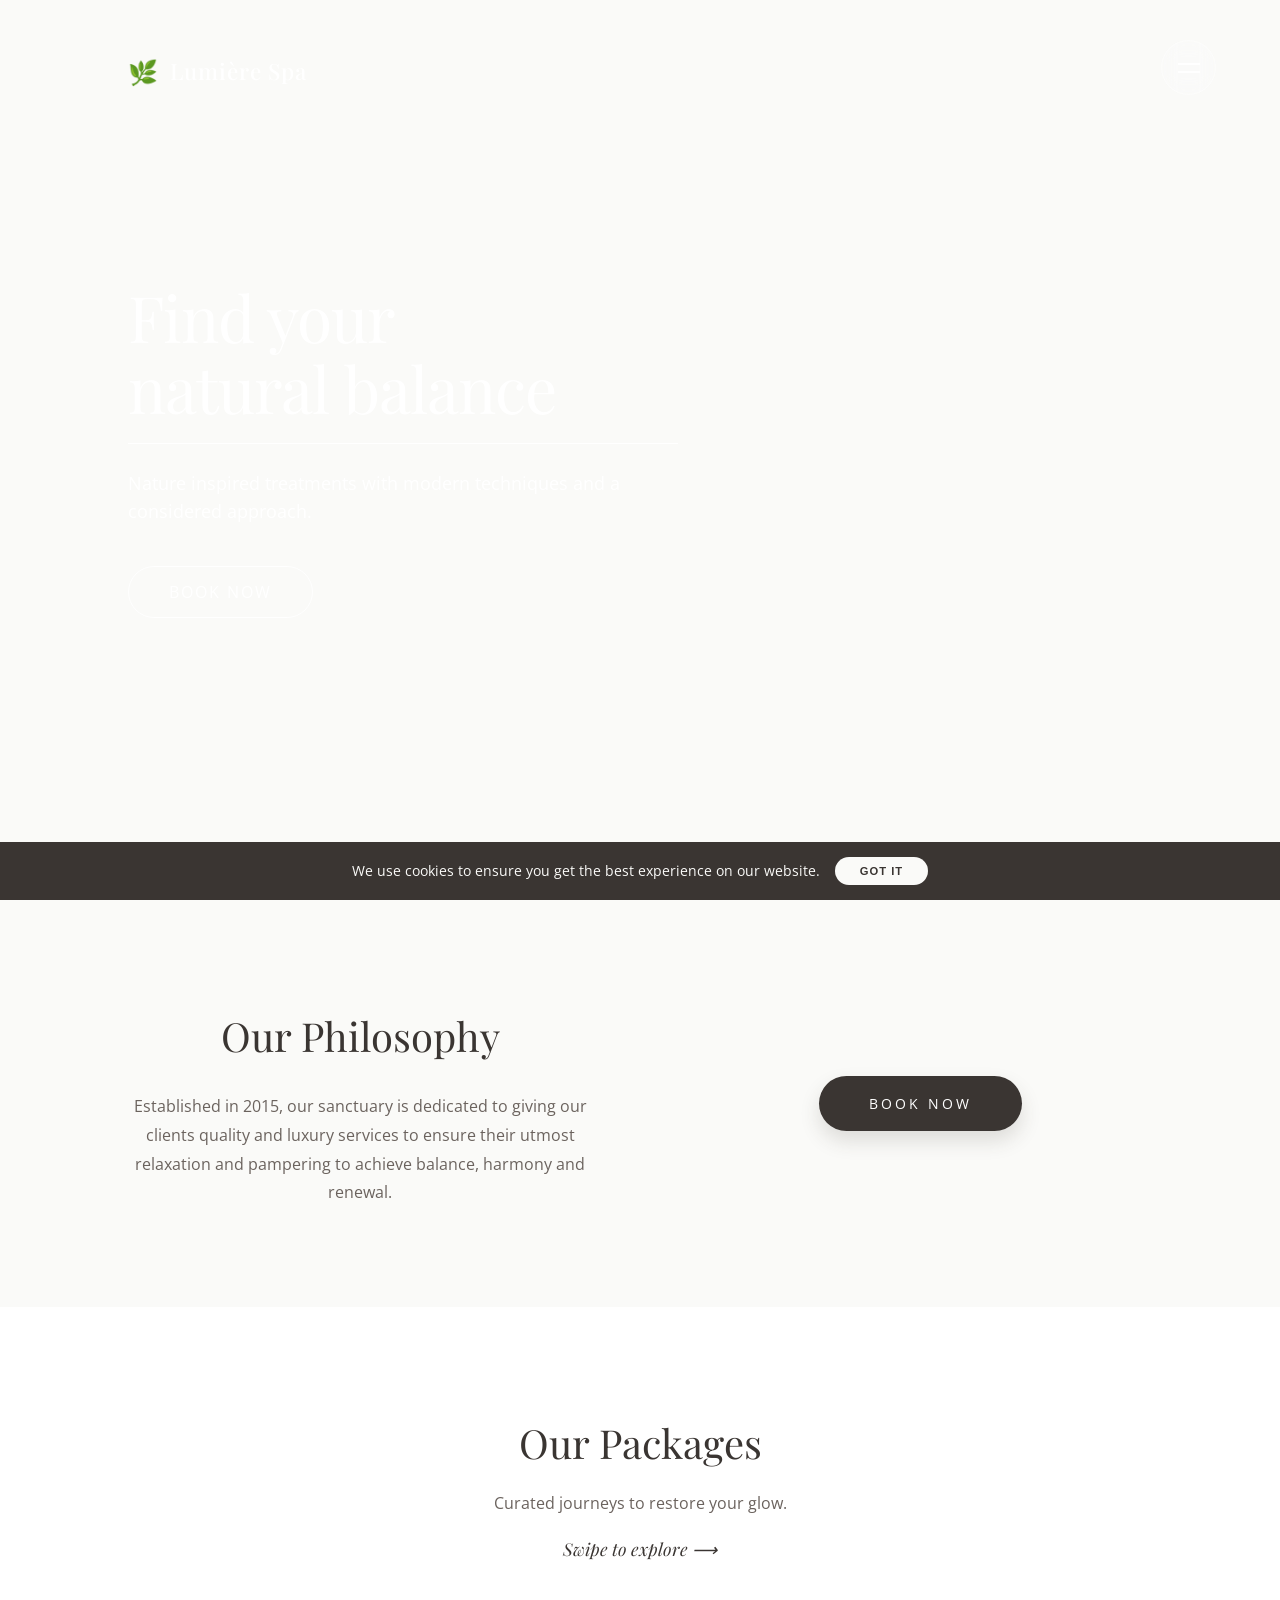
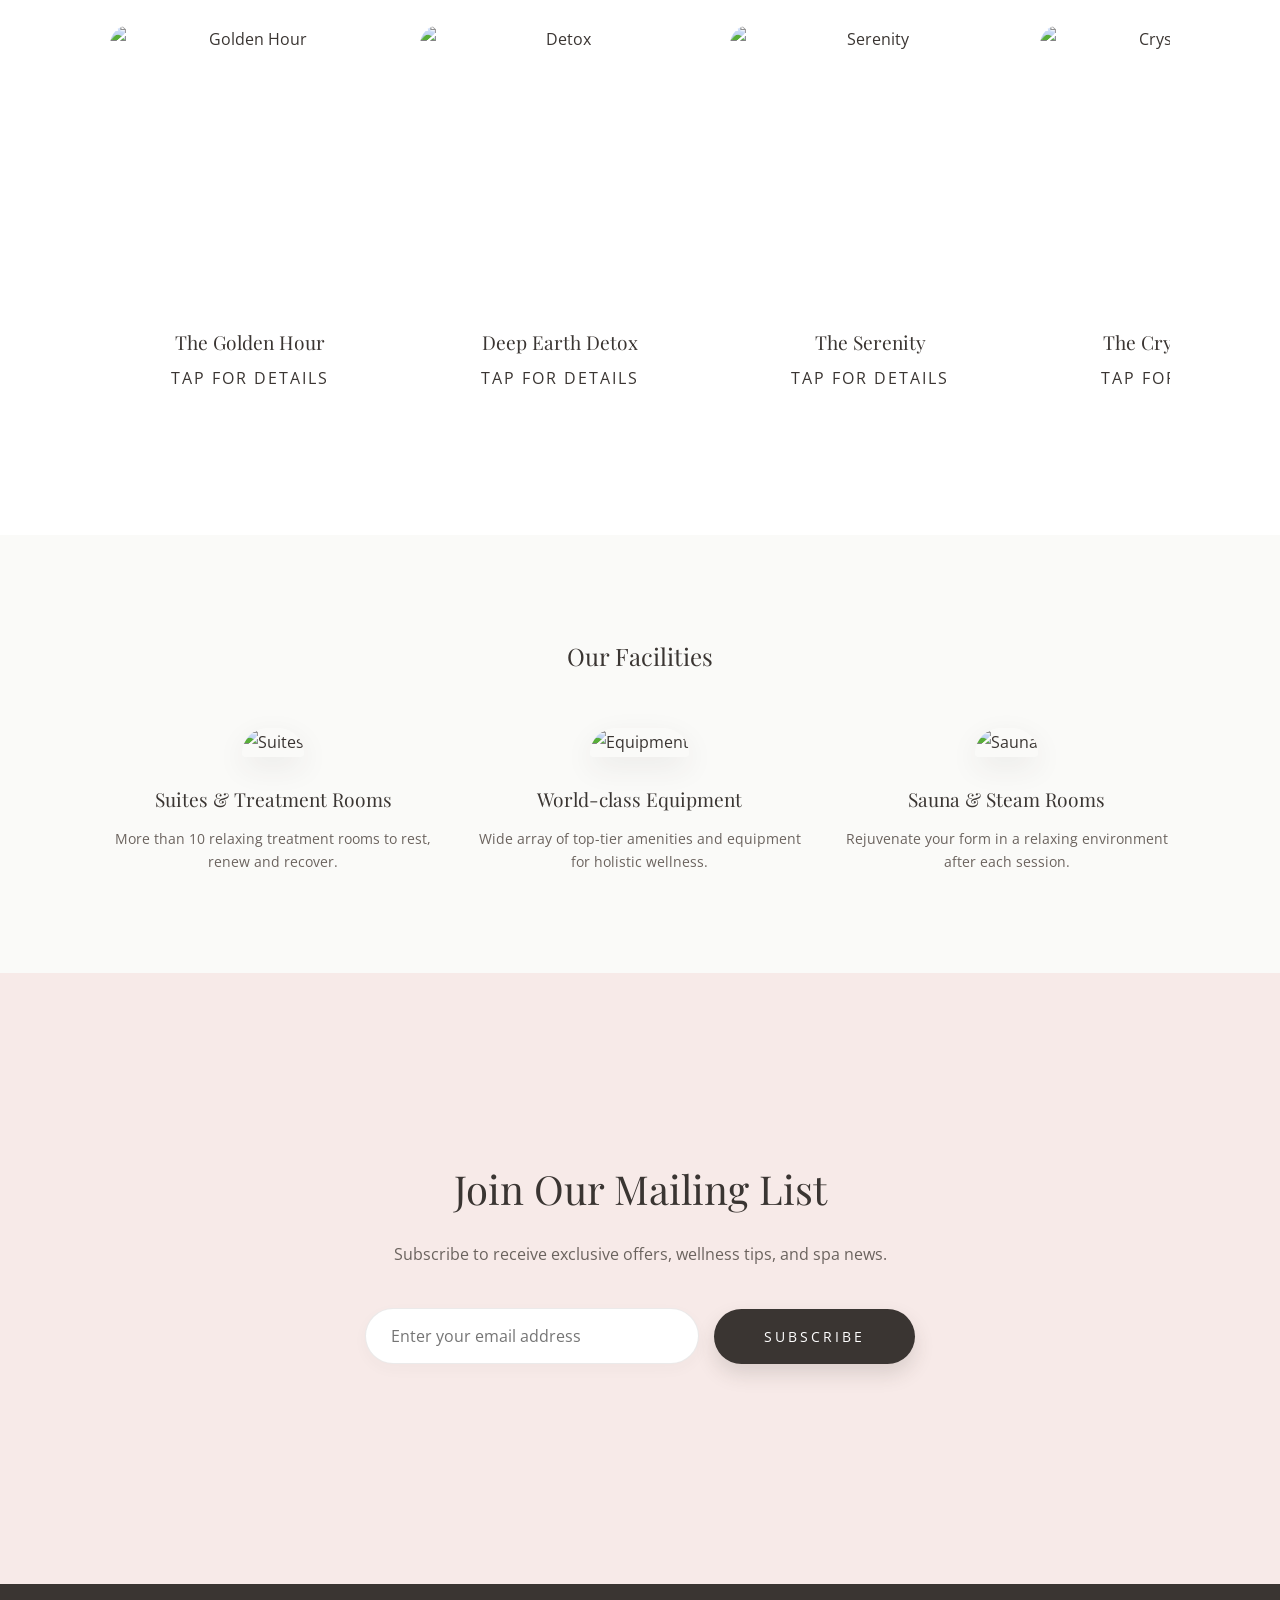
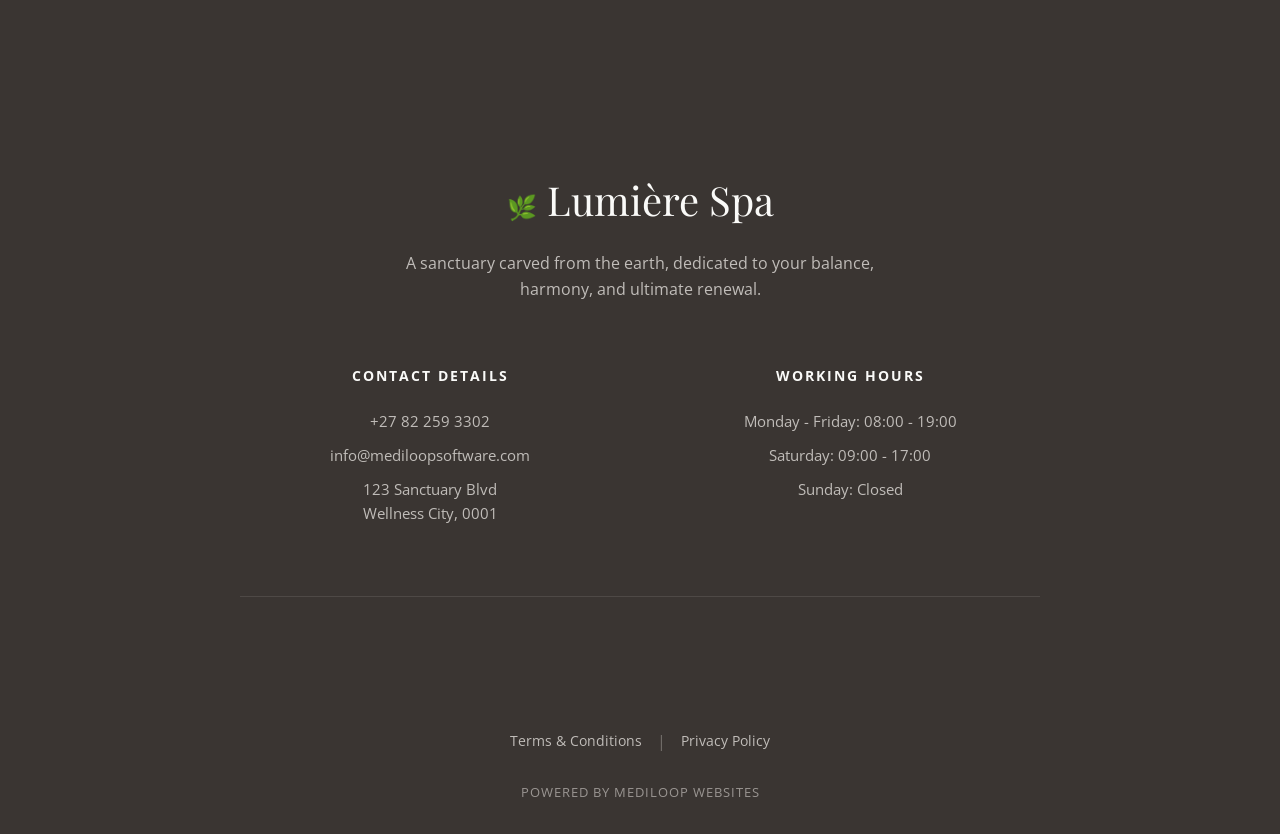
==== commit d0ae9820: "Update index.html" ====
--- a/index.html
+++ b/index.html
@@ -98,6 +98,18 @@
                     <p class="view-details">Tap for details</p>
                 </div>
 
+                <div class="package-card" 
+                     data-title="The Crystal Reset" 
+                     data-items="60 Min Rose Quartz Massage|30 Min Jade Roller Facial|Aromatherapy Steam|Champagne & Macarons" 
+                     data-time="2 Hours" 
+                     data-price="R 1,500">
+                    <div class="image-wrapper">
+                        <img src="https://vafzjdqepmuunwqhzunz.supabase.co/storage/v1/object/public/branding/Theme%20Image%201.png" alt="Crystal Reset" class="square-img">
+                    </div>
+                    <h3>The Crystal Reset</h3>
+                    <p class="view-details">Tap for details</p>
+                </div>
+
             </div>
         </div>
     </section>
@@ -149,8 +161,8 @@
             <div class="footer-grid">
                 <div class="footer-col reveal-up" style="transition-delay: 0.1s;">
                     <h4>Contact Details</h4>
-                    <p>+27 (0)12 345 6789</p>
-                    <p>hello@lumiere.co.za</p>
+                    <p>+27 82 259 3302</p>
+                    <p>info@mediloopsoftware.com</p>
                     <p>123 Sanctuary Blvd<br>Wellness City, 0001</p>
                 </div>
                 
@@ -165,9 +177,9 @@
         
         <div class="footer-bottom reveal-up" style="transition-delay: 0.3s;">
             <div class="footer-legal">
-                <a href="#">Terms & Conditions</a>
+                <a href="terms.html">Terms & Conditions</a>
                 <span class="divider">|</span>
-                <a href="#">Privacy Policy</a>
+                <a href="privacy.html">Privacy Policy</a>
             </div>
             <p class="powered-by">Powered by MediLoop Websites</p>
         </div>
@@ -179,8 +191,8 @@
             <h2>Book Your Visit</h2>
             <p>How would you like to schedule your sanctuary experience?</p>
             <div class="booking-options">
-                <a href="https://wa.me/27123456789" target="_blank" class="btn-whatsapp">Book via WhatsApp</a>
-                <a href="https://www.fresha.com/" target="_blank" class="btn-fresha">Book via Portal</a>
+                <a href="https://wa.me/27822593302" target="_blank" class="btn-whatsapp">Book via WhatsApp</a>
+                <a href="https://calendar.google.com/" target="_blank" class="btn-fresha">Book via Portal</a>
             </div>
         </div>
     </div>
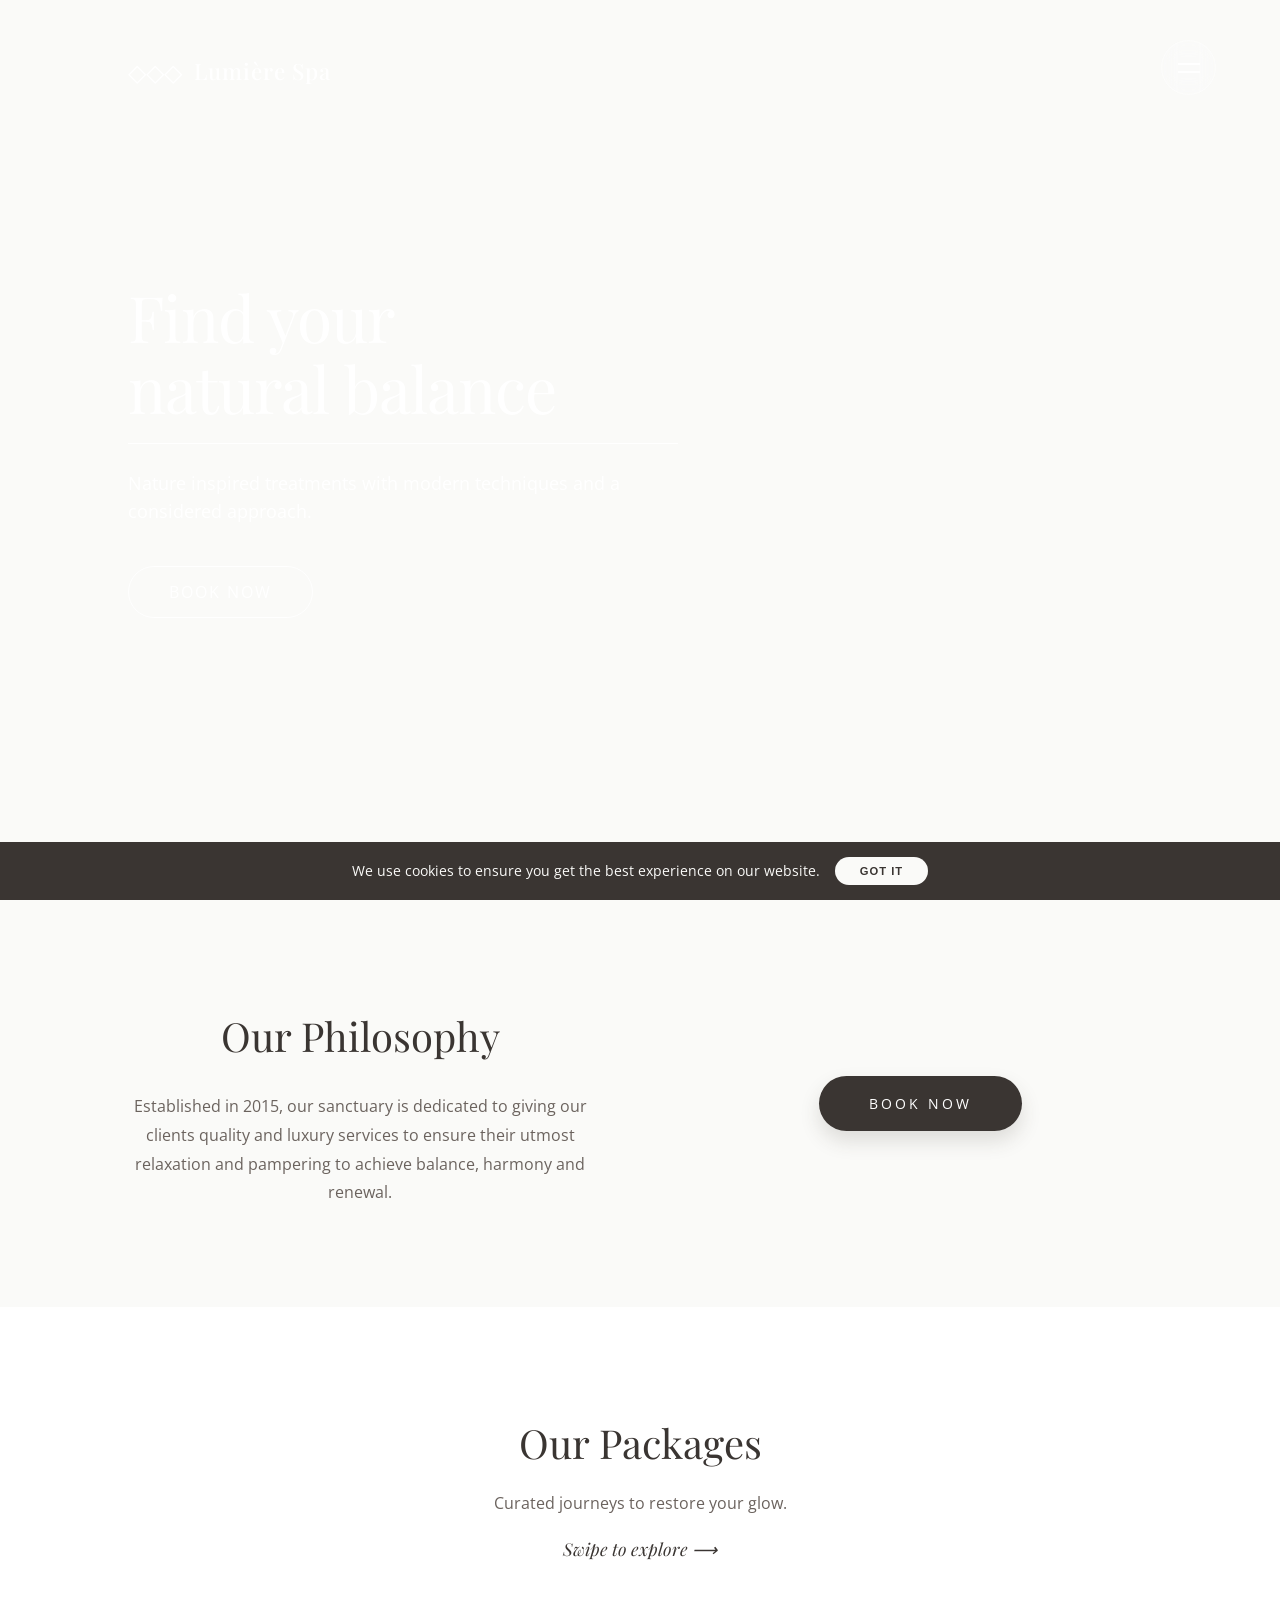
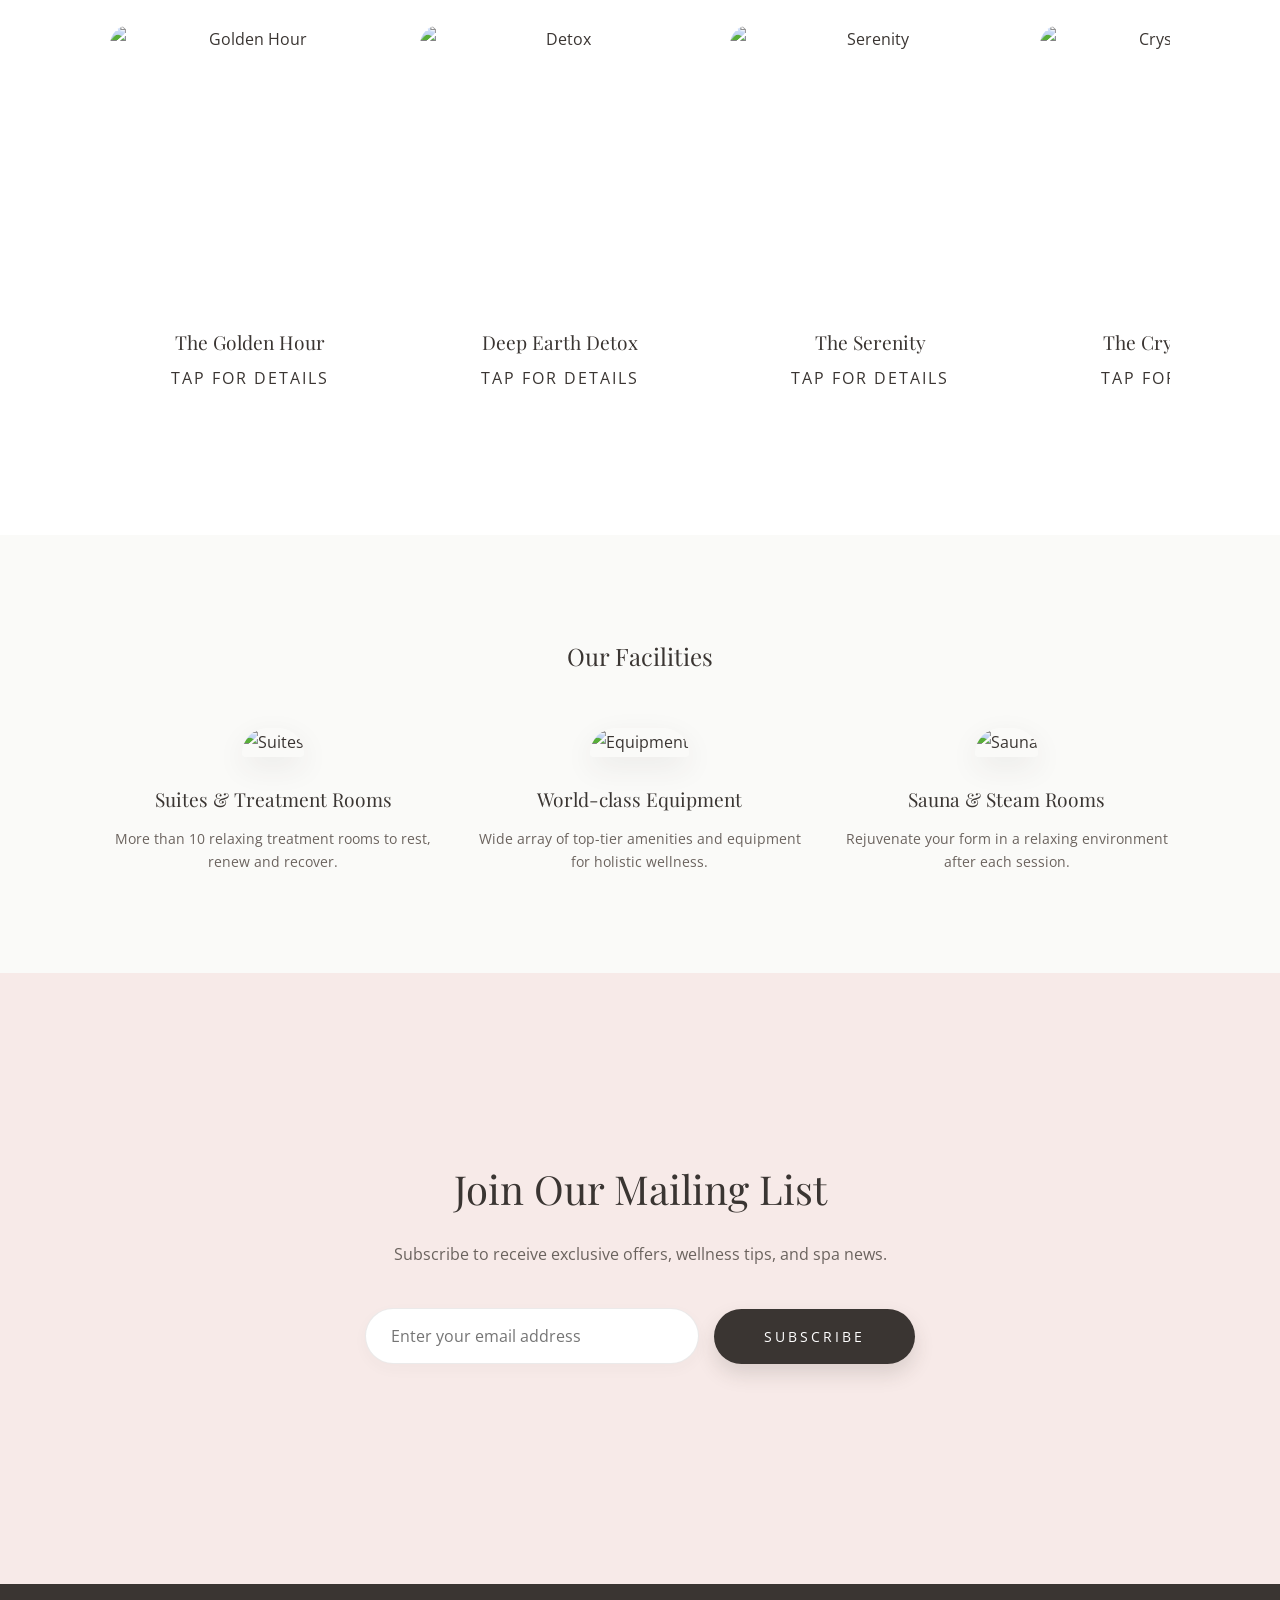
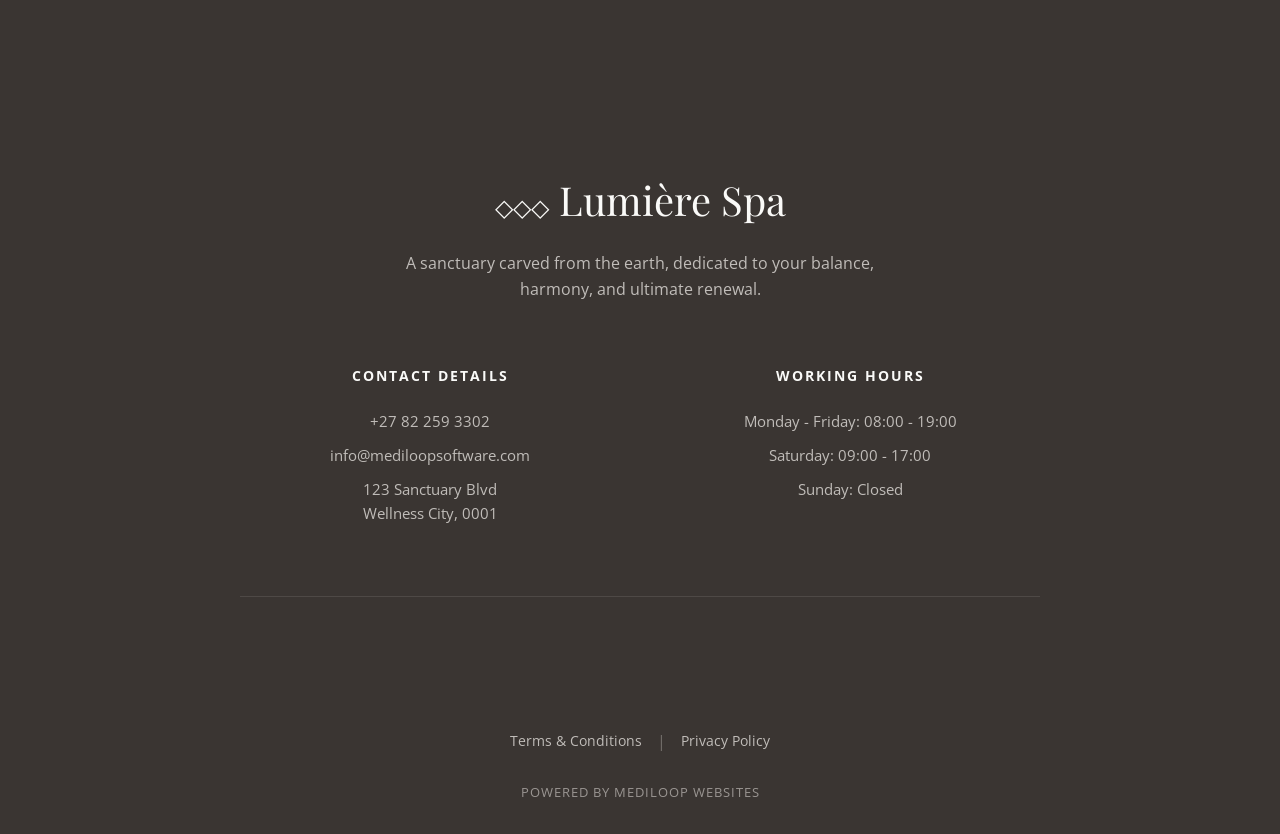
==== commit a46ae861: "Update index.html" ====
--- a/index.html
+++ b/index.html
@@ -29,7 +29,7 @@
 
     <header class="hero">
         <div class="hero-nav reveal-up">
-            <span class="logo-icon">🌿</span>
+            <span class="logo-icon">◇◇◇</span>
             <span class="logo-text">Lumière Spa</span>
         </div>
         
@@ -154,7 +154,7 @@
     <footer class="site-footer">
         <div class="container">
             <div class="footer-top reveal-up">
-                <h3 class="footer-logo"><span class="logo-icon">🌿</span> Lumière Spa</h3>
+                <h3 class="footer-logo"><span class="logo-icon">◇◇◇</span> Lumière Spa</h3>
                 <p>A sanctuary carved from the earth, dedicated to your balance, harmony, and ultimate renewal.</p>
             </div>
             
